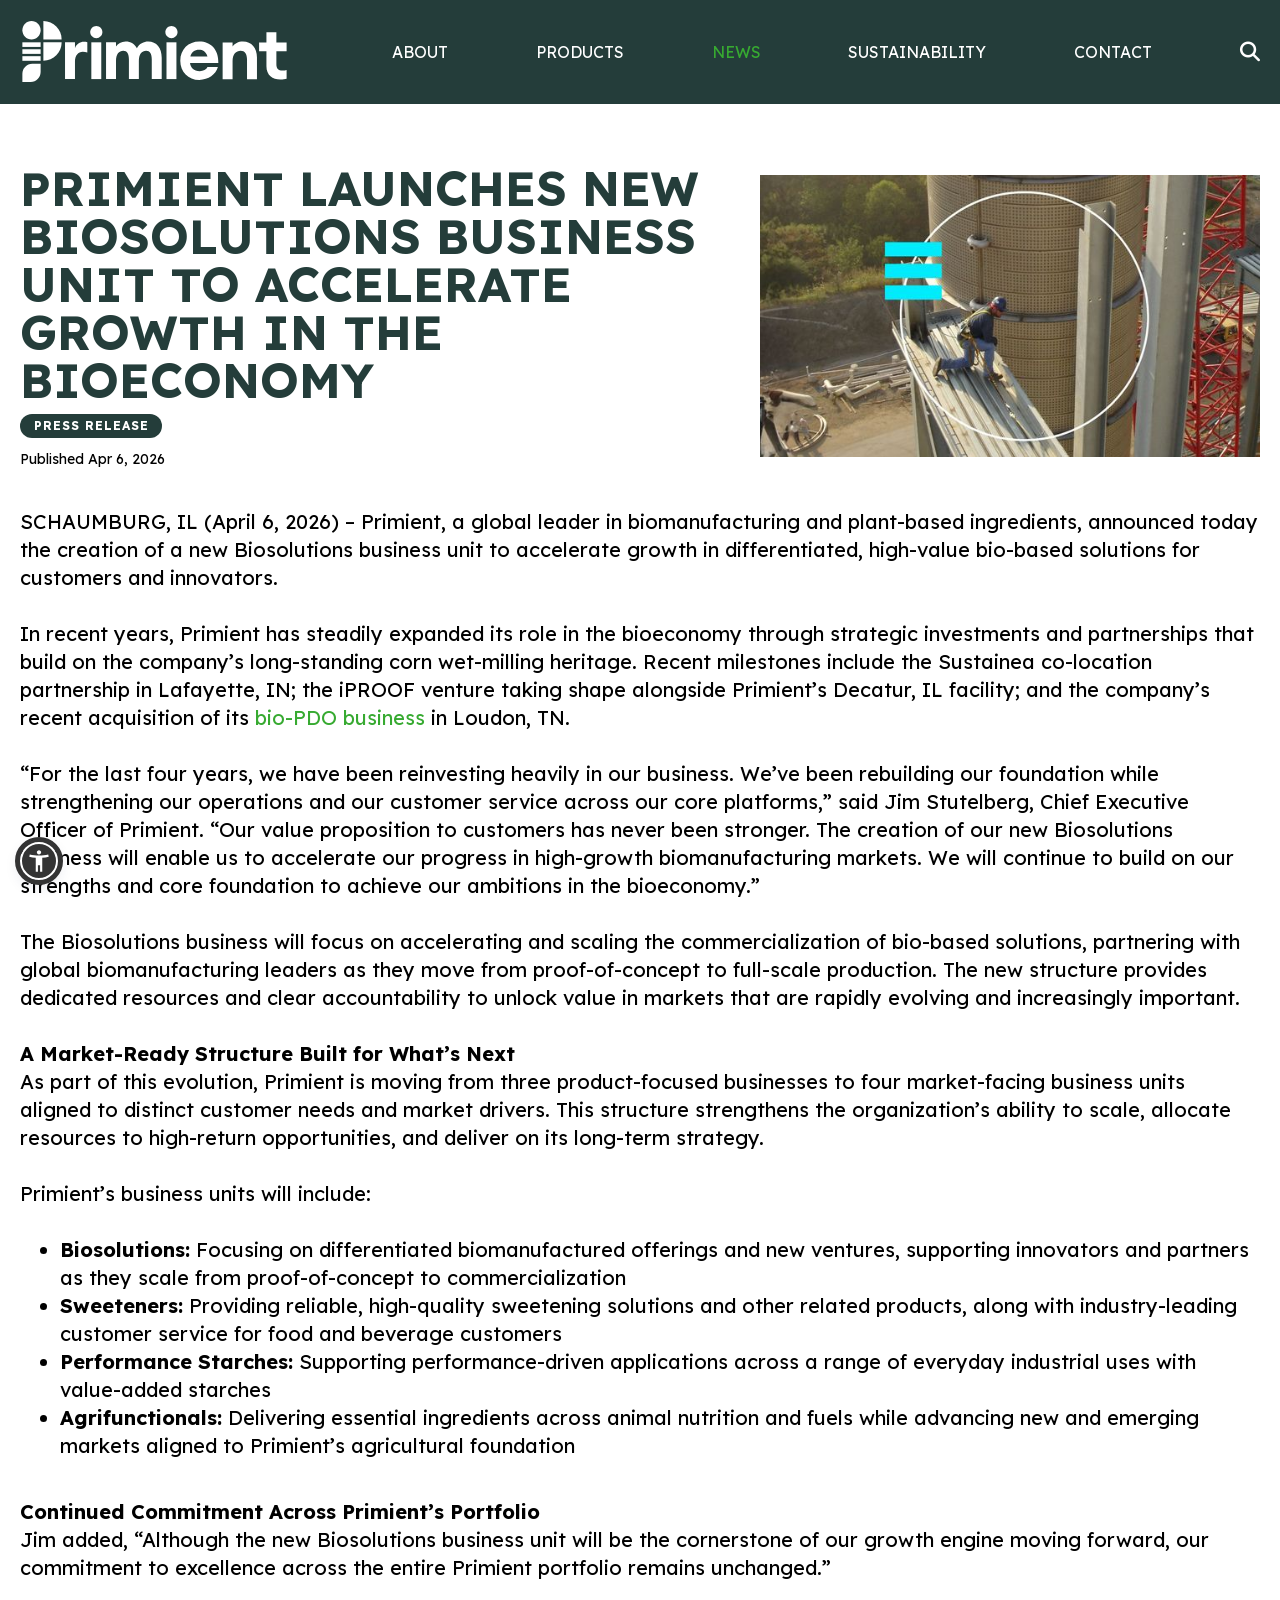
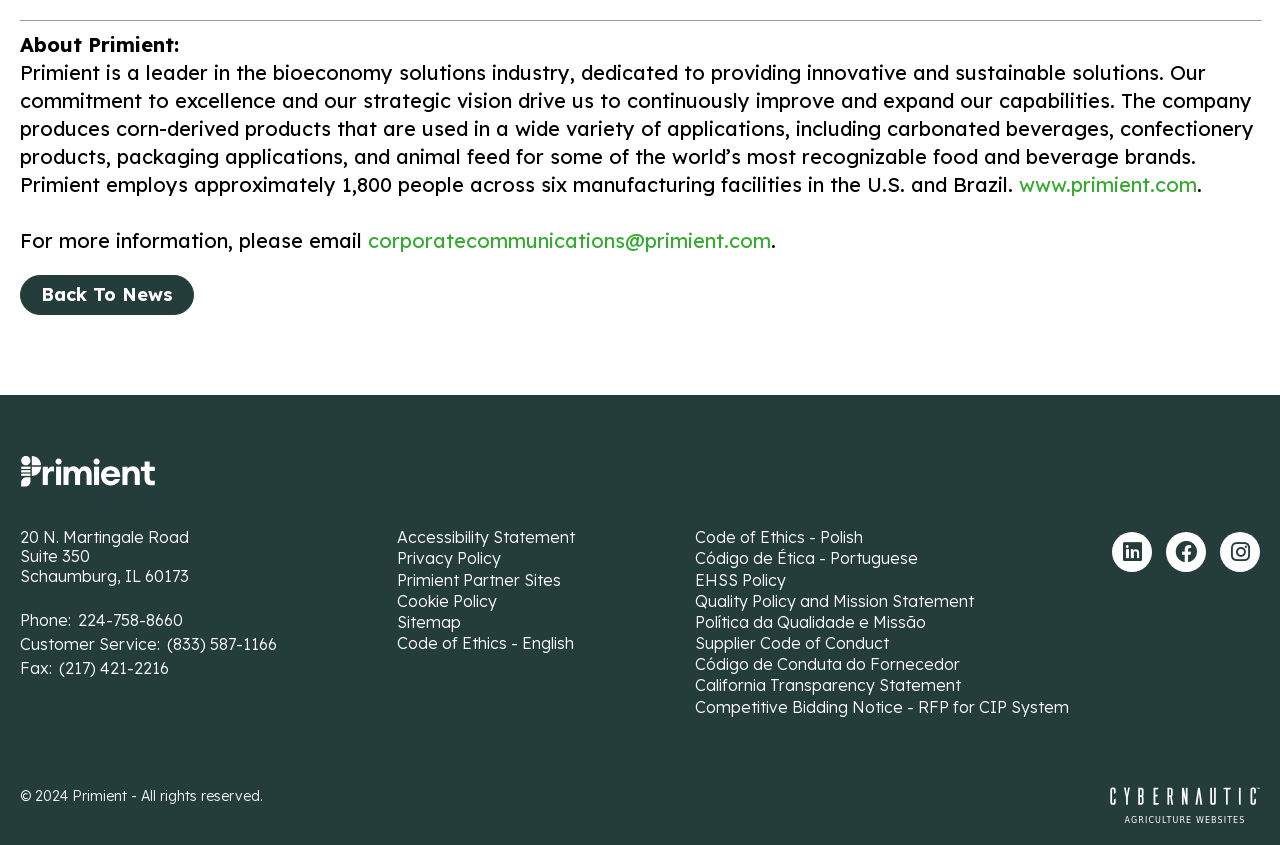
==== article-biosolutions.html @ bc4328c9 "Give every article its own page so the category pill shows on all of them Previously only the Impact" ====
<!DOCTYPE html>

<html data-wf-page="67c6764e920177d3edcb717f" data-wf-site="67c6764e920177d3edcb717b" lang="en-US">

<head>

  <meta charset="utf-8">
  <meta name="robots" content="noindex, nofollow">
  <!-- Prototype copy of primient.com for design review. Not the live site. -->
  <meta name="viewport" content="width=device-width, initial-scale=1">
  <meta name="generator" content="Webflow">

  <title>Primient Launches New Biosolutions Business Unit to Accelerate Growth in the Bioeconomy</title>
	<link href="images/P-LOGO.svg" rel="shortcut icon" type="image/x-icon" />

	<meta name="cybernautic-editor-version" content="1.22.1" />
	<meta name="cybernautic-editor-instance" content="primient.com" />
	<meta name="cybernautic-editor-backend-uri" content="news/amsd/32/article/32" />
	<meta name="cybernautic-editor-page-accessibility-statement" content="https://primient.com/accessibility-statement" />
	<meta name="cybernautic-editor-assets-domain" content="https://assets.cms.cybernautic.com" />

	<meta name="google-site-verification" content="CrBzFvv16nEBbe2onGCvyGppyMtlVYH6W3LaMVaN06A" />
	<meta name="msvalidate.01" content="BC75BF528E6257EF418F0C9FD9EA6A4A" />

	<meta name="title" content="Primient Launches New Biosolutions Business Unit to Accelerate Growth in the Bioeconomy" />
	<meta name="description" content="This new business unit is focused on accelerating growth in differentiated, high-value bio-based solutions for customers and innovators." />
	<meta name="author" content="Primient" />

	<meta property="fb:app_id" content="204200333022866" />
	<meta name="twitter:card" content="summary_large_image" />
	<meta property="og:site_name" content="Primient" />
	<meta property="og:url" content="article-biosolutions.html" />
	<meta property="og:type" content="website" />
	<meta property="og:title" content="Primient Launches New Biosolutions Business Unit to Accelerate Growth in the Bioeconomy" />
	<meta name="twitter:title" content="Primient Launches New Biosolutions Business Unit to Accelerate Growth in the Bioeconomy" />
	<meta property="og:description" content="This new business unit is focused on accelerating growth in differentiated, high-value bio-based solutions for customers and innovators." />
	<meta name="twitter:description" content="This new business unit is focused on accelerating growth in differentiated, high-value bio-based solutions for customers and innovators." />
	<meta property="og:image" content="https://primient.com/image/239/1000/New+Biosolutions+Business+Unit.jpg" />
	<meta property="og:image:url" content="https://primient.com/image/239/1000/New+Biosolutions+Business+Unit.jpg" />
	<meta property="og:image:secure_url" content="https://primient.com/image/239/1000/New+Biosolutions+Business+Unit.jpg" />
	<meta property="og:image:alt" content="This new business unit is focused on accelerating growth in differentiated, high-value bio-based solutions for customers and innovators." />
	<meta property="og:image:width" content="1000" />
	<meta property="og:image:height" content="607" />
	<meta property="og:image:type" content="image/jpeg" /> 
	<meta property="twitter:image" content="https://primient.com/image/239/1000/New+Biosolutions+Business+Unit.jpg" />
	<meta itemprop="name" content="Primient Launches New Biosolutions Business Unit to Accelerate Growth in the Bioeconomy">
	<meta itemprop="description" content="This new business unit is focused on accelerating growth in differentiated, high-value bio-based solutions for customers and innovators.">

	

  <link rel="stylesheet" href="css/cms-frontend-framework.css" type="text/css" />

  <link rel="stylesheet" type="text/css" href="css/frontend.css">

  <script type="text/javascript" src="js/jquery.min.js"></script>

  <script type="text/javascript" src="js/head.min.js"></script>
  <script type="text/javascript" src="js/maskedInput.js"></script>

  <!--[if lte IE 9]><script src="js/placeholders.min.js"></script><![endif]-->

  <script type="text/javascript" src="js/cms-frontend-framework.js"></script>
  <script type="text/javascript" src="js/cms.js"></script>
  <script type="text/javascript" src="js/form-validator.js"></script>

  <script type="text/javascript">!function(o,c){var n=c.documentElement,t=" w-mod-";n.className+=t+"js",("ontouchstart"in o||o.DocumentTouch&&c instanceof DocumentTouch)&&(n.className+=t+"touch")}(window,document);</script>


  <script type="text/javascript" src="js/slick.min.js"></script>
  <link rel="stylesheet" type="text/css" href="css/slick.css">
  <link rel="stylesheet" type="text/css" href="css/slick-theme.css">
  <link rel="stylesheet" type="text/css" href="css/prototype.css">


  <script src="js/js.cookie.min.js"></script>
  <script type="text/javascript">
    function set_alert(wrapper_alert, btn_close, cookie_name){
      $(btn_close, wrapper_alert).on('click', function(e) {
        e.preventDefault();
        var md = $(this).data('md');
        var url = window.location.href;
        var urlParts = url.replace('http://','').replace('https://','').split(/[/?#]/);
        var host = urlParts[0];
        Cookies.set(cookie_name, md, { expires: 7, path: '/', domain: '.' + host });
        wrapper_alert.hide();
      });

      var achk = Cookies.get(cookie_name);
      var md = wrapper_alert.data('md');
      if(achk && achk == md){
        wrapper_alert.hide();
      } else {
        wrapper_alert.show();
      }
    }
  </script>

  <style>
    .loader {
      width: 50px;
      aspect-ratio: 1;
      display: grid;
      border: 4px solid #0000;
      border-radius: 50%;
      border-color: #37aa31 #0000;
      animation: l16 1s infinite linear;
    }
    .loader::before,
    .loader::after {    
      content: "";
      grid-area: 1/1;
      margin: 2px;
      border: inherit;
      border-radius: 50%;
    }
    .loader::before {
      border-color: #fff #0000;
      animation: inherit; 
      animation-duration: .5s;
      animation-direction: reverse;
    }
    .loader::after {
      margin: 8px;
    }
    @keyframes l16 { 
      100%{transform: rotate(1turn)}
    }
  </style>
  
  <script id="pjax-page-json" type="application/json">{"id":"1003","parent":null,"title":"News","slug":"news","type":"3","tags":[],"audienceBuilderConversionID":null,"sitemap":null,"noindex":null,"draft":null,"comments":null,"testlink_only":null,"exclude_from_nav":null,"disable_caching":null,"pos":"4","children":"0","view":"news","secondary_nav":false,"secondary_nav_full":false,"uri":"news","settings":{"Page Title Secondary":"Latest","Page Title Override":"","Page Text":"\nWe have exciting plans ahead. Be the first to know by checking in for our latest updates.","Page Button":"","Hide Profile Page Title & Description":"1"},"wildcards":[],"original_uri":"news","triggerType":"trigger","trigger":"article","triggers":["article"],"triggersFound":["article"],"subcategories":["author"],"subcategories_with_value":[],"wildcardTriggers":[],"profile":{"id":"32","block":"32","focused_img":"{\"id\":\"239\",\"config\":{\"x\":\"0\",\"y\":\"0\",\"w\":1920,\"h\":1080,\"background-position\":\"center center\",\"reticle\":{\"top\":\"50%\",\"left\":\"50%\"},\"0\":null,\"1\":null,\"2\":null,\"3\":null}}","title":"Primient Launches New Biosolutions Business Unit to Accelerate Growth in the Bioeconomy","author":null,"slug":"primient-launches-biosolutions-business-unit","profile_override":null,"preview_text":"This new business unit is focused on accelerating growth in differentiated, high-value bio-based solutions for customers and innovators.","html":"<p>SCHAUMBURG, IL (April 6, 2026)&nbsp;&ndash; Primient, a global leader in biomanufacturing and plant-based ingredients, announced today the creation of a new Biosolutions business unit to accelerate growth in differentiated, high-value bio-based solutions for customers and innovators.<\/p>\n\n<p>&nbsp;<\/p>\n\n<p>In recent years, Primient has steadily expanded its role in the bioeconomy through strategic investments and partnerships that build on the company&rsquo;s long-standing corn wet-milling heritage. Recent milestones include the Sustainea co-location partnership in Lafayette, IN; the iPROOF venture taking shape alongside Primient&rsquo;s Decatur, IL facility; and the company&rsquo;s recent acquisition of its <a href=\"\/news\/article\/2026\/01\/primient-to-acquire-full-ownership-of-primient-covation\">bio-PDO business<\/a>&nbsp;in Loudon, TN.<\/p>\n\n<p>&nbsp;<\/p>\n\n<p>&ldquo;For the last four years, we have been reinvesting heavily in our business. We&rsquo;ve been rebuilding our foundation while strengthening our operations and our customer service across our core platforms,&rdquo; said Jim Stutelberg, Chief Executive Officer of Primient. &ldquo;Our value proposition to customers has never been stronger. The creation of our new Biosolutions business will enable us to accelerate our progress in high-growth biomanufacturing markets. We will continue to build on our strengths and core foundation to achieve our ambitions in the bioeconomy.&rdquo;<\/p>\n\n<p>&nbsp;<\/p>\n\n<p>The Biosolutions business will focus on accelerating and scaling the commercialization of bio-based solutions, partnering with global biomanufacturing leaders as they move from proof-of-concept to full-scale production. The new structure provides dedicated resources and clear accountability to unlock value in markets that are rapidly evolving and increasingly important.<\/p>\n\n<p>&nbsp;<\/p>\n\n<p><strong>A Market-Ready Structure Built for What&rsquo;s Next<\/strong><\/p>\n\n<p>As part of this evolution, Primient is moving from three product-focused businesses to four market-facing business units aligned to distinct customer needs and market drivers. This structure strengthens the organization&rsquo;s ability to scale, allocate resources to high-return opportunities, and deliver on its long-term strategy.<\/p>\n\n<p>&nbsp;<\/p>\n\n<p>Primient&rsquo;s business units will include:<\/p>\n\n<p>&nbsp;<\/p>\n\n<ul>\n\t<li><strong>Biosolutions:<\/strong>&nbsp;Focusing on differentiated biomanufactured offerings and new ventures, supporting innovators and partners as they scale from proof-of-concept to commercialization<\/li>\n\t<li><strong>Sweeteners:&nbsp;<\/strong>Providing reliable, high-quality sweetening solutions and other related products, along with industry-leading customer service for food and beverage customers<\/li>\n\t<li><strong>Performance Starches:<\/strong>&nbsp;Supporting performance-driven applications across a range of everyday industrial uses with value-added starches<\/li>\n\t<li><strong>Agrifunctionals:<\/strong>&nbsp;Delivering essential ingredients across animal nutrition and fuels while advancing new and emerging markets aligned to Primient&rsquo;s agricultural foundation<br>\n\t&nbsp;<\/li>\n<\/ul>\n\n<p><strong>Continued Commitment Across Primient&rsquo;s Portfolio<\/strong><\/p>\n\n<p>Jim added, &ldquo;Although the new Biosolutions business unit will be the cornerstone of our growth engine moving forward, our commitment to excellence across the entire Primient portfolio remains unchanged.&rdquo;<\/p>\n\n<p>&nbsp;<\/p>\n\n<div align=\"center\">\n<hr align=\"center\" size=\"0\" width=\"100%\"><\/div>\n\n<p><strong>About Primient:<\/strong><\/p>\n\n<p>Primient is a leader in the bioeconomy solutions industry, dedicated to providing innovative and sustainable solutions. Our commitment to excellence and our strategic vision drive us to continuously improve and expand our capabilities. The company produces corn-derived products that are used in a wide variety of applications, including carbonated beverages, confectionery products, packaging applications, and animal feed for some of the world&rsquo;s most recognizable food and beverage brands. Primient employs approximately 1,800 people across six manufacturing facilities in the U.S. and Brazil. <a href=\"http:\/\/www.primient.com\/\">www.primient.com<\/a>.<\/p>\n\n<p>&nbsp;<\/p>\n\n<p>For more information, please email <a href=\"mailto:corporatecommunications@primient.com\">corporatecommunications@primient.com<\/a>.<\/p>","publish_date":"2026-04-06 10:00:00","category_title":null},"profile_table":"amsd_news","newsArchive":{"dates":[{"text":"July","month":"07","year":"2026","selected":false},{"text":"June","month":"06","year":"2026","selected":false},{"text":"April","month":"04","year":"2026","selected":true},{"text":"March","month":"03","year":"2026","selected":false},{"text":"February","month":"02","year":"2026","selected":false},{"text":"January","month":"01","year":"2026","selected":false},{"text":"August","month":"08","year":"2025","selected":false},{"text":"March","month":"03","year":"2025","selected":false},{"text":"October","month":"10","year":"2024","selected":false},{"text":"September","month":"09","year":"2024","selected":false},{"text":"August","month":"08","year":"2024","selected":false},{"text":"July","month":"07","year":"2024","selected":false},{"text":"June","month":"06","year":"2024","selected":false},{"text":"May","month":"05","year":"2024","selected":false},{"text":"March","month":"03","year":"2024","selected":false},{"text":"January","month":"01","year":"2024","selected":false},{"text":"December","month":"12","year":"2023","selected":false},{"text":"October","month":"10","year":"2023","selected":false},{"text":"August","month":"08","year":"2023","selected":false},{"text":"July","month":"07","year":"2023","selected":false},{"text":"June","month":"06","year":"2023","selected":false},{"text":"February","month":"02","year":"2023","selected":false},{"text":"January","month":"01","year":"2023","selected":false},{"text":"November","month":"11","year":"2022","selected":false},{"text":"October","month":"10","year":"2022","selected":false},{"text":"July","month":"07","year":"2022","selected":false},{"text":"May","month":"05","year":"2022","selected":false},{"text":"April","month":"04","year":"2022","selected":false}],"authors":[],"keywords":[],"keywordsTotal":false,"categories":[],"selected":"April 2026"},"REQUEST_URI":"\/news\/article\/2026\/04\/primient-launches-biosolutions-business-unit","SEO":{"metaTitle":"Primient Launches New Biosolutions Business Unit to Accelerate Growth in the Bioeconomy","metaDescription":"This new business unit is focused on accelerating growth in differentiated, high-value bio-based solutions for customers and innovators.","metaKeywords":"","metaImage":"239","metaImageWidth":"1920","metaImageHeight":"1080"},"root":{"id":"1003","parent":null,"title":"News","slug":"news","type":"3","tags":null,"audienceBuilderConversionID":null,"sitemap":null,"noindex":null,"draft":null,"comments":null,"testlink_only":null,"exclude_from_nav":null,"disable_caching":null,"pos":"4","children":"0","view":"news","secondary_nav":false,"secondary_nav_full":false}}</script>
</head>

<body class="cms-frontend" data-page-id="1003">
  <div data-w-id="0150b5a0-9489-3db5-6a8f-f0a0acae9eb5" style="display:flex" class="loader-wrapper">
    <!--div class="loader"></div-->
    <div class="showbox">
      <div class="lds-ellipsis"><div></div><div></div><div></div><div></div></div>
    </div>
    <img src="images/logo.svg" alt="logo">
  </div>

<div class="nav-placeholder"></div>

<div id="header-section" class="header-section">
  <div data-collapse="medium" data-animation="default" data-duration="400" data-easing="ease" data-easing2="ease" role="banner" class="navbar w-nav">
    <div class="nav-container w-container">
      <a href="https://primient.com/" class="logo-home-link w-inline-block"><img src="images/logo.svg" loading="lazy" alt="Primient" class="site-logo"></a>
      <div class="menu-button w-nav-button">
        <div class="w-icon-nav-menu"></div>
      </div>
      <nav role="navigation" class="nav-menu w-nav-menu">
        <div class="nav-items-wrapper">
          <div class="w-dropdown dropdown" data-delay="0" data-hover="true" >

        <div class="w-dropdown-toggle nav-link dropdown-nav-link">
          <div class="dropdown-nav-link-text">About</div>
        </div><nav class="w-dropdown-list dropdown-list">

    <div class="dropdown-links-wrapper"><a class="w-dropdown-link dropdown-link" href="https://primient.com/about/about-us">About Us</a><a class="w-dropdown-link dropdown-link" href="https://primient.com/careers">Careers</a><a class="w-dropdown-link dropdown-link" href="https://primient.com/about/our-leadership">Our Leadership</a></div></nav></div><a class="nav-link w-inline-block" href="https://primient.com/products">Products</a><div class="w-dropdown dropdown" data-delay="0" data-hover="true" >

        <div class="w-dropdown-toggle nav-link dropdown-nav-link w--current current">
          <div class="dropdown-nav-link-text">News</div>
        </div><nav class="w-dropdown-list dropdown-list">

    <div class="dropdown-links-wrapper"><a class="w-dropdown-link dropdown-link" href="index.html">All Articles</a><a class="w-dropdown-link dropdown-link" href="index.html?category=press-release">Press Releases</a><a class="w-dropdown-link dropdown-link" href="index.html?category=news">News</a><a class="w-dropdown-link dropdown-link" href="index.html?category=blog">Blog</a></div></nav></div><div class="w-dropdown dropdown" data-delay="0" data-hover="true" >

        <div class="w-dropdown-toggle nav-link dropdown-nav-link">
          <div class="dropdown-nav-link-text">Sustainability</div>
        </div><nav class="w-dropdown-list dropdown-list">

    <div class="dropdown-links-wrapper"><a class="w-dropdown-link dropdown-link" href="https://primient.com/sustainability/sustainable-impact">Sustainable Impact</a><a class="w-dropdown-link dropdown-link" href="https://primient.com/sustainability/sustainability-position-statement">Sustainability Position Statement</a></div></nav></div><div class="w-dropdown dropdown" data-delay="0" data-hover="true" >

        <div class="w-dropdown-toggle nav-link dropdown-nav-link">
          <div class="dropdown-nav-link-text">Contact</div>
        </div><nav class="w-dropdown-list dropdown-list">

    <div class="dropdown-links-wrapper"><a class="w-dropdown-link dropdown-link" href="https://primientproducts.com/?open-general-inquiry=true">Get In Touch</a><a class="w-dropdown-link dropdown-link" href="https://primient.com/contact/locations">Locations</a></div></nav></div>          <a href="https://primient.com/search" class="nav-link-search w-inline-block">
            <div class="w-embed"><i class="fa-solid fa-magnifying-glass"></i></div>
          </a>
        </div>
      </nav>
    </div>
  </div>  
  
  </div><!---->
<div class="main-content-section">
    <div class="content-container">
    
<!--div data-id="32"-->

	<div class="amsd-list with-sidebar">
      <div class="news-profile-wrapper">
      <div class="news-profile-title-photo-wrapper">
        <div>
          <div class="amsd-title-text-link profile full-width">Primient Launches New Biosolutions Business Unit to Accelerate Growth in the Bioeconomy</div>
<div class="article-meta-row profile"><span class="category-pill category-pill--press-release">Press Release</span></div>
          <p class="amsd-meta-text news-author profile"> Published Apr 6, 2026</p>
        </div>
        
        <div class="amsd-image-link profile">
          <div class="amsd-image" style="background-image: url(images/image-239-600.jpg); background-position: center center"></div>
          <img src="images/image-239-800.jpg" alt="Primient Launches New Biosolutions Business Unit to Accelerate Growth in the Bioeconomy">
        </div>      </div>
      <p>SCHAUMBURG, IL (April 6, 2026)&nbsp;&ndash; Primient, a global leader in biomanufacturing and plant-based ingredients, announced today the creation of a new Biosolutions business unit to accelerate growth in differentiated, high-value bio-based solutions for customers and innovators.</p>

<p>&nbsp;</p>

<p>In recent years, Primient has steadily expanded its role in the bioeconomy through strategic investments and partnerships that build on the company&rsquo;s long-standing corn wet-milling heritage. Recent milestones include the Sustainea co-location partnership in Lafayette, IN; the iPROOF venture taking shape alongside Primient&rsquo;s Decatur, IL facility; and the company&rsquo;s recent acquisition of its <a href="https://primient.com/news/article/2026/01/primient-to-acquire-full-ownership-of-primient-covation">bio-PDO business</a>&nbsp;in Loudon, TN.</p>

<p>&nbsp;</p>

<p>&ldquo;For the last four years, we have been reinvesting heavily in our business. We&rsquo;ve been rebuilding our foundation while strengthening our operations and our customer service across our core platforms,&rdquo; said Jim Stutelberg, Chief Executive Officer of Primient. &ldquo;Our value proposition to customers has never been stronger. The creation of our new Biosolutions business will enable us to accelerate our progress in high-growth biomanufacturing markets. We will continue to build on our strengths and core foundation to achieve our ambitions in the bioeconomy.&rdquo;</p>

<p>&nbsp;</p>

<p>The Biosolutions business will focus on accelerating and scaling the commercialization of bio-based solutions, partnering with global biomanufacturing leaders as they move from proof-of-concept to full-scale production. The new structure provides dedicated resources and clear accountability to unlock value in markets that are rapidly evolving and increasingly important.</p>

<p>&nbsp;</p>

<p><strong>A Market-Ready Structure Built for What&rsquo;s Next</strong></p>

<p>As part of this evolution, Primient is moving from three product-focused businesses to four market-facing business units aligned to distinct customer needs and market drivers. This structure strengthens the organization&rsquo;s ability to scale, allocate resources to high-return opportunities, and deliver on its long-term strategy.</p>

<p>&nbsp;</p>

<p>Primient&rsquo;s business units will include:</p>

<p>&nbsp;</p>

<ul>
	<li><strong>Biosolutions:</strong>&nbsp;Focusing on differentiated biomanufactured offerings and new ventures, supporting innovators and partners as they scale from proof-of-concept to commercialization</li>
	<li><strong>Sweeteners:&nbsp;</strong>Providing reliable, high-quality sweetening solutions and other related products, along with industry-leading customer service for food and beverage customers</li>
	<li><strong>Performance Starches:</strong>&nbsp;Supporting performance-driven applications across a range of everyday industrial uses with value-added starches</li>
	<li><strong>Agrifunctionals:</strong>&nbsp;Delivering essential ingredients across animal nutrition and fuels while advancing new and emerging markets aligned to Primient&rsquo;s agricultural foundation<br>
	&nbsp;</li>
</ul>

<p><strong>Continued Commitment Across Primient&rsquo;s Portfolio</strong></p>

<p>Jim added, &ldquo;Although the new Biosolutions business unit will be the cornerstone of our growth engine moving forward, our commitment to excellence across the entire Primient portfolio remains unchanged.&rdquo;</p>

<p>&nbsp;</p>

<div align="center">
<hr align="center" size="0" width="100%"></div>

<p><strong>About Primient:</strong></p>

<p>Primient is a leader in the bioeconomy solutions industry, dedicated to providing innovative and sustainable solutions. Our commitment to excellence and our strategic vision drive us to continuously improve and expand our capabilities. The company produces corn-derived products that are used in a wide variety of applications, including carbonated beverages, confectionery products, packaging applications, and animal feed for some of the world&rsquo;s most recognizable food and beverage brands. Primient employs approximately 1,800 people across six manufacturing facilities in the U.S. and Brazil. <a href="http://www.primient.com/">www.primient.com</a>.</p>

<p>&nbsp;</p>

<p>For more information, please email <a href="mailto:corporatecommunications@primient.com">corporatecommunications@primient.com</a>.</p>      <div class="back-links-wrapper">
        <a href="https://primient.com/news" class="cms-btn">Back To News</a>
      </div>
    </div>
  </div>

<!--/div-->
      </div>
    </div>

<div id="footer-section" data-w-id="_90a29df2-2789-c0a6-4fde-2c60dc4d5e5d" class="footer-section">
  <div class="section-wrapper footer-bottom">
    <div class="content-container"><img src="images/logo.svg" loading="lazy" width="138" alt="" class="footer-logo">
      <div class="footer-columns">
        <div class="footer-column left">
          <div class="quicklinks-wrapper">
            
            <a href="https://www.google.com/maps?daddr=20+N.+Martingale+Road%0ASuite+350%0ASchaumburg%2C+IL+60173" class="footer-link address w-inline-block">
              <span class="site-name">20 N. Martingale Road<br />
Suite 350<br />
Schaumburg, IL 60173</span>
            </a>            
            <a href="tel: 2247588660" class="footer-link w-inline-block">
              <div>Phone:</div>
              <div>224-758-8660</div>
            </a>            
            <a href="tel: 8335871166" class="footer-link w-inline-block">
              <div>Customer Service:</div>
              <div>(833) 587-1166</div>
            </a>            
            <a class="footer-link w-inline-block">
              <div>Fax:</div>
              <div> (217) 421-2216</div>
            </a>          </div>
          <div class="quicklinks-wrapper _2">
            <a href="https://primient.com/accessibility-statement" class="footer-link no-icon">Accessibility Statement</a><a href="https://primient.com/privacy-policy" class="footer-link no-icon">Privacy Policy</a><a href="https://primientgrain.com/" class="footer-link no-icon">Primient Partner Sites</a><a href="https://primient.com/cookie-policy" class="footer-link no-icon">Cookie Policy</a><a href="https://primient.com/sitemap" class="footer-link no-icon">Sitemap</a><a href="https://primient.com/file/44" class="footer-link no-icon">Code of Ethics - English</a></div>
<div class="quicklinks-wrapper _2"><a href="https://primient.com/file/43" class="footer-link no-icon">Code of Ethics - Polish</a><a href="https://primient.com/file/42" class="footer-link no-icon">Código de Ética - Portuguese</a><a href="https://primient.com/file/41" class="footer-link no-icon">EHSS Policy</a><a href="https://primient.com/file/12" class="footer-link no-icon">Quality Policy and Mission Statement</a><a href="https://primient.com/file/13" class="footer-link no-icon">Política da Qualidade e Missão</a><a href="https://primient.com/file/34" class="footer-link no-icon">Supplier Code of Conduct</a><a href="https://primient.com/file/35" class="footer-link no-icon">Código de Conduta do Fornecedor</a><a href="https://primient.com/file/3" class="footer-link no-icon">California Transparency Statement</a><a href="https://primient.com/file/47" class="footer-link no-icon">Competitive Bidding Notice - RFP for CIP System</a>          </div>
        </div>
        <div id="w-node-_1d51a127-3626-6534-a211-92bc98eb287f-dc4d5e5d" class="footer-column">
                    <div class="footer-social-media-items">
            
              <a href="https://www.linkedin.com/company/primient/" class="footer-social-link w-inline-block">
                <div class="w-embed"><i class="fab fa-linkedin"></i></div>
              </a>
              <a href="https://www.facebook.com/Primient.Global/" class="footer-social-link w-inline-block">
                <div class="w-embed"><i class="fab fa-facebook"></i></div>
              </a>
              <a href="https://www.instagram.com/primient.global/" class="footer-social-link w-inline-block">
                <div class="w-embed"><i class="fab fa-instagram"></i></div>
              </a>          </div>
                  </div>
      </div>
    </div>
  </div>
  <div class="section-wrapper cybernautic">
    <div class="content-container">
      <div class="flex-wrapper justify-space-between cybernautic-tag-wrapper">
        <div class="footnote">&copy; 2024 Primient - All rights reserved.</div>
        <div class="cybernautic-tag-wrapper">
          <div class="cybernautic-tag w-embed">
            

	<div id="cms-cybernautic-logo">
        <style type="text/css">#cms-cybernautic-logo { position: relative; text-align: center; } #cms-cybernautic-logo a { text-decoration: none; } #cms-cybernautic-logo-line-1 { position: relative; margin: auto; max-width: 200px; } #cms-cybernautic-logo-line-1 svg { width: 100%; fill: #FFFFFF; } #cms-cybernautic-logo-line-2 { margin-top: 5px; line-height: normal; color: #FFFFFF; font-size: 8px; font-family: -apple-system, system-ui, BlinkMacSystemFont, "Segoe UI", Roboto; letter-spacing: 1.1px; }</style>
		<a href="https://www.cybernauticdesign.com/web-design/custom-web-designers-decatur-il?utm_source=Footer%20Link%20Click&utm_medium=Decatur%20LP&utm_campaign=primient" target="_blank" rel="noopener">
			<div id="cms-cybernautic-logo-line-1">
				<svg version="1.1" id="Layer_1" xmlns="http://www.w3.org/2000/svg" xmlns:xlink="http://www.w3.org/1999/xlink" x="0px" y="0px"
                    viewBox="0 0 375.8 46" style="enable-background:new 0 0 375.8 46;" xml:space="preserve">
                <g>
                    <g>
                        <path d="M368,5.2V1.9h-1.2V1.2h3v0.7h-1.2v3.3H368z"/>
                        <path d="M374,5.2v-3l-1.2,3h-0.3l-1.2-3v3h-0.7v-4h0.9l1.2,2.8l1.2-2.8h0.9v4H374z"/>
                    </g>
                </g>
                <g>
                    <path d="M14.2,39.3c0,2.9-2.3,5.3-5.2,5.4H6.3c-3.1,0-5.5-2.4-5.5-5.4V6.6c0-3,2.4-5.4,5.5-5.4H9c2.9,0.1,5.2,2.5,5.2,5.4v6.5                        c0,1.4-0.6,2.1-1.2,2.3l-3.2,1.5V7.3C9.8,6,8.8,5,7.5,5S5.2,6,5.2,7.3v31.2c0,1.3,1,2.4,2.3,2.4s2.4-1,2.4-2.4v-5.7                        c0-1.4,0.6-2.1,1.2-2.4c0.4-0.2,2.1-0.9,3.2-1.4L14.2,39.3L14.2,39.3z"/>
                    <path d="M44.6,26.5v17.8h-3.1c-0.7,0-1.2-0.5-1.3-1.3V26.5L35,1.5h3.2c0.1,0,1.2,0.1,1.4,1.5l2.8,16.2L45.2,3                        c0.2-1.4,1.3-1.5,1.4-1.5h3.2L44.6,26.5z"/>
                    <path d="M84.1,26.4v12.5c-0.1,3-2.4,5.4-5.4,5.4h-7.9V1.6h7.9c3,0,5.4,2.4,5.4,5.4v12.5c0,0,0.1,2.7-2.5,3.5                        C84.2,23.7,84.1,26.4,84.1,26.4z M79.7,8.2c0-1.6-1.1-2.2-2.2-2.2h-2.4v14.9h2.4c1.2,0,2.3-0.5,2.3-2.5V8.2H79.7z M79.7,27.4                        c0-1.9-1.1-2.4-2.3-2.4H75v15h2.5c1.2,0,2.3-0.6,2.3-2.3V27.4H79.7z"/>
                    <path d="M122.7,40c-0.5,1.1-1.2,2.8-1.4,3.2c-0.3,0.5-1,1.2-2.4,1.2h-9.8V2.8c0.1-0.7,0.6-1.2,1.3-1.2h11.4l-1.5,3.2                        c-0.1,0.5-0.8,1.2-2.2,1.2h-3.5c-0.6,0-1,0.4-1,1v12.7h6.6c-0.5,1.1-1.2,2.9-1.4,3.2c-0.3,0.5-0.9,1.2-2.3,1.2h-1.8                        c-0.5,0-1,0.5-1,1V40H122.7z"/>
                    <path d="M155,44.3c-1,0-1.2-0.6-1.3-0.9l-3-18.2h-2.4v19.2h-4.4V1.6h7.6c3,0,5.6,2.4,5.6,5.4v11c0,2.5-0.7,4.6-2.3,5.9l3.4,20.4                        H155z M150.6,21c1.2,0,2.1-0.9,2.3-2.1V7.7c-0.1-1.2-1.1-2.1-2.3-2.1h-2.3V21H150.6z"/>
                    <path d="M194.3,44.3h-2c-2.4,0-2.7-1.9-2.9-2.7l-4.7-21.1v23.9h-4.4V1.6h2c2.4,0,2.9,1.2,3.1,2.4l4.5,22.2V1.6h4.4L194.3,44.3                        L194.3,44.3z"/>
                    <path d="M231.3,44.3h-4.8l-3.8-29.4l-3.8,29.4h-4.8l6.4-42.7h2.4c1.8,0,2.1,1.2,2.3,2.3L231.3,44.3z"/>
                    <path d="M265.1,39.3c0,2.9-2.4,5.1-5.2,5.2v0.1h-3.4c-3,0-5.4-2.3-5.4-5.2V2.8c0.1-0.7,0.6-1.2,1.3-1.2h3.1v36.9                        c0,1.3,1,2.3,2.3,2.3h0.7c1.3,0,2.3-1,2.3-2.3V1.6h4.4L265.1,39.3L265.1,39.3z"/>
                    <path d="M301.8,4.8c-0.2,0.5-0.9,1.2-2.3,1.2h-3.4c-0.6,0-1,0.5-1.1,1v37.3h-3.1c-1,0-1.2-0.6-1.2-0.9V5.9h-6.2v-3                        c0-0.7,0.6-1.3,1.3-1.3h17.4L301.8,4.8z"/>
                    <path d="M325.6,1.6c1.3,0,1.8,1,1.8,1.7v41h-3.1c-1,0-1.2-0.6-1.3-0.9V1.6H325.6z"/>
                    <path d="M365.5,39.3c0,2.9-2.3,5.3-5.2,5.4h-2.7c-3,0-5.5-2.4-5.5-5.4V6.6c0-3,2.4-5.4,5.5-5.4h2.7c2.9,0.1,5.2,2.5,5.2,5.4v6.5                        c0,1.4-0.6,2.1-1.2,2.3l-3.2,1.5V7.3c0-1.3-1-2.3-2.4-2.3c-1.2,0-2.2,1-2.2,2.3v31.2c0,1.3,1,2.4,2.3,2.4s2.4-1,2.4-2.4v-5.7                        c0-1.4,0.6-2.1,1.2-2.4c0.4-0.2,2.1-0.9,3.2-1.4v10.3H365.5z"/>
                </g>
                </svg>
			</div><div id="cms-cybernautic-logo-line-2">
				<span>AGRICULTURE WEBSITES</span>
			</div></a>
	</div>

	          </div>
        </div>
      </div>
    </div>
  </div>
</div>


<script>
  $(function(){
    $('.footer-link[data-ix="lightbox-window"]').on('click', function(){
      $('.lightbox-content').hide();
      $('.lightbox-content[data-block="' + $(this).data('block') + '"]').show();
    });
  });
</script>

<script type="text/javascript" src="js/webflow.js"></script>
<script type="text/javascript">
  var navPlaceholderAutoheight = function(elem) {
    if(elem) {
      $(".nav-placeholder").show().height($(elem).outerHeight());
    } else {
      $(".nav-placeholder").show().height(0);
    }
  }

  $(document).ready(function() {
    $('.alert-bar-close-button').click(function() {
      $('.alert-bar, .accessibility-icon').addClass('closed');
    });
    $('.holiday-alert-bar-close-button').click(function() {
      $('.holiday-alert-bar').addClass('closed');
    });
  });
  $(document).scroll(function() {
    if ($(document).scrollTop() >= 30) {
      $('.header-section').addClass('scrolled');
      //if($('[data-page-id="1"]')[0]) $('.logo-home-link').removeClass('scrolled');
    } else {
      $('.header-section').removeClass('scrolled');
      //if($('[data-page-id="1"]')[0]) $('.logo-home-link').addClass('scrolled');
    }
  });
  $(document).ready(function() {
    $(document).scroll();
    navPlaceholderAutoheight(".header-section");

	  //handle showing modal popup with click on button
	 $("body").on('click','.landing-cta-btn',function(e){
		  e.preventDefault();
		  $('.modal-form-popup').show();
	  });

	  //handle hiding modal popup with esc key
	  $(document).keyup(function(e) {
		  if(e.key === "Escape") { // escape key maps to keycode `27`
			  e.preventDefault();
			  //hide the popup
			  $('.modal-form-popup').hide();
		  }
	  });

	  //handle hiding modal popup with click on surroundings
	  $("body").on('click','.modal-form-popup',function(e){
		  //e.preventDefault();
		  if(e.target.className === 'modal-form-popup'){
			  $('.modal-form-popup').hide();
		  }
	  });

	  //handle hiding modal popup with click on close
	  $("body").on('click','.modal-form-close',function(e){
		  e.preventDefault();
		  $('.modal-form-popup').hide();
	  });



  });
  $(".input-field").each(function() {
    if ($(this).val().length > 0) {
      $(this).prev('.floating-form-label').addClass('focused');
    }
  });
  function inputFocused() {
    var input = $(this);
    if (input.attr('type') != "date") {
      $(input).get(0).setSelectionRange(0, 0);
      $(input).prev('.floating-form-label').addClass('focused');
    }
  }
  function inputBlurred() {
    var input = $(this);
    if (input.attr('type') != "date") {
      if (input.attr('data-mask') != "") {
        setTimeout(function() {
          if (input.val().length < 1) {
            input.prev('.floating-form-label').removeClass('focused');
          }
          }, 200);
      } else {
        if (input.val().length < 1) {
          input.prev('.floating-form-label').removeClass('focused');
        }
      }
    }
  }
  $(document).ready(function() {
    $('.floating-form-label').click(function() {
      $(this).next('input').focus();
    });
    var $input = $('input.input-field');
    $input.on("focus", inputFocused);
    $input.on("blur", inputBlurred);
    var $textarea = $('textarea.input-field');
    $textarea.on("focus", inputFocused);
    $textarea.on("blur", inputBlurred);
    $(".input-field").each(function() {
      if ($(this).val().length > 0) {
        $(this).prev('.floating-form-label').addClass('focused');
      }
    });
  });
  $(document).ready(function() {
    $("input, textarea").on({
      'touchstart': function() {
        zoomDisable();
      }
    });
    $("input, textarea").on({
      'touchend': function() {
        setTimeout(zoomEnable, 500);
      }
    });
  });
  function zoomDisable() {
    $('head meta[name=viewport]').remove();
    $('head').prepend('<meta name="viewport" content="width=device-width, initial-scale=1.0, user-scalable=0" />');
  }
  function zoomEnable() {
    $('head meta[name=viewport]').remove();
    $('head').prepend('<meta name="viewport" content="width=device-width, initial-scale=1.0, user-scalable=1" />');
  }

  $(function(){

    var hash = location.hash.match(/^#?(.*)$/)[1]; 
    var offSet = function(offsetValue, hash){
      $('html,body').animate({
        scrollTop: $('#' + hash).first().offset().top - offsetValue
        }, 1000);
    };

    if(hash == 'request-demo') {
      offSet(250, hash);
      $('.nav-link').removeClass('current w--current');
    }

  });

</script>
<script>
  //custom additional script
  $(function() {

    var wrapper = $('.amsd-list.amsd-dropdown-list');
    
    $('.amsd-dropdown-toggle', wrapper).on('click', function(){

      var $this =  $(this),
      parent = $this.parent();

      $('.dropdown-item', wrapper).each(function(){
        //if($(this).data('id') !== $this.data('id')) $(this).removeClass('active');
      });;

      parent.parent().toggleClass('active');

      //close all other item
      /*
      $('.amsd-dropdown', wrapper).each(function() {
        if($(this).parent().hasClass('active') === false) {
          $('.amsd-dropdown-content', $(this)).slideUp();
          $('.accordion-preview-text', $(this)).slideDown();
        } else {
          $('.amsd-dropdown-content', parent).slideDown();
          $('.accordion-preview-text', parent).slideUp();
        }
      });
      */
      
      //allow active clicked open unless close
      if(parent.parent().hasClass('active') === false) {
        $('.amsd-dropdown-content', parent).slideUp();
        $('.accordion-preview-text', parent).slideDown();
      } else {
        $('.amsd-dropdown-content', parent).slideDown();
        $('.accordion-preview-text', parent).slideUp();
        
        //$('.amsd-dropdown-content', wrapper).slideDown();
        //$('.accordion-preview-text', wrapper).slideUp();
      } 
      
    });

    /*
    $(window).on('click', function(e){
      if ($(e.target).closest(".amsd-item.accordion").length === 0) {
        var active = $('.amsd-item.active', wrapper);
        $('.amsd-dropdown-content', active).slideUp();
        $('.accordion-preview-text', active).slideDown();
        active.removeClass('active');
      }
    });
    */

    $('.floating-form-label.date-input').addClass('focused');

  })
</script>

<script>
  $(function() {
    var slickActivate = function(elem, config) {
      elem.not('.slick-initialized').slick(config);
    }

    var slickWrapper = $(".class_name"),
    configFeaturedItems = {
      infinite: true,
      dots: true,
      speed: 300,
      slidesToShow: 1,
      slidesToScroll: 1,
      adaptiveHeight: true,
      arrows: true,
      dotsClass: 'slick-dots-custom',
      prevArrow: '<button type="button" class="prev slick-arrow-custom"><i class="fa-solid fa-arrow-left"></i></button>',
      nextArrow: '<button type="button" class="next slick-arrow-custom"><i class="fa-solid fa-arrow-right"></i></button>'
    };

    if(window.matchMedia("only screen and (max-width: 991px)").matches){
      slickActivate(slickWrapper, configFeaturedItems);
    }

    $(window).on('resize', function() {
      if(window.matchMedia("only screen and (max-width: 991px)").matches){
        slickActivate(slickWrapper, configFeaturedItems);
      } else {
        if(slickWrapper.hasClass('slick-initialized'))
          slickWrapper.slick('unslick');
        return;
      }
    }); 


    slickActivate($('.testimonial-items'), {
      slidesToShow: 3,
      //slidesToScroll: 1,
      arrows: true,
      dots: true,
      infinite: true,
      dotsClass: 'slick-dots-custom',
      appendArrows: $('.slick-nav-wrapper.testimonial'),
      appendDots: $('.slick-nav-wrapper.testimonial'),
      prevArrow: '<button type="button" class="prev slick-arrow-custom"><i class="fa-solid fa-arrow-left"></i></button>',
      nextArrow: '<button type="button" class="next slick-arrow-custom"><i class="fa-solid fa-arrow-right"></i></button>',
      responsive: [
        {
          breakpoint: 991,
          settings: {
            slidesToShow: 1
          }
        }
      ]
    });

    slickActivate($('.partners-logo-items'), {
      variableWidth: true,
      autoplay: true,
      autoplaySpeed: 0,
      cssEase: 'linear',
      slidesToShow: 1,
      slidesToScroll: 1,
      dots: false,
      centerMode: true,
      centerPadding: '0px',
      focusOnSelect: false,
      infinite: true,
      draggable: false,
      arrows: false,
      speed: 3500
    });



    if($('[data-page-id="1"]')[0]) {
      if(window.matchMedia("only screen and (min-width: 991px)").matches){
        navPlaceholderAutoheight(".header-section");
      } else {
        navPlaceholderAutoheight(".header-section");
      }
      $(window).on('resize', function() {
        if(window.matchMedia("only screen and (min-width: 991px)").matches){
          navPlaceholderAutoheight(".header-section");
        } else {
          navPlaceholderAutoheight(".header-section");
        }
      });
    } else {
      navPlaceholderAutoheight(".header-section");
      $(window).on('resize', function() {
        navPlaceholderAutoheight(".header-section");
      });
    }

    $('.logo-home-link').removeClass('w--current');

  })
</script>



	<!-- Begin schema.org -->
	<script type="application/ld+json">[{"@context":"https:\/\/schema.org","@type":"LocalBusiness","name":"Primient","address":{"@type":"PostalAddress","addressCountry":"US","addressLocality":"Decatur","addressRegion":"IL","postalCode":"62521","streetAddress":"2200 East Eldorado Street"},"telephone":"(217) 423-4411","description":"We are an invested industry and community stakeholder and gladly take up the role of engaged partner in building a sustainable and vibrant future for all.nnIn 2018, as part of Tate & Lyle, we launched a first-of-its-kind sustainability pilot program with partner Truterra - the sustainable solutions business of Land O'Lakes, one of America's largest farmer-owned cooperatives.nnThat first year, the program enrolled an initial 310,000 acres across the Midwest. A year later, with encouraging pilot results in hand, the program was expanded to 1.5 million acres, representing the equivalent amount of corn the company purchases globally each year.","url":"https:\/\/primient.com","geo":{"@type":"GeoCoordinates","latitude":39.84959060000001,"longitude":-88.92507200000001},"logo":"https:\/\/primient.com\/assets\/images\/schema\/logo.png","photo":"https:\/\/primient.com\/assets\/images\/schema\/photo.jpg","openingHours":["Mo 08:30-15:30","Tu 08:30-15:30","We 08:30-15:30","Th 08:30-15:30","Fr 08:30-15:30"],"image":["https:\/\/primient.com\/assets\/images\/schema\/image1.jpg","https:\/\/primient.com\/assets\/images\/schema\/image2.jpg","https:\/\/primient.com\/assets\/images\/schema\/image3.jpg","https:\/\/primient.com\/assets\/images\/schema\/image4.jpg","https:\/\/primient.com\/assets\/images\/schema\/image5.jpg","https:\/\/primient.com\/assets\/images\/schema\/image6.png","https:\/\/primient.com\/assets\/images\/schema\/image7.jpg","https:\/\/primient.com\/assets\/images\/schema\/image8.jpg"]},{"@context":"https:\/\/schema.org","@type":"FAQPage","mainEntity":[{"@type":"Question","name":"what products do you offer?","acceptedAnswer":{"@type":"Answer","text":"Acidulants, Animal Nutrition, Industrial Starches, Personal Care Additives, Sweeteners"}},{"@type":"Question","name":"What are your hours?","acceptedAnswer":{"@type":"Answer","text":"Mo 08:30-15:30; Tu 08:30-15:30; We 08:30-15:30; Th 08:30-15:30; Fr 08:30-15:30"}},{"@type":"Question","name":"what is your business address?","acceptedAnswer":{"@type":"Answer","text":"2200 East Eldorado Street, Decatur, IL 62521, US"}},{"@type":"Question","name":"What is the phone number to a business?","acceptedAnswer":{"@type":"Answer","text":"(217) 423-4411"}},{"@type":"Question","name":"What do you know about my business?","acceptedAnswer":{"@type":"Answer","text":"We are an invested industry and community stakeholder and gladly take up the role of engaged partner in building a sustainable and vibrant future for all.nnIn 2018, as part of Tate & Lyle, we launched a first-of-its-kind sustainability pilot program with partner Truterra - the sustainable solutions business of Land O'Lakes, one of America's largest farmer-owned cooperatives.nnThat first year, the program enrolled an initial 310,000 acres across the Midwest. A year later, with encouraging pilot results in hand, the program was expanded to 1.5 million acres, representing the equivalent amount of corn the company purchases globally each year."}},{"@type":"Question","name":"What is Unique about your business?","acceptedAnswer":{"@type":"Answer","text":"We deliver value through deep technical, commercial, and operational excellence that is backed by our long-standing corn wet milling heritage. Wherever we are in the process, from field to customer, our priorities are focused on ensuring we produce the safest, highest quality products through practices that uphold both our responsibility and commitments to our people and our planet. "}}]}]</script>
	<!-- End schema.org -->

	<!-- Begin Analytics -->
	

	

	

	

	<script src="js/sienna.min.js" data-asw-position="bottom-left" data-asw-offset="20,20" defer></script>
	<!-- End Analytics -->

</body>
</html>
---- css/cms-frontend-framework.css ----
/*
   ____              __              __  ____                                   __
  / __/______  ___  / /____ ___  ___/ / / __/______ ___ _  ___ _    _____  ____/ /__
 / _// __/ _ \/ _ \/ __/ -_) _ \/ _  / / _// __/ _ `/  ' \/ -_) |/|/ / _ \/ __/  '_/
/_/ /_/  \___/_//_/\__/\__/_//_/\_,_/ /_/ /_/  \_,_/_/_/_/\__/|__,__/\___/_/ /_/\_\

------------------------------------------------------------------------------------

This file contains presets and fallbacks for common elements in a
Cybernautic frontend.  It's here to catch anything that doesn't make it
into the individual site's CSS.

*/

.clr { clear: both; }

.no-select {
	-webkit-touch-callout: none;
	-webkit-user-select: none;
	-khtml-user-select: none;
	-moz-user-select: none;
	-ms-user-select: none;
	user-select: none;
}

.box-sizing {
	-webkit-box-sizing: border-box; /* Safari/Chrome, other WebKit */
	-moz-box-sizing: border-box;    /* Firefox, other Gecko */
	box-sizing: border-box;         /* Opera/IE 8+ */
}

.bold { font-weight: bold; }
.italic { font-style: italic; }
.underline { text-decoration: underline; }

.floatLeft { float: left; }
.floatRight { float: right; }

/*

CKEditor/Texbox - positioned elements
------------------------------------------------------------------------------------

*/

.imgLeft,
figure.image-with-caption.imgLeft {
    position: relative;
    float: left;
    margin-right: 20px;
    margin-bottom: 10px;
}

.imgRight,
figure.image-with-caption.imgRight {
    position: relative;
    float: right;
    margin-left: 20px;
    margin-bottom: 10px;
}

.imgBanner,
figure.image-with-caption.imgBanner {
    position: relative;
}

.imgLeft img, 
img.imgLeft,
.imgRight img, 
img.imgRight,
.imgBanner img, 
img.imgBanner {
    height: auto;
}

.image2-align-left {
    text-align: left;
}

.image2-align-center {
    text-align: center;
}

.image2-align-right {
    text-align: right;
}

@media (max-width: 640px) {

    .imgLeft,
    .imgRight,
    figure.image-with-caption.imgLeft,
    figure.image-with-caption.imgRight {
        width: 100% !important;
        float: none;
        margin-left: auto;
        margin-right: auto;
        margin-bottom: 10px;
    }

}

/** -------------------------------------------------------------- //

Textbox Images with Caption
--

*/

figure.image-with-caption {

    text-align: center;
    outline: solid 1px #ccc;
    background: rgba(0,0,0,0.05);
    padding: 10px;
    margin: auto;
    display: inline-block;

}

figure.image-with-caption figcaption {

    text-align: center;
    display: block;
    padding-top: 5px;
    font-size: .8em;

}

figure.image-with-caption img {

    max-width: 100%;
    height: auto;

}

/*

Focused Images
------------------------------------------------------------------------------------

*/

.focuspoint {
	position: relative;
	overflow: hidden;
}
.focuspoint img {
	position: absolute;
	left: 0;
	top: 0;
	margin: 0;
	display: block;
	/* fill and maintain aspect ratio */
	width: auto; height: auto;
	min-width: 100%; min-height: 100%;
	max-height: none; max-width: none;
}

/*

Superscript/Subscript
------------------------------------------------------------------------------------

*/

sup, sub {
  vertical-align: baseline;
  position: relative;
  top: -0.4em;
}

sub {
  top: 0.4em;
}

/*

Sitemap lists
------------------------------------------------------------------------------------

*/

.block ul, .block ol { margin-left: 25px; }

.block ul, .block ul ul ul ul, .block ul ul ul ul ul ul ul { list-style-type: disc; }
.block ul ul, .block ul ul ul ul ul, .block ul ul ul ul ul ul ul ul { list-style-type: circle; }
.block ul ul ul, .block ul ul ul ul ul ul, .block ul ul ul ul ul ul ul ul ul { list-style-type: square; }

.block ol, .block ol ol ol ol, .block ol ol ol ol ol ol ol { list-style-type: decimal; }
.block ol ol, .block ol ol ol ol ol, .block ol ol ol ol ol ol ol ol { list-style-type: lower-alpha; }
.block ol ol ol, .block ol ol ol ol ol ol, .block ol ol ol ol ol ol ol ol ol { list-style-type: lower-roman; }


.block ul li, .block ol li {
	list-style-position: outside;
}

.block ul li > ul, .block ol li > ol { margin-top: 5px; }

.block ul li .subMenu {
	margin-left: 20px;
}

li h1, li h2, li h3, li h4, li h5, li h6 { display: inline; }
.ie9 li h1, .ie9 li h2, .ie9 li h3, .ie9 li h4, .ie9 li h5, .ie9 li h6 { display: inline; position: relative; top: 2px; }

.elipsis {
	display: inline-block;
}

/** -------------------------------------------------------------- //

Paragraph Styles
--

*/

.paragraph-extra-small {

    font-size: 65%;

}

.paragraph-small {

    font-size: 80%;

}

.paragraph-large {

    font-size: 120%;

}

.paragraph-extra-large {

    font-size: 135%;

}



/*

Accordion
------------------------------------------------------------------------------------

*/

.cms-accordion {
    margin-top: var(--cms-accordion-margin-y, 0);
    margin-bottom: var(--cms-accordion-margin-y, 0);
    margin-left: var(--cms-accordion-margin-x, 0);
    margin-right: var(--cms-accordion-margin-x, 0);
    padding: 0;
    background: transparent;
    line-height: inherit;
    overflow: hidden;
    border-radius: var(--cms-accordion-border-radius, none);
    border-width: var(--cms-accordion-border-width, 1px);
    border-style: var(--cms-accordion-border-style, solid);
    border-color: var(--cms-accordion-border-color, #ddd);
}

.cms-accordion-summary {
    position: relative;
    margin: 0;
    background: transparent;
    font-size: var(--cms-accordion-base-font-size, 1rem);
    font-weight: normal;
    line-height: var(--cms-accordion-summary-line-height, 1);
    background-color: var(--cms-accordion-summary-background-color, #eee);
    color: var(--cms-accordion-summary-font-color, inherit);
    text-align: var(--cms-accordion-summary-text-align, left);
    padding-top: var(--cms-accordion-summary-padding-y, .75em);
    padding-bottom: var(--cms-accordion-summary-padding-y, .75em);
    cursor: pointer;
    list-style: none;
}

    .cms-accordion-summary::-webkit-details-marker {
        display: none;
    }

    .cms-backend .cms-accordion-summary {
        cursor: default;
    }

    [data-accordion-size="small"] .cms-accordion-summary {
        font-size: calc(var(--cms-accordion-base-font-size, 1rem) * (1 - var(--cms-accordion-summary-font-size-small-multiplier, .2)));
    }

    [data-accordion-size="large"] .cms-accordion-summary {
        font-size: calc(var(--cms-accordion-base-font-size, 1rem) * (1 + var(--cms-accordion-summary-font-size-large-multiplier, .2)));
    }

    .cms-accordion-summary:before {
        all: unset;
        position: absolute;
        top: var(--cms-accordion-summary-padding-y, .75em);
        margin: 0;
        font-size: 1em;
        font-family: var(--cms-accordion-marker-font-family, 'Times New Roman');
        font-weight: var(--cms-accordion-marker-font-weight, normal);
        color: var(--cms-accordion-marker-font-color, var(--cms-accordion-summary-font-color, inherit));
    }

    [data-accordion-position="left"] .cms-accordion-summary,
    .cms-accordion:not([data-accordion-position]) .cms-accordion-summary {
        padding-right: var(--cms-accordion-summary-padding-x, 1em);
        padding-left: calc(var(--cms-accordion-summary-padding-x, 1em) * 3); 
    }

        [data-accordion-position="left"] .cms-accordion-summary:before,
        .cms-accordion:not([data-accordion-position]) .cms-accordion-summary:before {
            left: var(--cms-accordion-summary-padding-x, 1em);
        }

    [data-accordion-position="right"] .cms-accordion-summary {
        padding-left: var(--cms-accordion-summary-padding-x, 1em);
        padding-right: calc(var(--cms-accordion-summary-padding-x, 1em) * 3);
    }

        [data-accordion-position="right"] .cms-accordion-summary:before {
            right: var(--cms-accordion-summary-padding-x, 1em);
        }

.cms-accordion-content {
    margin: 0;
    background: transparent;
    background-color: var(--cms-accordion-content-background-color, transparent);
    padding-top: var(--cms-accordion-content-padding-y, 1em);
    padding-bottom: var(--cms-accordion-content-padding-y, 1em);
    padding-left: var(--cms-accordion-content-padding-x, 1em);
    padding-right: var(--cms-accordion-content-padding-x, 1em);
}

.cms-accordion-content {
    overflow: hidden !important;
}

[open] .cms-accordion-summary {
    border-bottom-width: var(--cms-accordion-border-width, 1px);
    border-bottom-style: var(--cms-accordion-border-style, solid);
    border-bottom-color: var(--cms-accordion-border-color, #ddd);
}

    [data-accordion-style="default"] .cms-accordion-summary:before,
    .cms-accordion:not([data-accordion-style]) .cms-accordion-summary:before {
        content: var(--cms-accordion-marker-default-left-closed, '\25BA');
    }

    [data-accordion-position="right"][data-accordion-style="default"] .cms-accordion-summary:before,
    [data-accordion-position="right"]:not([data-accordion-style]) .cms-accordion-summary:before {
        content: var(--cms-accordion-marker-default-right-closed, '\25C4')
    }

        [data-accordion-style="default"][open] .cms-accordion-summary:before,
        [open]:not([data-accordion-style]) .cms-accordion-summary:before {
            content: var(--cms-accordion-marker-default-left-open, '\25BC');
        }

        [data-accordion-position="right"][data-accordion-style="default"][open] .cms-accordion-summary:before,
        [data-accordion-position="right"][open]:not([data-accordion-style]) .cms-accordion-summary:before {
            content: var(--cms-accordion-marker-default-right-open, '\25BC');
        }

    [data-accordion-style="caret"] .cms-accordion-summary:before {
        content: var(--cms-accordion-marker-caret-left-closed, '\02C3')
    }

    [data-accordion-position="right"][data-accordion-style="caret"] .cms-accordion-summary:before {
        content: var(--cms-accordion-marker-caret-right-closed, '\02C2');
    }

        [data-accordion-style="caret"][open] .cms-accordion-summary:before {
            content: var(--cms-accordion-marker-caret-left-open, '\02C5');
        }

        [data-accordion-position="right"][data-accordion-style="caret"][open] .cms-accordion-summary:before {
            content: var(--cms-accordion-marker-caret-right-open, '\02C5');
        }

    [data-accordion-style="plus"] .cms-accordion-summary:before {
        content: var(--cms-accordion-marker-plus-left-closed, '\2b')
    }

    [data-accordion-position="right"][data-accordion-style="plus"] .cms-accordion-summary:before {
        content: var(--cms-accordion-marker-plus-right-closed, '\2b');
    }

        [data-accordion-style="plus"][open] .cms-accordion-summary:before {
            content: var(--cms-accordion-marker-plus-left-open, '\2212');
        }

        [data-accordion-position="right"][data-accordion-style="plus"][open] .cms-accordion-summary:before {
            content: var(--cms-accordion-marker-plus-right-open, '\2212');
        }


/*

Code Embed
------------------------------------------------------------------------------------

*/

[data-editor-code-embed] {
    position: relative;
}

iframe[data-editor-code-embed-pjax] {
    width: 100%;
    height: 100%;
    border: 0;
}


/** -------------------------------------------------------------- //

Textbox Columns
--

*/

.textbox-columns {
    width: 100% !important;
}

.textbox-columns td img {
    height: auto !important;
}

/** Desktop ------------------ */

@media (min-width: 993px) {

    .textbox-columns {
        height: fit-content !important;
    }

        .textbox-columns tr {
            height: 100% !important;
        }

    /** Default Cell Padding ------------------ */

    .textbox-columns-wrapper {
        margin-left: -20px;
        margin-right: -20px;
    }

    .textbox-columns td {
        vertical-align: top;
        padding-left: 20px;
        padding-right: 20px;
    }

        /** No Cell Padding ------------------ */

        [data-textbox-columns-padding="none"] {
            margin-left: 0;
            margin-right: 0;
        }

        [data-textbox-columns-padding="none"] td {
            padding-left: 0;
            padding-right: 0;
        }

        /** Small Cell Padding ------------------ */

        [data-textbox-columns-padding="small"] {
            margin-left: -15px;
            margin-right: -15px;
        }

        [data-textbox-columns-padding="small"] td {
            padding-left: 15px;
            padding-right: 15px;
        }

        /** Medium Cell Padding ------------------ */

        [data-textbox-columns-padding="medium"] {
            margin-left: -30px;
            margin-right: -30px;
        }

        [data-textbox-columns-padding="medium"] td {
            padding-left: 30px;
            padding-right: 30px;
        }

        /** Large Cell Padding ------------------ */

        [data-textbox-columns-padding="large"] {
            margin-left: -50px;
            margin-right: -50px;
        }

        [data-textbox-columns-padding="large"] td {
            padding-left: 50px;
            padding-right: 50px;
        }

        /** Extra Large Cell Padding ------------------ */

        [data-textbox-columns-padding="extra-large"] {
            margin-left: -65px;
            margin-right: -65px;
        }

        [data-textbox-columns-padding="extra-large"] td {
            padding-left: 65px;
            padding-right: 65px;
        }

    /** Fixed Width Columns ------------------ */

    .textbox-columns-fixed-width[data-textbox-columns="2"] td {

        width: 50% !important;

    }

    .textbox-columns-fixed-width[data-textbox-columns="3"] td {

        width: 33.3333333333333% !important;

    }

    .textbox-columns-fixed-width[data-textbox-columns="4"] td {

        width: 25% !important;

    }

}

/** -------------------------------------------------------------- //

Textbox Columns (Mobile)
--

*/

@media (max-width: 992px) {

    .textbox-columns-wrapper {
        width: 100%;
    }

    .textbox-columns-wrapper td.textbox-columns-empty-column {
        display: none;
    }

    /** Direction: Column ------------------ */

    .textbox-columns-wrapper[data-textbox-columns-mobile-direction="column"] tr,
    .textbox-columns-wrapper:not([data-textbox-columns-mobile-direction]) tr {
        display: flex;
        flex-direction: column;
    }

    .textbox-columns-wrapper[data-textbox-columns-mobile-direction="column"] td,
    .textbox-columns-wrapper:not([data-textbox-columns-mobile-direction]) td {
        flex: 1;
        padding: 0;
        width: 100% !important;
    }

    .textbox-columns-wrapper[data-textbox-columns-mobile-direction="column"] td + td,
    .textbox-columns-wrapper:not([data-textbox-columns-mobile-direction]) td + td {
        padding-top: 23px;
    }

    /** Direction: Column (Reverse) ------------------ */

    .textbox-columns-wrapper[data-textbox-columns-mobile-direction="column-reverse"] tr {
        display: flex;
        flex-direction: column-reverse;
    }

    .textbox-columns-wrapper[data-textbox-columns-mobile-direction="column-reverse"] td {
        flex: 1;
        padding: 0;
        width: 100% !important;
    }

    .textbox-columns-wrapper[data-textbox-columns-mobile-direction="column-reverse"] td + td {
        padding-bottom: 23px;
    }

    /** Direction: Row / Row (Reverse) ------------------ */

    .textbox-columns-wrapper[data-textbox-columns-mobile-direction*="row"] {
        margin-left: -20px;
        margin-right: -20px;
    }

    .textbox-columns-wrapper[data-textbox-columns-mobile-direction*="row"] tr {
        display: flex;
    }

    .textbox-columns-wrapper[data-textbox-columns-mobile-direction="row"] tr {
        flex-direction: row;
    }

    .textbox-columns-wrapper[data-textbox-columns-mobile-direction="row-reverse"] tr {
        flex-direction: row-reverse;
    }

    .textbox-columns-wrapper[data-textbox-columns-mobile-direction*="row"] .textbox-columns td {
        vertical-align: top;
        padding-left: 20px;
        padding-right: 20px;
        flex: 0 0 auto;
    }

        /** No Cell Padding ------------------ */

        .textbox-columns-wrapper[data-textbox-columns-mobile-direction*="row"][data-textbox-columns-padding="none"] {
            margin-left: 0;
            margin-right: 0;
        }

        .textbox-columns-wrapper[data-textbox-columns-mobile-direction*="row"][data-textbox-columns-padding="none"] td {
            padding-left: 0;
            padding-right: 0;
        }

        /** Small Cell Padding ------------------ */

        .textbox-columns-wrapper[data-textbox-columns-mobile-direction*="row"][data-textbox-columns-padding="small"] {
            margin-left: -7.5px;
            margin-right: -7.5px;
        }

        .textbox-columns-wrapper[data-textbox-columns-mobile-direction*="row"][data-textbox-columns-padding="small"] td {
            padding-left: 7.5px;
            padding-right: 7.5px;
        }

        /** Medium Cell Padding ------------------ */

        .textbox-columns-wrapper[data-textbox-columns-mobile-direction*="row"][data-textbox-columns-padding="medium"] {
            margin-left: -15px;
            margin-right: -15px;
        }

        .textbox-columns-wrapper[data-textbox-columns-mobile-direction*="row"][data-textbox-columns-padding="medium"] td {
            padding-left: 15px;
            padding-right: 15px;
        }

        /** Large Cell Padding ------------------ */

        .textbox-columns-wrapper[data-textbox-columns-mobile-direction*="row"][data-textbox-columns-padding="large"] {
            margin-left: -25px;
            margin-right: -25px;
        }

        .textbox-columns-wrapper[data-textbox-columns-mobile-direction*="row"][data-textbox-columns-padding="large"] td {
            padding-left: 25px;
            padding-right: 25px;
        }

        /** Extra Large Cell Padding ------------------ */

        .textbox-columns-wrapper[data-textbox-columns-mobile-direction*="row"][data-textbox-columns-padding="extra-large"] {
            margin-left: -32.5px;
            margin-right: -32.5px;
        }

        .textbox-columns-wrapper[data-textbox-columns-mobile-direction*="row"][data-textbox-columns-padding="extra-large"] td {
            padding-left: 32.5px;
            padding-right: 32.5px;
        }

    /** Fixed Width Columns ------------------ */

    .textbox-columns-wrapper[data-textbox-columns-mobile-direction*="row"] .textbox-columns-fixed-width[data-textbox-columns="2"] td {

        flex-basis: 50% !important;

    }

    .textbox-columns-wrapper[data-textbox-columns-mobile-direction*="row"] .textbox-columns-fixed-width[data-textbox-columns="3"] td {

        flex-basis: 33.3333333333333% !important;

    }

    .textbox-columns-wrapper[data-textbox-columns-mobile-direction*="row"] .textbox-columns-fixed-width[data-textbox-columns="4"] td {

        flex-basis: 25% !important;

    }

}


/*

Testimonial
------------------------------------------------------------------------------------

*/

.cms-testimonial {
    position: relative;
    font-size: var(--cms-testimonial-base-font-size, 1rem);
}

    .cms-testimonial-wrapper {
        position: relative;
        margin: auto;
        max-width: var(--cms-testmionial-wrapper-max-width, 100%);
        padding-top: var(--cms-testimonial-wrapper-padding-y, 1em);
        padding-bottom: var(--cms-testimonial-wrapper-padding-y, 1em);
        padding-left: var(--cms-testimonial-wrapper-padding-x, 1em);
        padding-right: var(--cms-testimonial-wrapper-padding-x, 1em);
        background-color: var(--cms-testimonial-wrapper-background-color, #eee);
        border-radius: var(--cms-testimonial-wrapper-border-radius, none);
    }

    .cms-testimonial-flex {
        position: relative;
        display: flex;
        gap: var(--cms-testimonial-flex-gap, 1em);
    }

        body:not(.cms-backend) .cms-testimonial-flex:has([data-widget-bg-image='']) .cms-testimonial-image {
            display: none !important;
        }

        .cms-testimonial-image,
        .cms-testimonial-content {
            position: relative;
            width: 100%;
        }

        .cms-testimonial-image-wrapper {
            position: relative;
            margin: auto;
        }

        .cms-testimonial-image-element {
            position: relative;
            width: 100%;
            height: auto;
            aspect-ratio: var(--cms-testimonial-image-aspect-ratio, 1);
            background-color: var(--cms-testimonial-image-background-color, #aaa);
            background-size: var(--cms-testimonial-image-cover, cover);
            background-position: center center;
        }

            [data-testimonial-image-shape="round"] .cms-testimonial-image-element {         
                border-radius: var(--cms-testimonial-image-border-radius, 50%);
            }

        .cms-testimonial-content > *:not(:last-child) {
            margin-bottom: var(--cms-testimonial-content-spacing, 0.5em);
        }

        .cms-testimonial-text {
            position: relative;
            word-break: break-word;
            color: var(--cms-testimonial-text-color, inherit);
            text-align: var(--cms-testimonial-text-text-align, center);
            font-size: var(--cms-testimonial-text-font-size, 1em);
            font-weight: var(--cms-testimonial-text-font-weight, inherit);
            font-style: var(--cms-testimonial-text-font-style, inherit);
            line-height: var(--cms-testimonial-text-line-height, inherit);
            letter-spacing: var(--cms-testimonial-text-letter-spacing, inherit);
            text-transform: var(--cms-testimonial-text-text-transform, none);
        }

            .cms-testimonial-text p,
            .cms-testimonial-text li,
            .cms-testimonial-text td,
            .cms-testimonial-text .content-class {
                color: inherit;
                text-align: inherit;
                font-size: inherit;
                font-weight: inherit;
                font-style: inherit;
                line-height: inherit;
                letter-spacing: inherit;
                text-transform: inherit;
            }

        .cms-testimonial-author {
            position: relative;
            word-break: break-word;
            color: var(--cms-testimonial-author-color, inherit);
            text-align: var(--cms-testimonial-author-text-align, center);
            font-size: var(--cms-testimonial-author-font-size, 0.8em);
            font-weight: var(--cms-testimonial-author-font-weight, inherit);
            font-style: var(--cms-testimonial-author-font-style, inherit);
            line-height: var(--cms-testimonial-author-line-height, inherit);
            letter-spacing: var(--cms-testimonial-author-letter-spacing, inherit);
            text-transform: var(--cms-testimonial-author-text-transform, none);
        }

@media (min-width: 769px) {

    [data-testimonial-layout="horizontal"] .cms-testimonial-flex {
        flex-direction: row;
        align-items: var(--cms-testimonial-flex-horizontal-align-items, center);
    }

    [data-testimonial-layout="vertical"] .cms-testimonial-flex {
        flex-direction: column;
        justify-content: var(--cms-testimonial-flex-vertical-justify-content, center);
    }

    [data-testimonial-layout="horizontal"] .cms-testimonial-image {
        flex-shrink: 0;
        flex-grow: 0;
        flex-basis: clamp(
            var(--cms-testimonial-image-horizontal-min-width, 15%), 
            var(--cms-testimonial-image-horizontal-ideal-width, 200px), 
            var(--cms-testimonial-image-horizontal-max-width, 30%)
        )
    }

    [data-testimonial-layout="horizontal"] .cms-testimonial-image-wrapper {
        width: 100%;
    }

    [data-testimonial-layout="vertical"] .cms-testimonial-image {
        flex: 1;
    }

    [data-testimonial-layout="vertical"] .cms-testimonial-image-wrapper {
        width: clamp(
            var(--cms-testimonial-image-vertical-min-width, 15%), 
            var(--cms-testimonial-image-vertical-ideal-width, 200px), 
            var(--cms-testimonial-image-vertical-max-width, 30%)
        );
    }

    .cms-testimonial-content {
        flex: 1;
    }

    td [data-cke-widget-name="testimonial"],
    td .cms-testimonial,
    td .cms-testimonial-wrapper,
    td .cms-testimonial-flex {
        height: 100%;
    }

}

@media (max-width: 768px) {

    .cms-testimonial-flex {
        flex-direction: column;
        justify-content: var(--cms-testimonial-flex-vertical-justify-content, center);
    }

    .cms-testimonial-image {
        flex: 1;
    }

        .cms-testimonial-image-wrapper {
            width: clamp(
                var(--cms-testimonial-image-vertical-min-width, 15%), 
                var(--cms-testimonial-image-vertical-ideal-width, 200px), 
                var(--cms-testimonial-image-vertical-max-width, 30%)
            );
        }

    .cms-testimonial-content {
        flex: 1;
    }

}


/*

Video Embeds
------------------------------------------------------------------------------------

*/

[data-editor-video-embed] > .cms-video {
    position: relative !important;
}

@media (min-width: 993px) {

    [data-editor-video-embed-width="1"] {
        width: 1%;
    }

    [data-editor-video-embed-width="2"] {
        width: 2%;
    }

    [data-editor-video-embed-width="3"] {
        width: 3%;
    }

    [data-editor-video-embed-width="4"] {
        width: 4%;
    }

    [data-editor-video-embed-width="5"] {
        width: 5%;
    }

    [data-editor-video-embed-width="6"] {
        width: 6%;
    }

    [data-editor-video-embed-width="7"] {
        width: 7%;
    }

    [data-editor-video-embed-width="8"] {
        width: 8%;
    }

    [data-editor-video-embed-width="9"] {
        width: 9%;
    }

    [data-editor-video-embed-width="10"] {
        width: 10%;
    }

    [data-editor-video-embed-width="11"] {
        width: 11%;
    }

    [data-editor-video-embed-width="12"] {
        width: 12%;
    }

    [data-editor-video-embed-width="13"] {
        width: 13%;
    }

    [data-editor-video-embed-width="14"] {
        width: 14%;
    }

    [data-editor-video-embed-width="15"] {
        width: 15%;
    }

    [data-editor-video-embed-width="16"] {
        width: 16%;
    }

    [data-editor-video-embed-width="17"] {
        width: 17%;
    }

    [data-editor-video-embed-width="18"] {
        width: 18%;
    }

    [data-editor-video-embed-width="19"] {
        width: 19%;
    }

    [data-editor-video-embed-width="20"] {
        width: 20%;
    }

    [data-editor-video-embed-width="21"] {
        width: 21%;
    }

    [data-editor-video-embed-width="22"] {
        width: 22%;
    }

    [data-editor-video-embed-width="23"] {
        width: 23%;
    }

    [data-editor-video-embed-width="24"] {
        width: 24%;
    }

    [data-editor-video-embed-width="25"] {
        width: 25%;
    }

    [data-editor-video-embed-width="26"] {
        width: 26%;
    }

    [data-editor-video-embed-width="27"] {
        width: 27%;
    }

    [data-editor-video-embed-width="28"] {
        width: 28%;
    }

    [data-editor-video-embed-width="29"] {
        width: 29%;
    }

    [data-editor-video-embed-width="30"] {
        width: 30%;
    }

    [data-editor-video-embed-width="31"] {
        width: 31%;
    }

    [data-editor-video-embed-width="32"] {
        width: 32%;
    }

    [data-editor-video-embed-width="33"] {
        width: 33%;
    }

    [data-editor-video-embed-width="34"] {
        width: 34%;
    }

    [data-editor-video-embed-width="35"] {
        width: 35%;
    }

    [data-editor-video-embed-width="36"] {
        width: 36%;
    }

    [data-editor-video-embed-width="37"] {
        width: 37%;
    }

    [data-editor-video-embed-width="38"] {
        width: 38%;
    }

    [data-editor-video-embed-width="39"] {
        width: 39%;
    }

    [data-editor-video-embed-width="40"] {
        width: 40%;
    }

    [data-editor-video-embed-width="41"] {
        width: 41%;
    }

    [data-editor-video-embed-width="42"] {
        width: 42%;
    }

    [data-editor-video-embed-width="43"] {
        width: 43%;
    }

    [data-editor-video-embed-width="44"] {
        width: 44%;
    }

    [data-editor-video-embed-width="45"] {
        width: 45%;
    }

    [data-editor-video-embed-width="46"] {
        width: 46%;
    }

    [data-editor-video-embed-width="47"] {
        width: 47%;
    }

    [data-editor-video-embed-width="48"] {
        width: 48%;
    }

    [data-editor-video-embed-width="49"] {
        width: 49%;
    }

    [data-editor-video-embed-width="50"] {
        width: 50%;
    }

    [data-editor-video-embed-width="51"] {
        width: 51%;
    }

    [data-editor-video-embed-width="52"] {
        width: 52%;
    }

    [data-editor-video-embed-width="53"] {
        width: 53%;
    }

    [data-editor-video-embed-width="54"] {
        width: 54%;
    }

    [data-editor-video-embed-width="55"] {
        width: 55%;
    }

    [data-editor-video-embed-width="56"] {
        width: 56%;
    }

    [data-editor-video-embed-width="57"] {
        width: 57%;
    }

    [data-editor-video-embed-width="58"] {
        width: 58%;
    }

    [data-editor-video-embed-width="59"] {
        width: 59%;
    }

    [data-editor-video-embed-width="60"] {
        width: 60%;
    }

    [data-editor-video-embed-width="61"] {
        width: 61%;
    }

    [data-editor-video-embed-width="62"] {
        width: 62%;
    }

    [data-editor-video-embed-width="63"] {
        width: 63%;
    }

    [data-editor-video-embed-width="64"] {
        width: 64%;
    }

    [data-editor-video-embed-width="65"] {
        width: 65%;
    }

    [data-editor-video-embed-width="66"] {
        width: 66%;
    }

    [data-editor-video-embed-width="67"] {
        width: 67%;
    }

    [data-editor-video-embed-width="68"] {
        width: 68%;
    }

    [data-editor-video-embed-width="69"] {
        width: 69%;
    }

    [data-editor-video-embed-width="70"] {
        width: 70%;
    }

    [data-editor-video-embed-width="71"] {
        width: 71%;
    }

    [data-editor-video-embed-width="72"] {
        width: 72%;
    }

    [data-editor-video-embed-width="73"] {
        width: 73%;
    }

    [data-editor-video-embed-width="74"] {
        width: 74%;
    }

    [data-editor-video-embed-width="75"] {
        width: 75%;
    }

    [data-editor-video-embed-width="76"] {
        width: 76%;
    }

    [data-editor-video-embed-width="77"] {
        width: 77%;
    }

    [data-editor-video-embed-width="78"] {
        width: 78%;
    }

    [data-editor-video-embed-width="79"] {
        width: 79%;
    }

    [data-editor-video-embed-width="80"] {
        width: 80%;
    }

    [data-editor-video-embed-width="81"] {
        width: 81%;
    }

    [data-editor-video-embed-width="82"] {
        width: 82%;
    }

    [data-editor-video-embed-width="83"] {
        width: 83%;
    }

    [data-editor-video-embed-width="84"] {
        width: 84%;
    }

    [data-editor-video-embed-width="85"] {
        width: 85%;
    }

    [data-editor-video-embed-width="86"] {
        width: 86%;
    }

    [data-editor-video-embed-width="87"] {
        width: 87%;
    }

    [data-editor-video-embed-width="88"] {
        width: 88%;
    }

    [data-editor-video-embed-width="89"] {
        width: 89%;
    }

    [data-editor-video-embed-width="90"] {
        width: 90%;
    }

    [data-editor-video-embed-width="91"] {
        width: 91%;
    }

    [data-editor-video-embed-width="92"] {
        width: 92%;
    }

    [data-editor-video-embed-width="93"] {
        width: 93%;
    }

    [data-editor-video-embed-width="94"] {
        width: 94%;
    }

    [data-editor-video-embed-width="95"] {
        width: 95%;
    }

    [data-editor-video-embed-width="96"] {
        width: 96%;
    }

    [data-editor-video-embed-width="97"] {
        width: 97%;
    }

    [data-editor-video-embed-width="98"] {
        width: 98%;
    }

    [data-editor-video-embed-width="99"] {
        width: 99%;
    }

    [data-editor-video-embed-width="100"] {
        width: 100%;
    }

    [data-editor-video-embed-align="center"] {
        margin-left: auto;
        margin-right: auto;
    }

    [data-editor-video-embed-align="right"] {
        margin-left: auto;
    }

}

.cms-video {
	position: relative;
	width: 100%;
	height: 0;
	overflow: hidden;
	-webkit-box-sizing: border-box;
	-moz-box-sizing: border-box;
	box-sizing: border-box;
}

.cms-video *,  .cms-video *:before, .cms-video *:after {
	-webkit-box-sizing: inherit;
	-moz-box-sizing: inherit;
	box-sizing: inherit;
}

.cms-video[data-background-video="true"] iframe {
    pointer-events: none;
}

.cms-video-16x10 {
	padding-bottom: 62.25%;
}

.cms-video-16x9 {
	padding-bottom: 56.25%;
}

.cms-video-5x4 {
	padding-bottom: 80%;
}

.cms-video-4x3 {
	padding-bottom: 75%;
}

.cms-video-1x1 {
	padding-bottom: 100%;
} 

.cms-video iframe,
.cms-video .cms-video-placeholder {
	position: absolute;
	top: 0;
	left: 0;
	width: 100%;
	height: 100%;
	border: 0;
	margin: 0;
	padding: 0;
	cursor: pointer;
	z-index: 5;
}

.cms-video .cms-video-placeholder {
	background-repeat: no-repeat;
	background-position: center center;
	-webkit-background-size: cover;
	-moz-background-size: cover;
	-o-background-size: cover;
	background-size: cover;
	z-index: 10;
}

.cms-video-youtube .cms-video-placeholder-title {
	font-size: 110%;
    overflow: hidden;
    white-space: nowrap;
	word-wrap: normal;
	padding: 13px 15px;
	text-shadow: 0 0 2px rgba(0,0,0,.5);
	font-family: Roboto,Arial,Helvetica,sans-serif;
}

.cms-video-vimeo .cms-video-placeholder-top {

	color: #fff;
	font-family: "Helvetica Neue",Helvetica,Arial!important;
	padding: 15px 10px;

}

.cms-video-vimeo .cms-video-placeholder-top a {

	color: rgb(0, 173, 239);
	text-decoration: none;

}

.cms-video-vimeo .cms-video-placeholder-top .cms-video-placeholder-title {

	background: rgba(23,35,34,.75);
	padding: 5px 8px;
	font-size: 20px;
	display: inline-block;
	max-width: calc(100% - 62px);
	overflow: hidden;
	white-space: nowrap;
	text-overflow: ellipsis;

}

.cms-video-vimeo .cms-video-placeholder-top .cms-video-placeholder-user-name {

	background: rgba(23,35,34,.75);
	padding: 4px 8px;
	margin-top: 2px;
	font-size: 12px;
	display: inline-block;

}

.cms-video-vimeo .cms-video-placeholder-top a {

	font-weight: 700;

}

.cms-video-vimeo .cms-video-placeholder-user-icon {

    background: rgba(23,35,34,.75);
    width: 60px;
    height: 60px;
    margin-right: 1px;
	float: left;

}

.cms-video-vimeo .cms-video-placeholder-user-icon img {

    border: 0;
    width: 60px;
    height: 60px;
    border-radius: 50%;
    padding: .5em;

}

.cms-video-vimeo .cms-video-placeholder button {

    z-index: 6;

	margin: -20px 0 0 -33px;
    position: absolute;
    top: 50%;
    left: 50%;

	width: 66px;
    height: 40px;
    color: #fff;
    -webkit-transition: opacity 250ms ease-out,background-color 40ms,color 40ms;
    transition: opacity 250ms ease-out,background-color 40ms,color 40ms;

	outline: 0!important;

	background: rgba(23,35,34,.75);
    border-radius: 5px;

	padding: 0;

	border: 0 !important;

	font-family: "Helvetica Neue",Helvetica,Arial;

	cursor: pointer;
    font-size: 1em;

	box-sizing: border-box;
    -webkit-tap-highlight-color: transparent;

}

	.cms-video-vimeo:hover .cms-video-placeholder button {

		background: #1ab7ea;

	}

	.cms-video-vimeo .cms-video-placeholder button .tiny-bars {

		display: block;
		position: absolute;
		top: 0;
		left: 0;
		width: 100%;
		height: 100%;
		display: none;
		border-radius: .5em;

		color: #fff;

	}

	.cms-video-vimeo .cms-video-placeholder button .play-icon {

		display: block;
		margin: 0 auto;
		padding: 8px 0 0 5px;

	}

		.cms-video-vimeo .cms-video-placeholder button .play-icon svg {

			width: 20px;
			height: 20px;
			outline: 0!important;

		}

		.cms-video-vimeo .cms-video-placeholder button .play-icon svg .fill {

			-webkit-transition: fill 40ms;
			transition: fill 40ms;
			fill: #fff;

		}


	.cms-video-vimeo .cms-video-placeholder button .pause-icon {

		display: none;
		margin: 0 auto;
		padding: 8px 0 0 5px;

	}

.cms-video-youtube .cms-video-placeholder button {

	cursor: pointer;

    position: absolute;
    left: 50%;
    top: 50%;
    width: 68px;
    height: 48px;
    margin-left: -34px;
    margin-top: -24px;
    -moz-transition: opacity .25s cubic-bezier(0.0,0.0,0.2,1);
    -webkit-transition: opacity .25s cubic-bezier(0.0,0.0,0.2,1);
    transition: opacity .25s cubic-bezier(0.0,0.0,0.2,1);

	outline: 0;

    border: none;
    background-color: transparent;
    padding: 0;
    color: inherit;
    text-align: inherit;
    font-size: 100%;
    font-family: inherit;
    cursor: default;
    line-height: inherit;

}

.cms-video-youtube .cms-video-placeholder button svg {
	pointer-events: none;
}

.cms-video-youtube .cms-video-placeholder button svg .play-button-bg {
    -moz-transition: fill .1s cubic-bezier(0.4,0.0,1,1),fill-opacity .1s cubic-bezier(0.4,0.0,1,1);
    -webkit-transition: fill .1s cubic-bezier(0.4,0.0,1,1),fill-opacity .1s cubic-bezier(0.4,0.0,1,1);
    transition: fill .1s cubic-bezier(0.4,0.0,1,1),fill-opacity .1s cubic-bezier(0.4,0.0,1,1);
    fill: #1f1f1f;
    fill-opacity: .81;
}

.cms-video-youtube:hover .cms-video-placeholder button svg .play-button-bg {
    fill: #e52d27;
    fill-opacity: 1;
}

@media screen and (max-width: 415px) {

	.cms-video .cms-video-placeholder-top {
		display: none;
	}

}

/* -------------------------------------------------------------- //

Video Embeds (Textbox)

*/

p iframe[src*="youtube"],
p iframe[src*="youtu.be"],
p iframe[src*="vimeo"] {

    max-width: 100%;

}

@supports (aspect-ratio: 1 / 1) {

    p iframe[src*="youtube"],
    p iframe[src*="youtu.be"],
    p iframe[src*="vimeo"] {

        height: 100% !important;
        aspect-ratio: 16 / 9;

    }
    
}


/*

Widget BG Image
------------------------------------------------------------------------------------

*/

[data-widget-bg-image] {
    position: relative;
    overflow: hidden;
}



/*

Benchmarking
------------------------------------------------------------------------------------

*/

.cms-benchmarking {
	position: fixed;
	top: 10px;
	left: 10px;
	padding: 10px;
	background: rgba(0,0,0,0.5);
	color: #fff;
    font-family: -apple-system, BlinkMacSystemFont, "Segoe UI", Roboto, Helvetica, Arial, sans-serif, "Apple Color Emoji", "Segoe UI Emoji", "Segoe UI Symbol";
    font-size: 12px;
	z-index: 9999999;
}

    .cms-benchmarking.cms-benchmarking--pjax {
        transform: translateX(102%);
        background: rgba(0,0,0,0.35);
    }

    .cms-benchmarking .benchmark-memory {
        font-weight: bold;
    }




/*

Customsearch
------------------------------------------------------------------------------------

*/

[data-module="cms-custom-search"] {
	position: relative;
	padding: 30px;
	-webkit-box-sizing: border-box;
	-moz-box-sizing: border-box;
	box-sizing: border-box;
}

	[data-module="cms-custom-search"] * {
		-webkit-box-sizing: border-box;
		-moz-box-sizing: border-box;
		box-sizing: border-box;
	}

[data-module="cms-custom-search"] .cms-custom-search-meta {
	font-size: 12px;
	font-style: italic;
	margin-bottom: 20px;
	text-align: right;
}

[data-module="cms-custom-search"] mark {
    background-color: transparent;
    border-bottom: 1px dotted #000;
    padding: 0;
    margin: 0;
}

    [data-module="cms-custom-search"] mark mark {
        background-color: transparent;
        border-bottom: 0;
    }

[data-module="cms-custom-search"] .cms-custom-search-result {
	position: relative;
	border-bottom: 1px solid #ddd;
	padding-bottom: 30px;
	margin-bottom: 30px;
}

[data-module="cms-custom-search"] .cms-custom-search-result-image {
	margin-bottom: 20px;
}

@media screen and (min-width: 640px) {

	[data-module="cms-custom-search"] .cms-custom-search-result-image {
		width: 200px;
		float: left;
		margin-right: 30px;
		margin-bottom: 0;
	}

	[data-module="cms-custom-search"] .cms-custom-search-result-image img {
		width: 100%;
	}

	[data-module="cms-custom-search"] .cms-custom-search-result-text {
		width: calc(100% - 230px);
		float: left;
	}

}

[data-module="cms-custom-search"] .cms-custom-search-result:last-child {
	border-bottom: 0;
	padding-bottom: 0;
	margin-bottom: 0;
}

[data-module="cms-custom-search"] .cms-custom-search-result .cms-custom-search-result-title {
	display: block;
	margin-bottom: 10px;
}

[data-module="cms-custom-search"] .cms-custom-search-result .cms-custom-search-result-sub-title {
	display: block;
	margin-bottom: 20px;
	font-size: 11px;
}

[data-module="cms-custom-search"] .cms-custom-search-result .cms-custom-search-result-debug {
	display: block;
	font-size: 10px;
    display: flex;
}

    [data-module="cms-custom-search"] .cms-custom-search-result .cms-custom-search-result-debug > div {
        flex: 0 0 auto;
    }

    [data-module="cms-custom-search"] .cms-custom-search-result .cms-custom-search-result-debug-phrases > div {
        margin-right: 10px;
    }

[data-module="cms-custom-search"] .cms-custom-search-result p {
	font-size: 13px;
	font-style: italic;
}

[data-module="cms-custom-search"] .form-wrapper {
	position: relative;
	width: 100%;
	margin-bottom: 20px;
	padding-bottom: 20px;
	border-bottom: 1px solid #eee;
	text-align: center;
}

[data-module="cms-custom-search"] .form-wrapper form {
	position: relative;
	width: 100%;
	max-width: 500px;
	margin: auto;
}

[data-module="cms-custom-search"] .form-wrapper form input[type='text'] {
	background: #eee;
	width: 100%;
	padding-right: 40px;
}

[data-module="cms-custom-search"] .form-wrapper form button {
	cursor: pointer;
	margin-top: 20px;
}

[data-module="cms-custom-search"] .cms-custom-search-form-advanced-options .cms-custom-search-form-advanced-options-match {
    position: relative;
    display: flex;
    align-items: center;
    justify-content: center;
    gap: 10px;
}

[data-module="cms-custom-search"] .cms-custom-search-form-advanced-options .cms-custom-search-form-advanced-options-match > div {
    position: relative;
    display: flex;
    align-items: center;
    gap: 10px;
}

[data-module="cms-custom-search"] .cms-custom-search-form-advanced-options .cms-custom-search-form-advanced-options-match label {
    margin: 0;
}


/*

Cybernautic Tag / SEO
------------------------------------------------------------------------------------

*/

ul#cms-seo-footer-links {
	list-style: none;
}

	ul#cms-seo-footer-links li {
		display: inline-block;
	}

	ul#cms-seo-footer-links li.cms-seo-footer-links-pipe {
		padding: 0 5px;
	}



/*

GDPR Banner
------------------------------------------------------------------------------------

*/

html.cms-gdpr-banner-visible--banner body {
    padding-bottom: var(--cms-gdpr-banner-height, 0);
}

html.cms-gdpr-banner-visible--banner body .uwy .userway_buttons_wrapper,
html.cms-gdpr-banner-visible--banner body .asw-menu-btn-wrapper,
html.cms-gdpr-banner-visible--banner body .js-gfs-widget {
    transform: translateY(calc(-1 * var(--cms-gdpr-banner-height, 0))) !important;
}

html.cms-gdpr-banner-force-selection,
html.cms-gdpr-banner-force-selection body {
    overflow: hidden;
}

#cms-gdpr-banner[data-gdpr-style="modal"] {

    --cms-gdpr-banner-top: 50%;
    --cms-gdpr-banner-bottom: auto;
    --cms-gdpr-banner-left: 50%;
    --cms-gdpr-banner-right: auto;
    --cms-gdpr-banner-transform: translate(-50%, -50%);
    --cms-gdpr-banner-max-width: 95vw;

    --cms-gdpr-banner-flex-flex-direction: column;
    --cms-gdpr-banner-flex-display: flex;

    --cms-gdpr-banner-content-text-align: center;

    --cms-gdpr-banner-buttons-justify-content: flex-start;
    --cms-gdpr-banner-buttons-flex-direction: column;
    --cms-gdpr-banner-buttons-align-items: stretch;

}

@media (min-width: 641px) {

    #cms-gdpr-banner[data-gdpr-style="modal"] {

        --cms-gdpr-banner-min-width: 500px;
        --cms-gdpr-banner-max-width: 500px;

    }

}

@media (max-width: 640px) {

    #cms-gdpr-banner[data-gdpr-style="banner"] {

        --cms-gdpr-banner-flex-display: flex;
        --cms-gdpr-banner-flex-flex-direction: column;
        --cms-gdpr-banner-flex-justify-content: center;
        --cms-gdpr-banner-flex-text-align: center;

    }

}

#cms-gdpr-force-selection {
    position: fixed;
    top: 0;
    left: 0;
    width: 100%;
    height: 100%;
    z-index: var(--cms-gdpr-force-selection-z-index, 2147483645);
    background: var(--cms-gdpr-force-selection-background, rgba(255,255,255,0.5));
}

#cms-gdpr-banner {
    
    position: fixed;
    z-index: var(--cms-gdpr-banner-z-index, 2147483646);

    top: var(--cms-gdpr-banner-top, auto);
    bottom: var(--cms-gdpr-banner-bottom, 0);
    left: var(--cms-gdpr-banner-left, 0);
    right: var(--cms-gdpr-banner-right, auto);

    transform: var(--cms-gdpr-banner-transform, none);

    border-radius: var(--cms-gdpr-banner-border-radius, none);

    background-color: var(--cms-gdpr-banner-background-color, #000000);
    color: var(--cms-gdpr-banner-font-color, #FFFFFF);

    font-size: var(--cms-gdpr-banner-base-font-size, .9rem);
    line-height: var(--cms-gdpr-banner-line-height, 1);

    width: var(--cms-gdpr-banner-width, 100%);
    min-width: var(--cms-gdpr-banner-min-width, 280px);
    max-width: var(--cms-gdpr-banner-max-width, none);

}

    #cms-gdpr-banner-wrapper {

        position: relative;
        margin: auto;
        max-width: var(--cms-gdpr-banner-wrapper-max-width, 1200px);
        padding-top: var(--cms-gdpr-banner-wrapper-padding-y, 1.5em);
        padding-bottom: var(--cms-gdpr-banner-wrapper-padding-y, 1.5em);
        padding-left: var(--cms-gdpr-banner-wrapper-padding-x, 1em);
        padding-right: var(--cms-gdpr-banner-wrapper-padding-x, 1em);

    }

    #cms-gdpr-banner-form {

        text-align: var(--cms-gdpr-banner-form-text-align, center);

    }

    #cms-gdpr-banner-flex {

        position: relative;
        display: var(--cms-gdpr-banner-flex-display, inline-flex);
        flex-direction: var(--cms-gdpr-banner-flex-flex-direction, row);
        align-items: var(--cms-gdpr-banner-flex-align-items, center);
        justify-content: var(--cms-gdpr-banner-flex-justify-content, center);
        gap: var(--cms-gdpr-banner-flex-gap, 2em);
        text-align: var(--cms-gdpr-banner-flex-text-align, center);

    }

        #cms-gdpr-banner-content {

            position: relative;
            flex: var(--cms-gdpr-banner-content-flex, 1);
            text-align: var(--cms-gdpr-banner-content-text-align, left);

        }

            #cms-gdpr-banner-heading {
                margin-top: var(--cms-gdpr-banner-heading-margin-top, 0);
                margin-bottom: var(--cms-gdpr-banner-heading-margin-bottom, 0.5em);
                margin-left: var(--cms-gdpr-banner-heading-margin-left, 0);
                margin-right: var(--cms-gdpr-banner-heading-margin-right, 0);
                color: var(--cms-gdpr-banner-heading-font-color, inherit);
                font-size: var(--cms-gdpr-banner-heading-font-size, 1rem);
                font-weight: var(--cms-gdpr-banner-heading-font-weight, bold);
                line-height: var(--cms-gdpr-banner-heading-line-height, inherit);
            }

            #cms-gdpr-banner-content p {
                all: inherit;
                word-break: break-word;
            }

        #cms-gdpr-banner-buttons {

            position: relative;
            flex: var(--cms-gdpr-banner-buttons-flex, 0 0 auto);
            display: var(--cms-gdpr-banner-buttons-display, flex);
            gap: var(--cms-gdpr-banner-buttons-gap, 1em);
            align-items: var(--cms-gdpr-banner-buttons-align-items, center);
            justify-content: var(--cms-gdpr-banner-buttons-justify-content, center);
            flex-direction: var(--cms-gdpr-banner-buttons-flex-direction, row);

        }

            #cms-gdpr-banner-buttons [data-gdpr-button-wrapper] {
                position: relative;
                display: flex;
                flex-direction: column;
                gap: 0.5em;
            }

            #cms-gdpr-banner-buttons a {
                all: inherit;
                text-decoration: none;
                cursor: pointer;
                font-weight: var(--cms-gdpr-banner-button-font-weight, bold);
                text-transform: var(--cms-gdpr-banner-button-text-transform, none);
            }

            #cms-gdpr-banner-buttons p {
                font-size: var(--cms-gdpr-banner-button-helper-font-size, .7rem);
                line-height: var(--cms-gdpr-banner-button-helper-line-height, 1);
            }

#cms-gdpr-banner[data-gdpr-style="modal"] #cms-gdpr-banner-wrapper {

    max-height: calc(100vh - (var(--cms-gdpr-banner-wrapper-padding-y, 1.5em) * 2));
    overflow: auto;

}


/*

CMS Tabs
------------------------------------------------------------------------------------

*/

[data-module="cms-tabs"] {
    position: relative;
}

[data-module="cms-tabs"] .cms-tabs-menu {
    position: relative;
}

[data-module="cms-tabs"] .cms-tabs-menu .cms-tabs-menu-select {
    display: none;
}

[data-module="cms-tabs"] .cms-tabs-menu .cms-tab-link {
    display: inline-block;
    padding: 1em;
    background-color: #eee;
    cursor: pointer;
    color: inherit;
    font: inherit;
    text-align: center;
}

    [data-module="cms-tabs"] .cms-tabs-menu .cms-tab-link:hover {
        background-color: #ddd;
    }   

    [data-module="cms-tabs"] .cms-tabs-menu .cms-tab-link--active {
        background-color: #ddd;
    }

[data-module="cms-tabs"] .cms-tabs-content .cms-tab-pane {

    display: none;

}

[data-module="cms-tabs"] .cms-tabs-content .cms-tab-pane--active {

    display: block;

}

@media (max-width: 992px) {

    [data-module="cms-tabs"] .cms-tabs-menu .cms-tabs-menu-select {
        display: block;
        margin-bottom: 20px;
    }

    [data-module="cms-tabs"] .cms-tabs-menu .cms-tab-link {
        display: none !important;
    }

}


/*

Userway
------------------------------------------------------------------------------------

*/

.uwy, body .uwy {
    bottom: 0;
}

body div.uwy div.uai { 
    transform: none !important;
}
---- css/frontend.css ----
/* 


 ██████╗██╗   ██╗██████╗ ███████╗██████╗ ███╗   ██╗ █████╗ ██╗   ██╗████████╗██╗ ██████╗
██╔════╝╚██╗ ██╔╝██╔══██╗██╔════╝██╔══██╗████╗  ██║██╔══██╗██║   ██║╚══██╔══╝██║██╔════╝
██║      ╚████╔╝ ██████╔╝█████╗  ██████╔╝██╔██╗ ██║███████║██║   ██║   ██║   ██║██║     
██║       ╚██╔╝  ██╔══██╗██╔══╝  ██╔══██╗██║╚██╗██║██╔══██║██║   ██║   ██║   ██║██║     
╚██████╗   ██║   ██████╔╝███████╗██║  ██║██║ ╚████║██║  ██║╚██████╔╝   ██║   ██║╚██████╗
 ╚═════╝   ╚═╝   ╚═════╝ ╚══════╝╚═╝  ╚═╝╚═╝  ╚═══╝╚═╝  ╚═╝ ╚═════╝    ╚═╝   ╚═╝ ╚═════╝ 

compiled by scssphp v1.0.0 on Thu, 30 Jul 2026 10:24:48 -0500 (0.1571s)

*/

@import url('css.css');@import url("all.css");@import "normalize.css";@import "webflow.css";@import "primient-redesign.webflow.css";.cta-form-wrapper{position:relative;width:100%}.cta-form-wrapper input:not([type='checkbox']):not([type='radio']),.cta-form-wrapper select,.cta-form-wrapper textarea{position:relative;display:block;-webkit-appearance:none;-moz-appearance:none;appearance:none;-webkit-transition:background-color, font-color 0ms, 0ms ease, ease 0ms;-moz-transition:background-color, font-color 0ms, 0ms ease, ease 0ms;-ms-transition:background-color, font-color 0ms, 0ms ease, ease 0ms;-o-transition:background-color, font-color 0ms, 0ms ease, ease 0ms;transition:background-color, font-color 0ms, 0ms ease, ease 0ms;-webkit-border-radius:0px;-moz-border-radius:0px;-ms-border-radius:0px;-o-border-radius:0px;border-radius:0px;width:100%;background-color:#eee;border-top:1px solid #233c39;border-right:1px solid #233c39;border-bottom:1px solid #233c39;border-left:1px solid #233c39;font-family:'Lexend Deca', sans-serif;font-size:16px;font-weight:300;color:#393939;text-transform:none;padding:8px}.cta-form-wrapper input:not([type='checkbox']):not([type='radio'])::-webkit-input-placeholder,.cta-form-wrapper select::-webkit-input-placeholder,.cta-form-wrapper textarea::-webkit-input-placeholder{color:#393939;font-weight:300}.cta-form-wrapper input:not([type='checkbox']):not([type='radio']):-moz-placeholder,.cta-form-wrapper select:-moz-placeholder,.cta-form-wrapper textarea:-moz-placeholder{color:#393939;font-weight:300}.cta-form-wrapper input:not([type='checkbox']):not([type='radio'])::-moz-placeholder,.cta-form-wrapper select::-moz-placeholder,.cta-form-wrapper textarea::-moz-placeholder{color:#393939;font-weight:300}.cta-form-wrapper input:not([type='checkbox']):not([type='radio']):-ms-input-placeholder,.cta-form-wrapper select:-ms-input-placeholder,.cta-form-wrapper textarea:-ms-input-placeholder{color:#393939;font-weight:300}.cta-form-wrapper input:not([type='checkbox']):not([type='radio']):hover,.cta-form-wrapper select:hover,.cta-form-wrapper textarea:hover{background-color:#e9e9e9;color:#393939;border-color:#233c39}.cta-form-wrapper input:not([type='checkbox']):not([type='radio']):focus,.cta-form-wrapper select:focus,.cta-form-wrapper textarea:focus{background-color:#e4e4e4;color:#393939;border-color:#233c39}.cta-form-wrapper select{background-color:#eee;background-repeat:no-repeat;background-position:right 0.5em top 60%;background-size:1.5em auto;font-family:'Lexend Deca', sans-serif;font-size:16px;font-weight:300;padding:9px 8px;background-image:url("data:image/svg+xml,%0A%3Csvg xmlns='http://www.w3.org/2000/svg' width='20' height='14' viewBox='0 0 20 14'%3E%3Cpath fill='%23243d3a' fill-rule='nonzero' d='M10.375.219L6 3.719 1.625.219a1 1 0 1 0-1.25 1.562l5 4a1 1 0 0 0 1.25 0l5-4a1 1 0 1 0-1.25-1.562z' transform='translate(4 2)'/%3E%3C/svg%3E%0A")}.cta-form-wrapper select:focus,.cta-form-wrapper select:hover,.cta-form-wrapper select:active{background-color:transparent;color:#393939}.cta-form-wrapper form .form-item{position:relative;padding:10px}.cta-form-wrapper form .form-item label{position:relative;display:block;font-family:'Lexend Deca', sans-serif;font-size:16px;font-weight:300;color:#233c39;text-transform:none;margin:0 0 7px 3px;line-height:16px}.modal-form-popup{position:fixed;top:0;left:0;width:100%;height:100vh;z-index:9999;background-color:rgba(0, 0, 0, 0.7);display:none}.modal-form-popup.open{display:block}.modal-form-popup .modal-form-wrapper{position:absolute;width:95%;max-width:950px;max-height:90vh;top:50%;left:50%;border-radius:12px;transform:translate(-50%, -50%);overflow:auto;background-color:#fff;padding:30px;scrollbar-color:#000 #ccc;scrollbar-width:7px}.modal-form-popup .modal-form-wrapper::-webkit-scrollbar{width:7px}.modal-form-popup .modal-form-wrapper::-webkit-scrollbar-track{background-color:#ccc}.modal-form-popup .modal-form-wrapper::-webkit-scrollbar-thumb{background-color:#000;outline:1px solid slategrey}.modal-form-popup .modal-form-wrapper .modal-form-close{position:absolute;top:10px;right:15px;font-size:24px;color:#000;cursor:pointer;text-align:center}.modal-form-popup .modal-form-wrapper .modal-form-close:hover{color:#000}@media (max-width:767px){.modal-form-popup .modal-form-wrapper{padding:40px 15px}}.hidden-input{display:none}.contact-form-wrapper{position:relative;width:100%;margin-bottom:60px}.contact-form-wrapper .contact-form-block{position:relative}.contact-form-wrapper .contact-form-block .bit-wider{flex:0 0 34% !important}@media (max-width:991px){.contact-form-wrapper .contact-form-block .bit-wider{flex:0 0 auto !important}}.contact-form-wrapper .contact-form-block .no-pad{padding:10px 0}@media (max-width:991px){.contact-form-wrapper .contact-form-block .no-pad{padding:10px}.contact-form-wrapper .contact-form-block .no-pad.header{padding:10px 0}}.contact-form-wrapper .contact-form-block .no-pad-l{padding:10px 10px 10px 0}@media (max-width:991px){.contact-form-wrapper .contact-form-block .no-pad-l{padding:10px}}.contact-form-wrapper .contact-form-block .no-pad-r{padding:10px 0 10px 10px}@media (max-width:991px){.contact-form-wrapper .contact-form-block .no-pad-r{padding:10px}}.contact-form-wrapper .contact-form-block .contact-title{color:#000;margin-bottom:15px}.flexbox-row{position:relative;display:flex}.flexbox-row.flexbox-center-x{justify-content:center}.flexbox-row.flexbox-center-y{align-items:center}.flexbox-row .flexbox-col-padding{position:relative}.flexbox-row .flexbox-col{position:relative;flex:1}.flexbox-row .flexbox-col.half{flex:0 0 50%}@media (max-width:991px){.flexbox-row .flexbox-col.half{flex:0 0 auto}}.flexbox-row .flexbox-col.third{flex:0 0 33.3333%}@media (max-width:991px){.flexbox-row .flexbox-col.third{flex:0 0 auto}}.flexbox-row .flexbox-col.state{flex:0 0 240px}@media (max-width:991px){.flexbox-row .flexbox-col.state{flex:0 0 auto}}.flexbox-row .flexbox-col.zip{flex:0 0 150px}@media (max-width:991px){.flexbox-row .flexbox-col.zip{flex:0 0 auto}}.flexbox-row.flexbox-auto .flexbox-col{flex:0 0 auto}@media (max-width:991px){.flexbox-row{flex-flow:column nowrap}.flexbox-row .flexbox-spacer{display:none}}h1,h2,h3,h4,h5,h6{font-size:inherit;line-height:inherit;font-weight:inherit;display:inline-block;margin-top:0px;margin:0px}.text-block .heading:first-child{margin-top:0px}.text-block table.textbox-columns-fixed-width{max-width:100%}.amsd-dropdown-toggle{white-space:normal}.amsd-dropdown-toggle.w--open .amsd-dropdown-arrow-icon .fa-plus:before{content:"\f068"}.dropdown-nav-link.w--open .dropdown-nav-link-arrow{transform:rotate(-180deg)}.secondary-nav-link.w--open .secondary-dropdown-nav-link-arrow{transform:rotate(-180deg)}.fas{font-style:inherit;font-weight:900}.fa{font-weight:400}.footer-link a{color:inherit}[data-icon]{-moz-osx-font-smoothing:grayscale;-webkit-font-smoothing:antialiased}.w-lightbox-noscroll{overflow:visible}.w-nav-overlay{height:100vh !important}input[type="date"]{moz-appearance:none;webkit-appearance:none;appearance:none}.form-input.date-input-wrapper:after,input[type="date"]:after{font-family:"Font Awesome 6 Free";content:"\f073";font-size:16px;font-weight:normal;font-style:inherit;color:#000;padding:0 5px;position:absolute;top:15px;right:12px;-moz-osx-font-smoothing:grayscale;-webkit-font-smoothing:antialiased;display:inline-block;font-variant:normal;text-rendering:auto;line-height:1}input[type="date"]::-webkit-calendar-picker-indicator{position:absolute;top:0;left:0;right:0;bottom:0;width:auto;height:auto;color:transparent;background:transparent;cursor:text}input[type="date"]::-webkit-inner-spin-button{z-index:1}input[type="date"]::-webkit-clear-button{z-index:1}.input-field.select-input{moz-appearance:none;webkit-appearance:none;appearance:none;position:relative}.form-input.select-input-wrapper:after{font-family:"Font Awesome 6 Free";content:"\f078";font-size:14px;font-weight:900;font-style:inherit;color:#666;padding:0 5px;position:absolute;top:16px;right:8px;-moz-osx-font-smoothing:grayscale;-webkit-font-smoothing:antialiased;display:inline-block;font-variant:normal;text-rendering:auto;line-height:1}.map iframe{width:100%;height:100%}.text-block .heading:first-child{margin-top:0px}.cms-btn:focus{outline:0}img.userUpload{height:auto !important}.contact-form-success-message{display:block !important}.content-block ul{overflow:hidden}.responsive-video-embed iframe{position:absolute;top:0;left:0;width:100%;height:100%}.cms-btn a{color:inherit}.w-webflow-badge{display:none !important}[data-module="cms-custom-search"]{padding:0px;margin-top:20px}[data-module="cms-custom-search"] .form-wrapper form{display:-webkit-box;display:-webkit-flex;display:-ms-flexbox;display:flex;-webkit-box-pack:justify;-webkit-justify-content:space-between;-ms-flex-pack:justify;justify-content:space-between;-webkit-flex-wrap:wrap;-ms-flex-wrap:wrap;flex-wrap:wrap;-webkit-box-align:stretch;-webkit-align-items:stretch;-ms-flex-align:stretch;align-items:stretch;max-width:280px;border-bottom:none !important}[data-module="cms-custom-search"] .form-wrapper form button{min-width:150px}[data-module="cms-custom-search"] .form-wrapper .form-item{position:relative;display:block;width:100%;margin-bottom:10px;-webkit-flex-basis:100%;-ms-flex-preferred-size:100%;flex-basis:100%}[data-module="cms-custom-search"] .form-wrapper form input[type='text']{display:block;width:100%;height:48px;max-width:100%;margin-bottom:0px;padding:8px 12px 8px 14px;border:1px solid #e0e0e0;background-color:#fff;color:#333;font-size:14px;line-height:20px;vertical-align:middle}[data-module="cms-custom-search"] .form-wrapper{border-bottom:none;margin-bottom:0px;padding-bottom:0px}.cms-custom-search-result{margin-bottom:0px !important;padding-top:30px;border-bottom:none !important;border-top:1px solid #ddd}.cms-custom-search,.cms-custom-search-result p,.cms-custom-search-result-sub-title{font-size:14px !important;font-style:inherit !important;color:#858484;word-break:break-word}.cms-custom-search-result-title{font-size:16px !important;margin-bottom:5px !important}.cms-backend.block ul,.cms-backend.block ol{margin-left:0px !important}.cms-frontend{overflow-x:hidden;word-wrap:break-word}.wf-design-mode .cms-frontend{overflow-x:unset}html{overflow:unset}.w-slider-dot{width:14px;height:14px;border-radius:25px;background-color:rgba(255, 255, 255, 0.3);margin-bottom:6px}.w-slider-dot.w-active{background-color:var(--yellow)}.our-network-list li{margin-bottom:4px}.dropdown-nav-link-text{white-space:normal}.w-lightbox-backdrop{z-index:99999}@media (min-width:992px){html.w-mod-js:not(.w-mod-ix) [data-w-id="a3f7a132-46a7-6977-f704-dcc029bd723b"]{opacity:0}html.w-mod-js:not(.w-mod-ix) [data-w-id="1b45df35-1a09-4506-c976-6a0001196ed6"]{opacity:0}}@media (max-width:991px){.w-lightbox-left,.w-lightbox-right{background-size:15px}.w-slider-dot{width:16px;height:16px}}body.cms-frontend{padding-top:unset}iframe,img{max-width:100%}a[href="javascript:void(0);"],a[href=""],a:not([href]){cursor:default;text-decoration:unset}a[href="javascript:void(0);"].gallery-image,a[href=""].gallery-image,a:not([href]).gallery-image{cursor:pointer}a[href="javascript:void(0);"]:hover,a[href=""]:hover,a:not([href]):hover{text-decoration:unset;color:inherit}a[href="javascript:void(0);"].amsd-title-text-link.grid:hover,a[href=""].amsd-title-text-link.grid:hover,a:not([href]).amsd-title-text-link.grid:hover{color:var(--brand-blue)}.form.error .floating-form-label{color:#313131}.floating-form-label.focused{margin-top:4px;font-size:10px}.form-invalid{border:1px solid red !important}.contact-form-message{display:block}.contact-form-message.white{color:white}.contact-form-submit{cursor:pointer}.slider{min-height:unset;height:unset}.slider .slide{background-color:var(--brand-blue);max-height:calc(100vh - 104px)}.slider .slide .img-slide{visibility:hidden}.slider .slide .home-banner-content-outer-wrapper{min-height:unset;position:absolute;top:0;bottom:0;left:0;right:0;z-index:9}@media (max-width:767px){.slider .slide{min-height:60vh}}.slider-navigation .w-slider-dot{width:180px;height:133px;padding:10px;margin:unset;margin-left:5px;margin-right:5px;background-repeat:no-repeat;background-size:cover}.slider-navigation .w-slider-dot.w-active,.slider-navigation .w-slider-dot:hover{opacity:0.5}.slider-navigation.default-no-perspective{opacity:unset}.amsd-item.dropdown-item{padding-bottom:22px}.amsd-item.dropdown-item.faq.active{background-color:white}.amsd-item.dropdown-item:not(.bg-active-color-unset).accordion.active{background-color:var(--light-blue);color:white}.amsd-item.dropdown-item:not(.bg-active-color-unset).accordion.active .dropdown-title,.amsd-item.dropdown-item:not(.bg-active-color-unset).accordion.active .accordion-subtitle,.amsd-item.dropdown-item:not(.bg-active-color-unset).accordion.active .amsd-dropdown-arrow-icon,.amsd-item.dropdown-item:not(.bg-active-color-unset).accordion.active .heading{color:white}.amsd-item.dropdown-item:not(.bg-active-color-unset).accordion.active .amsd-dropdown-arrow-icon{border-color:white}.amsd-item.dropdown-item:not(.bg-active-color-unset).accordion .amsd-description-text a:not(.cms-btn){color:var(--yellow)}.amsd-item.dropdown-item.active .fa-plus:before{content:"\f068"}.amsd-dropdown-content{padding-top:20px;padding-bottom:20px}.slick-slider .slick-prev{left:unset;margin-top:-2px}.slick-slider .slick-next{right:unset;margin-top:-2px}.slick-slider .slick-prev:before,.slick-slider .slick-next:before{color:var(--black)}.slick-arrow-custom{background-color:unset;color:var(--dark-gray);border-radius:8px;justify-content:center;align-items:center;width:40px;height:40px;line-height:1;transition:all 0.2s;display:flex}.slick-arrow-custom.next{order:3}.slick-dots-custom{list-style:none;margin:unset;padding:unset;text-align:center;display:flex;align-items:center;justify-content:center;grid-column-gap:7px}.slick-dots-custom li{position:relative;width:16px;height:16px;padding:0;cursor:pointer}.slick-dots-custom li button{font-size:0;line-height:0;display:block;width:100%;height:100%;background-color:rgba(0, 0, 0, 0.1);border-radius:50%}.slick-dots-custom li.slick-active button{background-color:var(--red)}.slick-nav-wrapper{display:flex;justify-content:center;align-items:center;grid-column-gap:20px}.lightbox-content{display:none;max-height:70vh;overflow-x:auto}.text-wrapper a{text-decoration:underline}.hover-effect-3d:hover{transform:scale(0.98) !important}.slick-initialized .slick-track{display:flex !important}.slick-initialized .slick-slide{display:flex !important;height:unset !important}.w-dropdown-link.w--current{color:var(--brand-orange)}.photo-slider-wrapper{margin-top:80px;margin-bottom:200px}@media (min-width:991px){.photo-slider-wrapper{padding-left:50px;padding-right:50px}}.photo-slider-wrapper .slider-2{height:500px}.photo-slider-wrapper .slider-2.no-perspective{margin-bottom:140px;transform:none}.photo-slider-wrapper .slider-2 .slide-photo-wrapper{width:100%;height:100%}.photo-slider-wrapper .slider-navigation.default-no-perspective{z-index:5;opacity:unset;background-color:rgba(255, 255, 255, 0);height:133px;grid-row-gap:10px;white-space:nowrap;background-color:rgba(255, 255, 255, 0.27);justify-content:center;margin:0;padding-top:0;position:absolute;top:auto;bottom:-29%;left:0%;right:0%;overflow-x:auto;overflow-y:hidden}.photo-slider-wrapper .slider-navigation.default-no-perspective .w-slider-dot{border-radius:unset}.photo-slider-wrapper .slider-arrow-2{font-size:30px;color:var(--brand-blue)}@media (min-width:991px){.photo-slider-wrapper .slider-arrow-2.left{left:-76px}.photo-slider-wrapper .slider-arrow-2.right{right:-76px}}.cms-video .cms-video-placeholder-title{font-family:Lexend Deca, sans-serif;font-size:48px;font-weight:bold;color:white;white-space:normal;line-height:1}@media (max-width:478px){.cms-video .cms-video-placeholder-title{font-size:24px}}.timeline-wrapper .timeline-items .slick-arrow{opacity:0;z-index:-1}.timeline-wrapper .timeline-years-wrapper .timeline-years .slick-list:after{content:'';z-index:1;background-color:var(--black);height:1px;position:absolute;top:50%;left:80px;right:80px}.timeline-wrapper .timeline-years-wrapper .timeline-years .slick-track{z-index:2}.timeline-wrapper .timeline-years-wrapper .timeline-year{justify-content:center;cursor:pointer;background-color:unset}.timeline-wrapper .timeline-years-wrapper .timeline-year.slick-current{color:#d6981d}.timeline-wrapper .timeline-years-wrapper .timeline-year span{padding:0px 20px;background-color:white}.timeline-wrapper .timeline-years-wrapper button{position:absolute;top:8px;font-size:16px;height:20px;z-index:9;color:var(--main-text-color)}.timeline-wrapper .timeline-years-wrapper button.prev{left:-10px}.timeline-wrapper .timeline-years-wrapper button.next{right:-10px}.timeline-wrapper .timeline-years-wrapper button.disabled{color:var(--grey-text);cursor:default}.award-items-wrapper .award-items,.latest-news-wrapper .award-items{margin-bottom:unset !important}.award-items-wrapper .slick-nav-wrapper,.latest-news-wrapper .slick-nav-wrapper{position:relative}.award-items-wrapper .slick-nav-wrapper button,.latest-news-wrapper .slick-nav-wrapper button{font-size:15px;height:20px;position:absolute;top:0;z-index:9}.award-items-wrapper .slick-nav-wrapper button.prev,.latest-news-wrapper .slick-nav-wrapper button.prev{left:0px}.award-items-wrapper .slick-nav-wrapper button.next,.latest-news-wrapper .slick-nav-wrapper button.next{right:0px}.award-items-wrapper .slick-nav-wrapper .slick-dots li button:before,.latest-news-wrapper .slick-nav-wrapper .slick-dots li button:before{opacity:unset;color:#37aa31}.award-items-wrapper .slick-nav-wrapper .slick-dots li.slick-active button:before,.latest-news-wrapper .slick-nav-wrapper .slick-dots li.slick-active button:before{color:black}.latest-news-wrapper .amsd-item.grid.slick-slide{padding-left:15px;padding-right:15px;width:33%;min-width:0px}.locations-items{top:70px}.locations-items::-webkit-scrollbar{width:10px}.locations-items::-webkit-scrollbar-track{background:#f2e711}.locations-items::-webkit-scrollbar-thumb{background:#233c39}.email-phone-wrapper a[href]>p{color:#d6981d}.location-item-title:hover{color:#d6981d}#custom-map-listing .map-pin{display:none}.map-overlay .location-info{margin:unset;display:block;position:unset;min-width:250px;text-align:left;background-color:#fff;padding:16px;box-shadow:0 2px 3px rgba(0, 0, 0, 0.03)}.map-overlay .location-info a{margin-bottom:5px}#google-map{width:100%;height:100%}.amsd-list-filter nav{max-height:300px;overflow-x:auto}.alert-bar a{color:#233c39;text-decoration:underline}.showbox{position:absolute;top:calc(50% - 62px);left:50%;transform:translate(-50%, -50%);z-index:102}.showbox .lds-ellipsis{display:inline-block;position:relative;width:170px;height:65px}.showbox .lds-ellipsis div{position:absolute;top:33px;width:30px;height:30px;border-radius:50%;background:#fff;transition:all 200ms ease;animation-timing-function:cubic-bezier(0, 1, 1, 0)}.showbox .lds-ellipsis div:nth-child(1){border-radius:50%;left:8px;background-color:#f2e711;animation:lds-ellipsis1 2.5s infinite}.showbox .lds-ellipsis div:nth-child(2){border-top-right-radius:0%;border-top-left-radius:55%;border-bottom-right-radius:55%;border-bottom-left-radius:0%;left:50px;background-color:#06f270;animation:lds-ellipsis1 2.5s infinite;animation-delay:0.15s}.showbox .lds-ellipsis div:nth-child(3){border-top-right-radius:0%;border-top-left-radius:0%;border-bottom-right-radius:0%;border-bottom-left-radius:109%;left:92px;background-color:#00ecfd;animation:lds-ellipsis1 2.5s infinite;animation-delay:0.3s}.showbox .lds-ellipsis div:nth-child(4){border-top:7px solid #f2e711;border-bottom:7px solid #f2e711;border-radius:unset;background-color:transparent;left:134px;animation:lds-ellipsis1 2.5s infinite;animation-delay:0.45s}.showbox .lds-ellipsis div:nth-child(4):after{content:"";width:100%;height:7px;background-color:#f2e711;top:50%;left:0;position:absolute;transform:translateY(-50%)}@keyframes lds-ellipsis1{0%{transform:translate(0, 0)}50%{transform:translate(0, -15px)}100%{transform:translate(0, 0)}}.featured-items.our-products{gap:60px}.shape.pie.news-profile{display:none}.amsd-item.first{align-items:center}.amsd-item .amsd-image-link{height:auto}.amsd-item .amsd-image-link .amsd-image{aspect-ratio:1.7777777778}.amsd-item .amsd-image-link img{width:100%;height:auto;display:none}.amsd-image-link.profile{height:auto}.amsd-image-link.profile .amsd-image{aspect-ratio:1.7777777778}.amsd-image-link.profile img{width:100%;height:auto;display:none}@media (max-width:991px){.desktop{display:block}}
---- css/prototype.css ----
/* ==========================================================================
   PROTOTYPE ADDITIONS — Primient news consolidation
   --------------------------------------------------------------------------
   Everything new lives in this one file so it is easy to see what changed.
   Nothing in the original site stylesheets has been edited.

   Covers:
     1. Category pills
     2. Author byline
     3. Category filter list (replaces the old "By Date" dropdown)
     4. Filtered-grid tidy-up
   ========================================================================== */


/* 1. CATEGORY PILLS =======================================================
   Colours are taken from the existing brand palette and each pairing meets
   WCAG AA contrast. To add a category, copy one block and pick a background.
   -------------------------------------------------------------------------- */

.category-pill {
  display: inline-flex;
  align-items: center;
  border-radius: 999px;
  padding: 5px 14px;
  font-size: 12px;
  font-weight: 700;
  line-height: 1.2;
  letter-spacing: .08em;
  text-transform: uppercase;
  white-space: nowrap;
}

.category-pill--press-release {          /* 12.6:1 */
  background-color: var(--brand-blue);
  color: var(--white);
}

.category-pill--news {                   /* 5.2:1 */
  background-color: var(--green);
  color: #0c2a0a;
}

.category-pill--blog {                   /* 12.0:1 */
  background-color: var(--yellow);
  color: var(--brand-blue);
}


/* 2. AUTHOR BYLINE ========================================================
   Optional. Cards and articles without an author simply omit the markup.
   -------------------------------------------------------------------------- */

.article-meta-row {
  display: flex;
  flex-wrap: wrap;
  align-items: center;
  gap: 8px 12px;
  width: 100%;
  margin-bottom: 10px;
}

.article-author {
  color: var(--brand-blue);
  font-size: 14px;
  font-weight: 700;
  line-height: 1.2;
}

.article-author-title {
  color: var(--dark-gray);
  font-weight: 400;
}

/* slightly roomier on the article page itself */
.article-meta-row.profile {
  margin-top: 6px;
  margin-bottom: 14px;
}

.article-meta-row.profile .article-author {
  font-size: 16px;
}


/* 3. CATEGORY FILTER ======================================================
   Replaces the "By Date" month/year dropdown in the overview sidebar.
   -------------------------------------------------------------------------- */

.category-filter {
  display: flex;
  flex-direction: column;
  align-items: stretch;
  gap: 8px;
  width: 100%;
  /* the old "By Date" dropdown carried this min-width and it was what kept
     the sidebar column from collapsing, so it has to live here now */
  min-width: 240px;
}

.category-filter-link {
  display: flex;
  align-items: center;
  justify-content: space-between;
  gap: 12px;
  width: 100%;
  border: 1px solid var(--borders-color);
  border-radius: 25px;
  padding: 10px 20px;
  color: var(--brand-blue);
  font-size: 16px;
  font-weight: 500;
  line-height: 1.2;
  text-decoration: none;
  transition: background-color .2s, border-color .2s, color .2s;
}

.category-filter-link:hover {
  border-color: var(--brand-blue);
  background-color: #f2f5f4;
  text-decoration: none;
}

.category-filter-link.is-active {
  border-color: var(--brand-blue);
  background-color: var(--brand-blue);
  color: var(--white);
  font-weight: 700;
}

.category-filter-link:focus-visible {
  outline: 2px solid var(--green);
  outline-offset: 2px;
}

.category-filter-count {
  font-size: 14px;
  font-weight: 400;
  opacity: .75;
}

/* hides a card that does not match the active category */
.amsd-item.is-hidden {
  display: none !important;
}

.category-filter-empty {
  width: 100%;
  padding: 40px 0;
  color: var(--dark-gray);
  font-size: 18px;
}


/* 4. FILTERED-GRID TIDY-UP ================================================
   The newest article normally runs full width. Inside a filtered view that
   lone wide card looks out of place, so every card drops to the half-width
   grid treatment instead.
   -------------------------------------------------------------------------- */

.amsd-list-items-wrapper.is-filtered .amsd-item.first {
  flex-flow: column;
  align-items: flex-start;
  width: 47.5%;
}

.amsd-list-items-wrapper.is-filtered .amsd-item.first .amsd-image-link.first,
.amsd-list-items-wrapper.is-filtered .amsd-item.first .amsd-text-wrapper.first {
  width: 100%;
}

.amsd-list-items-wrapper.is-filtered .amsd-item.first .amsd-image-link.first img {
  display: none;
}

@media screen and (max-width: 767px) {
  .amsd-list-items-wrapper.is-filtered .amsd-item.first {
    width: 100%;
  }
}


/* mobile: the sidebar sits above the list, so let the filters breathe */
@media screen and (max-width: 991px) {
  .category-filter {
    flex-direction: row;
    flex-wrap: wrap;
    min-width: 0;
  }

  .category-filter-link {
    flex: 0 1 auto;
    width: auto;
  }
}
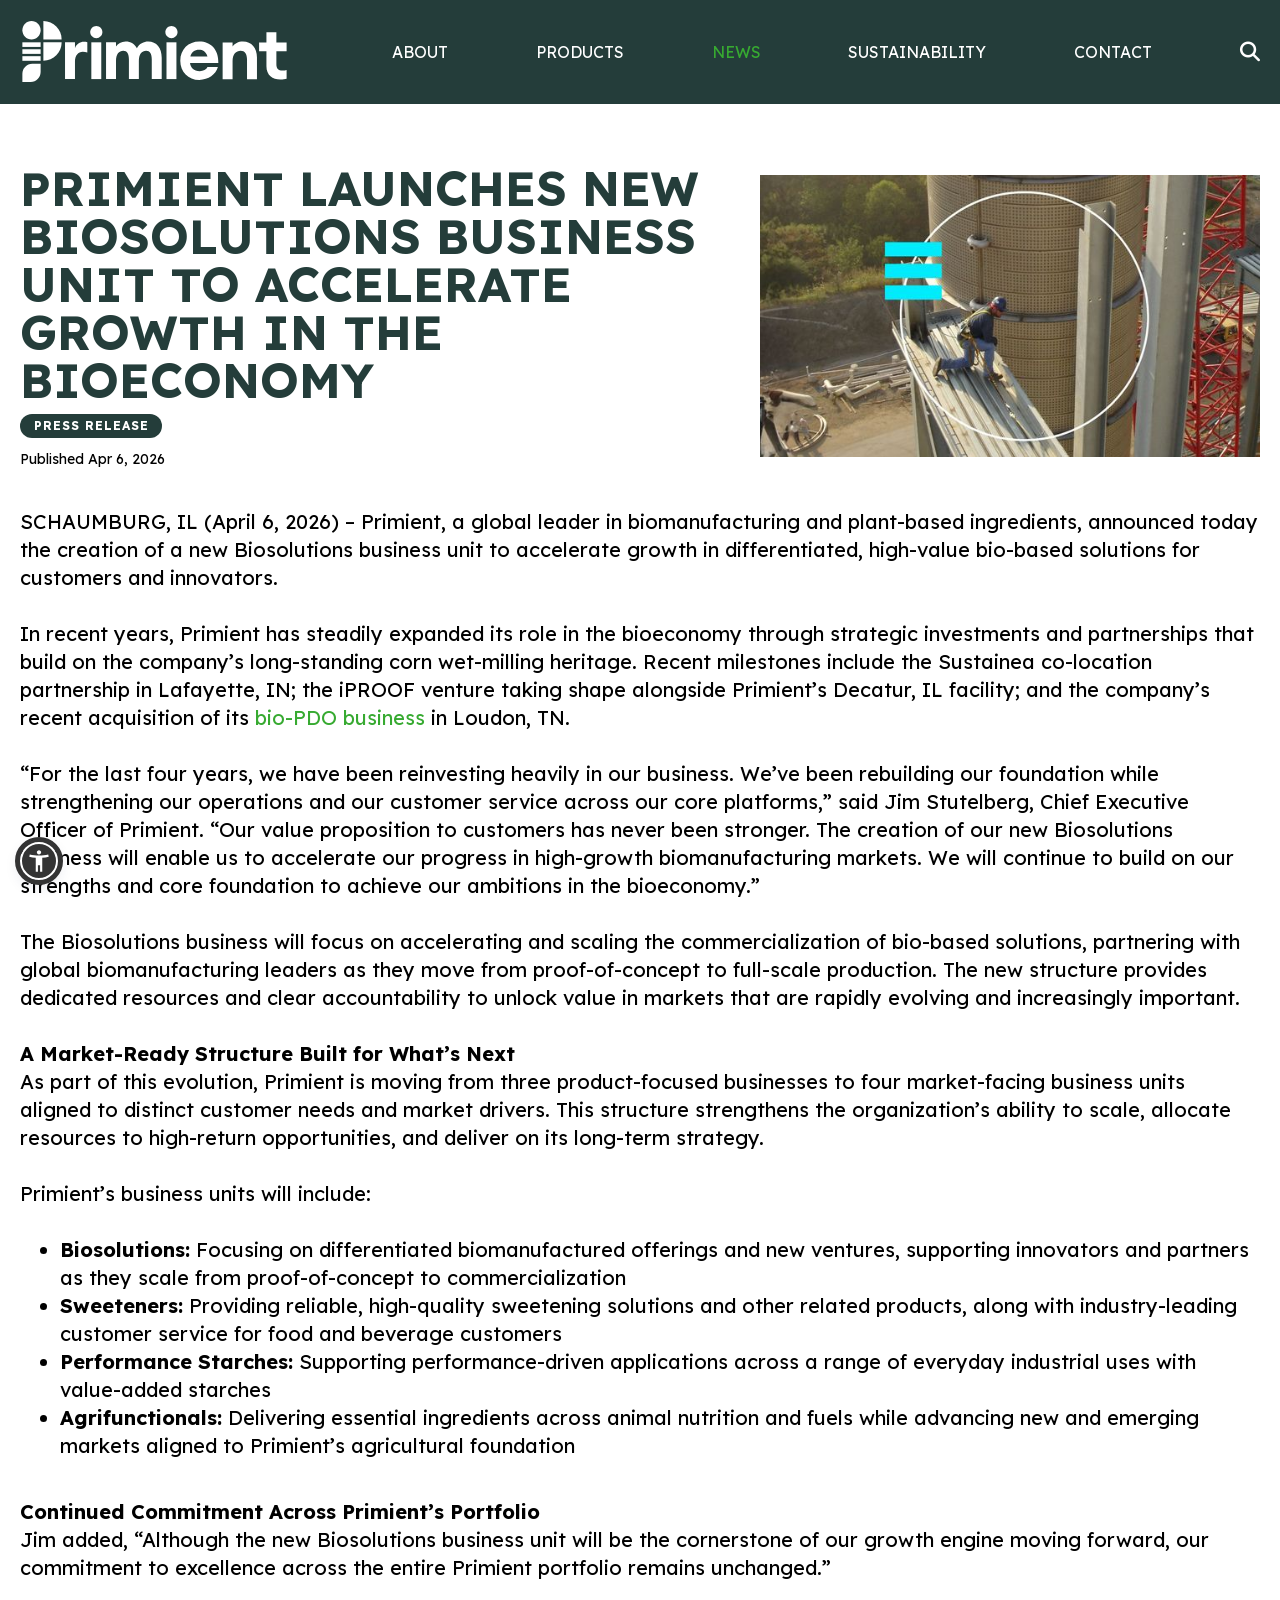
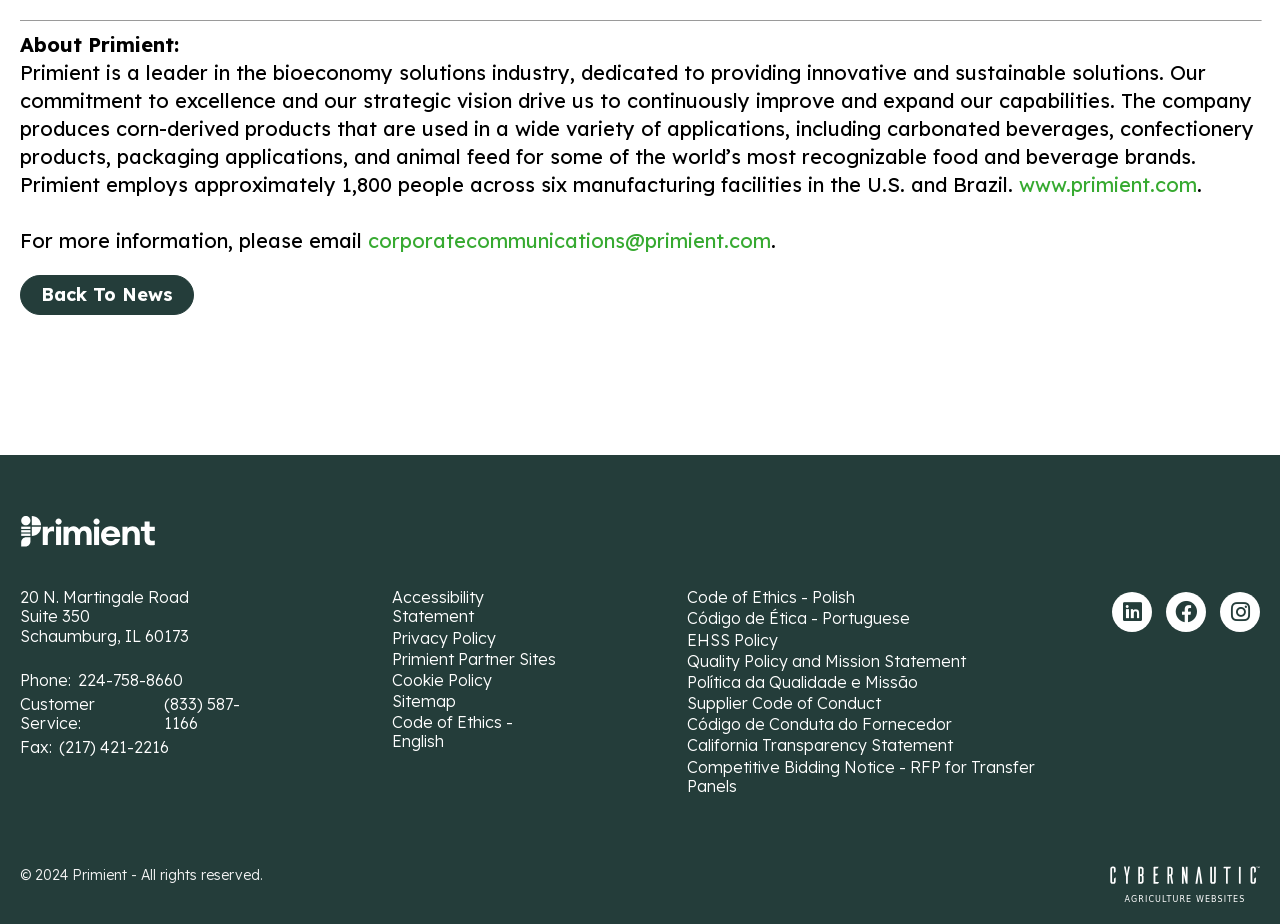
==== commit 97e3854f: "Add author block to the foot of news and blog articles Adds headshot, name, title, short bio and soc" ====
--- a/article-biosolutions.html
+++ b/article-biosolutions.html
@@ -70,6 +70,9 @@
   <link rel="stylesheet" type="text/css" href="css/slick.css">
   <link rel="stylesheet" type="text/css" href="css/slick-theme.css">
   <link rel="stylesheet" type="text/css" href="css/prototype.css">
+  
+  <script src="js/jquery.simplePagination.min.js"></script> 
+  <link rel="stylesheet" href="css/simplePagination.min.css"> 
 
 
   <script src="js/js.cookie.min.js"></script>
@@ -127,7 +130,7 @@
     }
   </style>
   
-  <script id="pjax-page-json" type="application/json">{"id":"1003","parent":null,"title":"News","slug":"news","type":"3","tags":[],"audienceBuilderConversionID":null,"sitemap":null,"noindex":null,"draft":null,"comments":null,"testlink_only":null,"exclude_from_nav":null,"disable_caching":null,"pos":"4","children":"0","view":"news","secondary_nav":false,"secondary_nav_full":false,"uri":"news","settings":{"Page Title Secondary":"Latest","Page Title Override":"","Page Text":"\nWe have exciting plans ahead. Be the first to know by checking in for our latest updates.","Page Button":"","Hide Profile Page Title & Description":"1"},"wildcards":[],"original_uri":"news","triggerType":"trigger","trigger":"article","triggers":["article"],"triggersFound":["article"],"subcategories":["author"],"subcategories_with_value":[],"wildcardTriggers":[],"profile":{"id":"32","block":"32","focused_img":"{\"id\":\"239\",\"config\":{\"x\":\"0\",\"y\":\"0\",\"w\":1920,\"h\":1080,\"background-position\":\"center center\",\"reticle\":{\"top\":\"50%\",\"left\":\"50%\"},\"0\":null,\"1\":null,\"2\":null,\"3\":null}}","title":"Primient Launches New Biosolutions Business Unit to Accelerate Growth in the Bioeconomy","author":null,"slug":"primient-launches-biosolutions-business-unit","profile_override":null,"preview_text":"This new business unit is focused on accelerating growth in differentiated, high-value bio-based solutions for customers and innovators.","html":"<p>SCHAUMBURG, IL (April 6, 2026)&nbsp;&ndash; Primient, a global leader in biomanufacturing and plant-based ingredients, announced today the creation of a new Biosolutions business unit to accelerate growth in differentiated, high-value bio-based solutions for customers and innovators.<\/p>\n\n<p>&nbsp;<\/p>\n\n<p>In recent years, Primient has steadily expanded its role in the bioeconomy through strategic investments and partnerships that build on the company&rsquo;s long-standing corn wet-milling heritage. Recent milestones include the Sustainea co-location partnership in Lafayette, IN; the iPROOF venture taking shape alongside Primient&rsquo;s Decatur, IL facility; and the company&rsquo;s recent acquisition of its <a href=\"\/news\/article\/2026\/01\/primient-to-acquire-full-ownership-of-primient-covation\">bio-PDO business<\/a>&nbsp;in Loudon, TN.<\/p>\n\n<p>&nbsp;<\/p>\n\n<p>&ldquo;For the last four years, we have been reinvesting heavily in our business. We&rsquo;ve been rebuilding our foundation while strengthening our operations and our customer service across our core platforms,&rdquo; said Jim Stutelberg, Chief Executive Officer of Primient. &ldquo;Our value proposition to customers has never been stronger. The creation of our new Biosolutions business will enable us to accelerate our progress in high-growth biomanufacturing markets. We will continue to build on our strengths and core foundation to achieve our ambitions in the bioeconomy.&rdquo;<\/p>\n\n<p>&nbsp;<\/p>\n\n<p>The Biosolutions business will focus on accelerating and scaling the commercialization of bio-based solutions, partnering with global biomanufacturing leaders as they move from proof-of-concept to full-scale production. The new structure provides dedicated resources and clear accountability to unlock value in markets that are rapidly evolving and increasingly important.<\/p>\n\n<p>&nbsp;<\/p>\n\n<p><strong>A Market-Ready Structure Built for What&rsquo;s Next<\/strong><\/p>\n\n<p>As part of this evolution, Primient is moving from three product-focused businesses to four market-facing business units aligned to distinct customer needs and market drivers. This structure strengthens the organization&rsquo;s ability to scale, allocate resources to high-return opportunities, and deliver on its long-term strategy.<\/p>\n\n<p>&nbsp;<\/p>\n\n<p>Primient&rsquo;s business units will include:<\/p>\n\n<p>&nbsp;<\/p>\n\n<ul>\n\t<li><strong>Biosolutions:<\/strong>&nbsp;Focusing on differentiated biomanufactured offerings and new ventures, supporting innovators and partners as they scale from proof-of-concept to commercialization<\/li>\n\t<li><strong>Sweeteners:&nbsp;<\/strong>Providing reliable, high-quality sweetening solutions and other related products, along with industry-leading customer service for food and beverage customers<\/li>\n\t<li><strong>Performance Starches:<\/strong>&nbsp;Supporting performance-driven applications across a range of everyday industrial uses with value-added starches<\/li>\n\t<li><strong>Agrifunctionals:<\/strong>&nbsp;Delivering essential ingredients across animal nutrition and fuels while advancing new and emerging markets aligned to Primient&rsquo;s agricultural foundation<br>\n\t&nbsp;<\/li>\n<\/ul>\n\n<p><strong>Continued Commitment Across Primient&rsquo;s Portfolio<\/strong><\/p>\n\n<p>Jim added, &ldquo;Although the new Biosolutions business unit will be the cornerstone of our growth engine moving forward, our commitment to excellence across the entire Primient portfolio remains unchanged.&rdquo;<\/p>\n\n<p>&nbsp;<\/p>\n\n<div align=\"center\">\n<hr align=\"center\" size=\"0\" width=\"100%\"><\/div>\n\n<p><strong>About Primient:<\/strong><\/p>\n\n<p>Primient is a leader in the bioeconomy solutions industry, dedicated to providing innovative and sustainable solutions. Our commitment to excellence and our strategic vision drive us to continuously improve and expand our capabilities. The company produces corn-derived products that are used in a wide variety of applications, including carbonated beverages, confectionery products, packaging applications, and animal feed for some of the world&rsquo;s most recognizable food and beverage brands. Primient employs approximately 1,800 people across six manufacturing facilities in the U.S. and Brazil. <a href=\"http:\/\/www.primient.com\/\">www.primient.com<\/a>.<\/p>\n\n<p>&nbsp;<\/p>\n\n<p>For more information, please email <a href=\"mailto:corporatecommunications@primient.com\">corporatecommunications@primient.com<\/a>.<\/p>","publish_date":"2026-04-06 10:00:00","category_title":null},"profile_table":"amsd_news","newsArchive":{"dates":[{"text":"July","month":"07","year":"2026","selected":false},{"text":"June","month":"06","year":"2026","selected":false},{"text":"April","month":"04","year":"2026","selected":true},{"text":"March","month":"03","year":"2026","selected":false},{"text":"February","month":"02","year":"2026","selected":false},{"text":"January","month":"01","year":"2026","selected":false},{"text":"August","month":"08","year":"2025","selected":false},{"text":"March","month":"03","year":"2025","selected":false},{"text":"October","month":"10","year":"2024","selected":false},{"text":"September","month":"09","year":"2024","selected":false},{"text":"August","month":"08","year":"2024","selected":false},{"text":"July","month":"07","year":"2024","selected":false},{"text":"June","month":"06","year":"2024","selected":false},{"text":"May","month":"05","year":"2024","selected":false},{"text":"March","month":"03","year":"2024","selected":false},{"text":"January","month":"01","year":"2024","selected":false},{"text":"December","month":"12","year":"2023","selected":false},{"text":"October","month":"10","year":"2023","selected":false},{"text":"August","month":"08","year":"2023","selected":false},{"text":"July","month":"07","year":"2023","selected":false},{"text":"June","month":"06","year":"2023","selected":false},{"text":"February","month":"02","year":"2023","selected":false},{"text":"January","month":"01","year":"2023","selected":false},{"text":"November","month":"11","year":"2022","selected":false},{"text":"October","month":"10","year":"2022","selected":false},{"text":"July","month":"07","year":"2022","selected":false},{"text":"May","month":"05","year":"2022","selected":false},{"text":"April","month":"04","year":"2022","selected":false}],"authors":[],"keywords":[],"keywordsTotal":false,"categories":[],"selected":"April 2026"},"REQUEST_URI":"\/news\/article\/2026\/04\/primient-launches-biosolutions-business-unit","SEO":{"metaTitle":"Primient Launches New Biosolutions Business Unit to Accelerate Growth in the Bioeconomy","metaDescription":"This new business unit is focused on accelerating growth in differentiated, high-value bio-based solutions for customers and innovators.","metaKeywords":"","metaImage":"239","metaImageWidth":"1920","metaImageHeight":"1080"},"root":{"id":"1003","parent":null,"title":"News","slug":"news","type":"3","tags":null,"audienceBuilderConversionID":null,"sitemap":null,"noindex":null,"draft":null,"comments":null,"testlink_only":null,"exclude_from_nav":null,"disable_caching":null,"pos":"4","children":"0","view":"news","secondary_nav":false,"secondary_nav_full":false}}</script>
+  <script id="pjax-page-json" type="application/json">{"id":"1003","parent":null,"title":"News","slug":"news","type":"3","tags":[],"audienceBuilderConversionID":null,"sitemap":null,"noindex":null,"draft":null,"comments":null,"testlink_only":null,"exclude_from_nav":null,"disable_caching":null,"pos":"4","children":"0","view":"news","secondary_nav":false,"secondary_nav_full":false,"uri":"news","settings":{"Page Title Secondary":"Latest","Page Title Override":"","Page Text":"\nWe have exciting plans ahead. Be the first to know by checking in for our latest updates.","Page Button":"","Hide Profile Page Title & Description":"1"},"wildcards":[],"original_uri":"news","triggerType":"trigger","trigger":"article","triggers":["article"],"triggersFound":["article"],"subcategories":["author"],"subcategories_with_value":[],"wildcardTriggers":[],"profile":{"id":"32","block":"32","focused_img":"{\"id\":\"239\",\"config\":{\"x\":\"0\",\"y\":\"0\",\"w\":1920,\"h\":1080,\"background-position\":\"center center\",\"reticle\":{\"top\":\"50%\",\"left\":\"50%\"},\"0\":null,\"1\":null,\"2\":null,\"3\":null}}","title":"Primient Launches New Biosolutions Business Unit to Accelerate Growth in the Bioeconomy","author":null,"slug":"primient-launches-biosolutions-business-unit","profile_override":null,"preview_text":"This new business unit is focused on accelerating growth in differentiated, high-value bio-based solutions for customers and innovators.","html":"<p>SCHAUMBURG, IL (April 6, 2026)&nbsp;&ndash; Primient, a global leader in biomanufacturing and plant-based ingredients, announced today the creation of a new Biosolutions business unit to accelerate growth in differentiated, high-value bio-based solutions for customers and innovators.<\/p>\n\n<p>&nbsp;<\/p>\n\n<p>In recent years, Primient has steadily expanded its role in the bioeconomy through strategic investments and partnerships that build on the company&rsquo;s long-standing corn wet-milling heritage. Recent milestones include the Sustainea co-location partnership in Lafayette, IN; the iPROOF venture taking shape alongside Primient&rsquo;s Decatur, IL facility; and the company&rsquo;s recent acquisition of its <a href=\"\/news\/article\/2026\/01\/primient-to-acquire-full-ownership-of-primient-covation\">bio-PDO business<\/a>&nbsp;in Loudon, TN.<\/p>\n\n<p>&nbsp;<\/p>\n\n<p>&ldquo;For the last four years, we have been reinvesting heavily in our business. We&rsquo;ve been rebuilding our foundation while strengthening our operations and our customer service across our core platforms,&rdquo; said Jim Stutelberg, Chief Executive Officer of Primient. &ldquo;Our value proposition to customers has never been stronger. The creation of our new Biosolutions business will enable us to accelerate our progress in high-growth biomanufacturing markets. We will continue to build on our strengths and core foundation to achieve our ambitions in the bioeconomy.&rdquo;<\/p>\n\n<p>&nbsp;<\/p>\n\n<p>The Biosolutions business will focus on accelerating and scaling the commercialization of bio-based solutions, partnering with global biomanufacturing leaders as they move from proof-of-concept to full-scale production. The new structure provides dedicated resources and clear accountability to unlock value in markets that are rapidly evolving and increasingly important.<\/p>\n\n<p>&nbsp;<\/p>\n\n<p><strong>A Market-Ready Structure Built for What&rsquo;s Next<\/strong><\/p>\n\n<p>As part of this evolution, Primient is moving from three product-focused businesses to four market-facing business units aligned to distinct customer needs and market drivers. This structure strengthens the organization&rsquo;s ability to scale, allocate resources to high-return opportunities, and deliver on its long-term strategy.<\/p>\n\n<p>&nbsp;<\/p>\n\n<p>Primient&rsquo;s business units will include:<\/p>\n\n<p>&nbsp;<\/p>\n\n<ul>\n\t<li><strong>Biosolutions:<\/strong>&nbsp;Focusing on differentiated biomanufactured offerings and new ventures, supporting innovators and partners as they scale from proof-of-concept to commercialization<\/li>\n\t<li><strong>Sweeteners:&nbsp;<\/strong>Providing reliable, high-quality sweetening solutions and other related products, along with industry-leading customer service for food and beverage customers<\/li>\n\t<li><strong>Performance Starches:<\/strong>&nbsp;Supporting performance-driven applications across a range of everyday industrial uses with value-added starches<\/li>\n\t<li><strong>Agrifunctionals:<\/strong>&nbsp;Delivering essential ingredients across animal nutrition and fuels while advancing new and emerging markets aligned to Primient&rsquo;s agricultural foundation<br>\n\t&nbsp;<\/li>\n<\/ul>\n\n<p><strong>Continued Commitment Across Primient&rsquo;s Portfolio<\/strong><\/p>\n\n<p>Jim added, &ldquo;Although the new Biosolutions business unit will be the cornerstone of our growth engine moving forward, our commitment to excellence across the entire Primient portfolio remains unchanged.&rdquo;<\/p>\n\n<p>&nbsp;<\/p>\n\n<div align=\"center\">\n<hr align=\"center\" size=\"0\" width=\"100%\"><\/div>\n\n<p><strong>About Primient:<\/strong><\/p>\n\n<p>Primient is a leader in the bioeconomy solutions industry, dedicated to providing innovative and sustainable solutions. Our commitment to excellence and our strategic vision drive us to continuously improve and expand our capabilities. The company produces corn-derived products that are used in a wide variety of applications, including carbonated beverages, confectionery products, packaging applications, and animal feed for some of the world&rsquo;s most recognizable food and beverage brands. Primient employs approximately 1,800 people across six manufacturing facilities in the U.S. and Brazil. <a href=\"http:\/\/www.primient.com\/\">www.primient.com<\/a>.<\/p>\n\n<p>&nbsp;<\/p>\n\n<p>For more information, please email <a href=\"mailto:corporatecommunications@primient.com\">corporatecommunications@primient.com<\/a>.<\/p>","publish_date":"2026-04-06 10:00:00","category_title":null},"profile_table":"amsd_news","newsArchive":{"dates":[{"text":"September","month":"09","year":"2026","selected":false},{"text":"July","month":"07","year":"2026","selected":false},{"text":"June","month":"06","year":"2026","selected":false},{"text":"April","month":"04","year":"2026","selected":true},{"text":"March","month":"03","year":"2026","selected":false},{"text":"February","month":"02","year":"2026","selected":false},{"text":"January","month":"01","year":"2026","selected":false},{"text":"August","month":"08","year":"2025","selected":false},{"text":"March","month":"03","year":"2025","selected":false},{"text":"October","month":"10","year":"2024","selected":false},{"text":"September","month":"09","year":"2024","selected":false},{"text":"August","month":"08","year":"2024","selected":false},{"text":"July","month":"07","year":"2024","selected":false},{"text":"June","month":"06","year":"2024","selected":false},{"text":"May","month":"05","year":"2024","selected":false},{"text":"March","month":"03","year":"2024","selected":false},{"text":"January","month":"01","year":"2024","selected":false},{"text":"December","month":"12","year":"2023","selected":false},{"text":"October","month":"10","year":"2023","selected":false},{"text":"August","month":"08","year":"2023","selected":false},{"text":"July","month":"07","year":"2023","selected":false},{"text":"June","month":"06","year":"2023","selected":false},{"text":"February","month":"02","year":"2023","selected":false},{"text":"January","month":"01","year":"2023","selected":false},{"text":"November","month":"11","year":"2022","selected":false},{"text":"October","month":"10","year":"2022","selected":false},{"text":"July","month":"07","year":"2022","selected":false},{"text":"May","month":"05","year":"2022","selected":false},{"text":"April","month":"04","year":"2022","selected":false}],"authors":[],"keywords":[],"keywordsTotal":false,"categories":[],"selected":"April 2026"},"REQUEST_URI":"\/news\/article\/2026\/04\/primient-launches-biosolutions-business-unit","SEO":{"metaTitle":"Primient Launches New Biosolutions Business Unit to Accelerate Growth in the Bioeconomy","metaDescription":"This new business unit is focused on accelerating growth in differentiated, high-value bio-based solutions for customers and innovators.","metaKeywords":"","metaImage":"239","metaImageWidth":"1920","metaImageHeight":"1080"},"root":{"id":"1003","parent":null,"title":"News","slug":"news","type":"3","tags":null,"audienceBuilderConversionID":null,"sitemap":null,"noindex":null,"draft":null,"comments":null,"testlink_only":null,"exclude_from_nav":null,"disable_caching":null,"pos":"4","children":"0","view":"news","secondary_nav":false,"secondary_nav_full":false}}</script>
 </head>
 
 <body class="cms-frontend" data-page-id="1003">
@@ -251,7 +254,7 @@
 <p>&nbsp;</p>
 
 <p>For more information, please email <a href="mailto:corporatecommunications@primient.com">corporatecommunications@primient.com</a>.</p>      <div class="back-links-wrapper">
-        <a href="https://primient.com/news" class="cms-btn">Back To News</a>
+        <a href="index.html" class="cms-btn">Back To News</a>
       </div>
     </div>
   </div>
@@ -286,7 +289,7 @@
             </a>          </div>
           <div class="quicklinks-wrapper _2">
             <a href="https://primient.com/accessibility-statement" class="footer-link no-icon">Accessibility Statement</a><a href="https://primient.com/privacy-policy" class="footer-link no-icon">Privacy Policy</a><a href="https://primientgrain.com/" class="footer-link no-icon">Primient Partner Sites</a><a href="https://primient.com/cookie-policy" class="footer-link no-icon">Cookie Policy</a><a href="https://primient.com/sitemap" class="footer-link no-icon">Sitemap</a><a href="https://primient.com/file/44" class="footer-link no-icon">Code of Ethics - English</a></div>
-<div class="quicklinks-wrapper _2"><a href="https://primient.com/file/43" class="footer-link no-icon">Code of Ethics - Polish</a><a href="https://primient.com/file/42" class="footer-link no-icon">Código de Ética - Portuguese</a><a href="https://primient.com/file/41" class="footer-link no-icon">EHSS Policy</a><a href="https://primient.com/file/12" class="footer-link no-icon">Quality Policy and Mission Statement</a><a href="https://primient.com/file/13" class="footer-link no-icon">Política da Qualidade e Missão</a><a href="https://primient.com/file/34" class="footer-link no-icon">Supplier Code of Conduct</a><a href="https://primient.com/file/35" class="footer-link no-icon">Código de Conduta do Fornecedor</a><a href="https://primient.com/file/3" class="footer-link no-icon">California Transparency Statement</a><a href="https://primient.com/file/47" class="footer-link no-icon">Competitive Bidding Notice - RFP for CIP System</a>          </div>
+<div class="quicklinks-wrapper _2"><a href="https://primient.com/file/43" class="footer-link no-icon">Code of Ethics - Polish</a><a href="https://primient.com/file/42" class="footer-link no-icon">Código de Ética - Portuguese</a><a href="https://primient.com/file/41" class="footer-link no-icon">EHSS Policy</a><a href="https://primient.com/file/12" class="footer-link no-icon">Quality Policy and Mission Statement</a><a href="https://primient.com/file/13" class="footer-link no-icon">Política da Qualidade e Missão</a><a href="https://primient.com/file/34" class="footer-link no-icon">Supplier Code of Conduct</a><a href="https://primient.com/file/35" class="footer-link no-icon">Código de Conduta do Fornecedor</a><a href="https://primient.com/file/3" class="footer-link no-icon">California Transparency Statement</a><a href="https://primient.com/file/49" class="footer-link no-icon">Competitive Bidding Notice - RFP for Transfer Panels</a>          </div>
         </div>
         <div id="w-node-_1d51a127-3626-6534-a211-92bc98eb287f-dc4d5e5d" class="footer-column">
                     <div class="footer-social-media-items">
--- a/css/frontend.css
+++ b/css/frontend.css
@@ -8,8 +8,8 @@
 ╚██████╗   ██║   ██████╔╝███████╗██║  ██║██║ ╚████║██║  ██║╚██████╔╝   ██║   ██║╚██████╗
  ╚═════╝   ╚═╝   ╚═════╝ ╚══════╝╚═╝  ╚═╝╚═╝  ╚═══╝╚═╝  ╚═╝ ╚═════╝    ╚═╝   ╚═╝ ╚═════╝ 
 
-compiled by scssphp v1.0.0 on Thu, 30 Jul 2026 10:24:48 -0500 (0.1571s)
+compiled by scssphp v1.0.0 on Tue, 15 Sep 2026 15:17:06 -0500 (0.081s)
 
 */
 
-@import url('css.css');@import url("all.css");@import "normalize.css";@import "webflow.css";@import "primient-redesign.webflow.css";.cta-form-wrapper{position:relative;width:100%}.cta-form-wrapper input:not([type='checkbox']):not([type='radio']),.cta-form-wrapper select,.cta-form-wrapper textarea{position:relative;display:block;-webkit-appearance:none;-moz-appearance:none;appearance:none;-webkit-transition:background-color, font-color 0ms, 0ms ease, ease 0ms;-moz-transition:background-color, font-color 0ms, 0ms ease, ease 0ms;-ms-transition:background-color, font-color 0ms, 0ms ease, ease 0ms;-o-transition:background-color, font-color 0ms, 0ms ease, ease 0ms;transition:background-color, font-color 0ms, 0ms ease, ease 0ms;-webkit-border-radius:0px;-moz-border-radius:0px;-ms-border-radius:0px;-o-border-radius:0px;border-radius:0px;width:100%;background-color:#eee;border-top:1px solid #233c39;border-right:1px solid #233c39;border-bottom:1px solid #233c39;border-left:1px solid #233c39;font-family:'Lexend Deca', sans-serif;font-size:16px;font-weight:300;color:#393939;text-transform:none;padding:8px}.cta-form-wrapper input:not([type='checkbox']):not([type='radio'])::-webkit-input-placeholder,.cta-form-wrapper select::-webkit-input-placeholder,.cta-form-wrapper textarea::-webkit-input-placeholder{color:#393939;font-weight:300}.cta-form-wrapper input:not([type='checkbox']):not([type='radio']):-moz-placeholder,.cta-form-wrapper select:-moz-placeholder,.cta-form-wrapper textarea:-moz-placeholder{color:#393939;font-weight:300}.cta-form-wrapper input:not([type='checkbox']):not([type='radio'])::-moz-placeholder,.cta-form-wrapper select::-moz-placeholder,.cta-form-wrapper textarea::-moz-placeholder{color:#393939;font-weight:300}.cta-form-wrapper input:not([type='checkbox']):not([type='radio']):-ms-input-placeholder,.cta-form-wrapper select:-ms-input-placeholder,.cta-form-wrapper textarea:-ms-input-placeholder{color:#393939;font-weight:300}.cta-form-wrapper input:not([type='checkbox']):not([type='radio']):hover,.cta-form-wrapper select:hover,.cta-form-wrapper textarea:hover{background-color:#e9e9e9;color:#393939;border-color:#233c39}.cta-form-wrapper input:not([type='checkbox']):not([type='radio']):focus,.cta-form-wrapper select:focus,.cta-form-wrapper textarea:focus{background-color:#e4e4e4;color:#393939;border-color:#233c39}.cta-form-wrapper select{background-color:#eee;background-repeat:no-repeat;background-position:right 0.5em top 60%;background-size:1.5em auto;font-family:'Lexend Deca', sans-serif;font-size:16px;font-weight:300;padding:9px 8px;background-image:url("data:image/svg+xml,%0A%3Csvg xmlns='http://www.w3.org/2000/svg' width='20' height='14' viewBox='0 0 20 14'%3E%3Cpath fill='%23243d3a' fill-rule='nonzero' d='M10.375.219L6 3.719 1.625.219a1 1 0 1 0-1.25 1.562l5 4a1 1 0 0 0 1.25 0l5-4a1 1 0 1 0-1.25-1.562z' transform='translate(4 2)'/%3E%3C/svg%3E%0A")}.cta-form-wrapper select:focus,.cta-form-wrapper select:hover,.cta-form-wrapper select:active{background-color:transparent;color:#393939}.cta-form-wrapper form .form-item{position:relative;padding:10px}.cta-form-wrapper form .form-item label{position:relative;display:block;font-family:'Lexend Deca', sans-serif;font-size:16px;font-weight:300;color:#233c39;text-transform:none;margin:0 0 7px 3px;line-height:16px}.modal-form-popup{position:fixed;top:0;left:0;width:100%;height:100vh;z-index:9999;background-color:rgba(0, 0, 0, 0.7);display:none}.modal-form-popup.open{display:block}.modal-form-popup .modal-form-wrapper{position:absolute;width:95%;max-width:950px;max-height:90vh;top:50%;left:50%;border-radius:12px;transform:translate(-50%, -50%);overflow:auto;background-color:#fff;padding:30px;scrollbar-color:#000 #ccc;scrollbar-width:7px}.modal-form-popup .modal-form-wrapper::-webkit-scrollbar{width:7px}.modal-form-popup .modal-form-wrapper::-webkit-scrollbar-track{background-color:#ccc}.modal-form-popup .modal-form-wrapper::-webkit-scrollbar-thumb{background-color:#000;outline:1px solid slategrey}.modal-form-popup .modal-form-wrapper .modal-form-close{position:absolute;top:10px;right:15px;font-size:24px;color:#000;cursor:pointer;text-align:center}.modal-form-popup .modal-form-wrapper .modal-form-close:hover{color:#000}@media (max-width:767px){.modal-form-popup .modal-form-wrapper{padding:40px 15px}}.hidden-input{display:none}.contact-form-wrapper{position:relative;width:100%;margin-bottom:60px}.contact-form-wrapper .contact-form-block{position:relative}.contact-form-wrapper .contact-form-block .bit-wider{flex:0 0 34% !important}@media (max-width:991px){.contact-form-wrapper .contact-form-block .bit-wider{flex:0 0 auto !important}}.contact-form-wrapper .contact-form-block .no-pad{padding:10px 0}@media (max-width:991px){.contact-form-wrapper .contact-form-block .no-pad{padding:10px}.contact-form-wrapper .contact-form-block .no-pad.header{padding:10px 0}}.contact-form-wrapper .contact-form-block .no-pad-l{padding:10px 10px 10px 0}@media (max-width:991px){.contact-form-wrapper .contact-form-block .no-pad-l{padding:10px}}.contact-form-wrapper .contact-form-block .no-pad-r{padding:10px 0 10px 10px}@media (max-width:991px){.contact-form-wrapper .contact-form-block .no-pad-r{padding:10px}}.contact-form-wrapper .contact-form-block .contact-title{color:#000;margin-bottom:15px}.flexbox-row{position:relative;display:flex}.flexbox-row.flexbox-center-x{justify-content:center}.flexbox-row.flexbox-center-y{align-items:center}.flexbox-row .flexbox-col-padding{position:relative}.flexbox-row .flexbox-col{position:relative;flex:1}.flexbox-row .flexbox-col.half{flex:0 0 50%}@media (max-width:991px){.flexbox-row .flexbox-col.half{flex:0 0 auto}}.flexbox-row .flexbox-col.third{flex:0 0 33.3333%}@media (max-width:991px){.flexbox-row .flexbox-col.third{flex:0 0 auto}}.flexbox-row .flexbox-col.state{flex:0 0 240px}@media (max-width:991px){.flexbox-row .flexbox-col.state{flex:0 0 auto}}.flexbox-row .flexbox-col.zip{flex:0 0 150px}@media (max-width:991px){.flexbox-row .flexbox-col.zip{flex:0 0 auto}}.flexbox-row.flexbox-auto .flexbox-col{flex:0 0 auto}@media (max-width:991px){.flexbox-row{flex-flow:column nowrap}.flexbox-row .flexbox-spacer{display:none}}h1,h2,h3,h4,h5,h6{font-size:inherit;line-height:inherit;font-weight:inherit;display:inline-block;margin-top:0px;margin:0px}.text-block .heading:first-child{margin-top:0px}.text-block table.textbox-columns-fixed-width{max-width:100%}.amsd-dropdown-toggle{white-space:normal}.amsd-dropdown-toggle.w--open .amsd-dropdown-arrow-icon .fa-plus:before{content:"\f068"}.dropdown-nav-link.w--open .dropdown-nav-link-arrow{transform:rotate(-180deg)}.secondary-nav-link.w--open .secondary-dropdown-nav-link-arrow{transform:rotate(-180deg)}.fas{font-style:inherit;font-weight:900}.fa{font-weight:400}.footer-link a{color:inherit}[data-icon]{-moz-osx-font-smoothing:grayscale;-webkit-font-smoothing:antialiased}.w-lightbox-noscroll{overflow:visible}.w-nav-overlay{height:100vh !important}input[type="date"]{moz-appearance:none;webkit-appearance:none;appearance:none}.form-input.date-input-wrapper:after,input[type="date"]:after{font-family:"Font Awesome 6 Free";content:"\f073";font-size:16px;font-weight:normal;font-style:inherit;color:#000;padding:0 5px;position:absolute;top:15px;right:12px;-moz-osx-font-smoothing:grayscale;-webkit-font-smoothing:antialiased;display:inline-block;font-variant:normal;text-rendering:auto;line-height:1}input[type="date"]::-webkit-calendar-picker-indicator{position:absolute;top:0;left:0;right:0;bottom:0;width:auto;height:auto;color:transparent;background:transparent;cursor:text}input[type="date"]::-webkit-inner-spin-button{z-index:1}input[type="date"]::-webkit-clear-button{z-index:1}.input-field.select-input{moz-appearance:none;webkit-appearance:none;appearance:none;position:relative}.form-input.select-input-wrapper:after{font-family:"Font Awesome 6 Free";content:"\f078";font-size:14px;font-weight:900;font-style:inherit;color:#666;padding:0 5px;position:absolute;top:16px;right:8px;-moz-osx-font-smoothing:grayscale;-webkit-font-smoothing:antialiased;display:inline-block;font-variant:normal;text-rendering:auto;line-height:1}.map iframe{width:100%;height:100%}.text-block .heading:first-child{margin-top:0px}.cms-btn:focus{outline:0}img.userUpload{height:auto !important}.contact-form-success-message{display:block !important}.content-block ul{overflow:hidden}.responsive-video-embed iframe{position:absolute;top:0;left:0;width:100%;height:100%}.cms-btn a{color:inherit}.w-webflow-badge{display:none !important}[data-module="cms-custom-search"]{padding:0px;margin-top:20px}[data-module="cms-custom-search"] .form-wrapper form{display:-webkit-box;display:-webkit-flex;display:-ms-flexbox;display:flex;-webkit-box-pack:justify;-webkit-justify-content:space-between;-ms-flex-pack:justify;justify-content:space-between;-webkit-flex-wrap:wrap;-ms-flex-wrap:wrap;flex-wrap:wrap;-webkit-box-align:stretch;-webkit-align-items:stretch;-ms-flex-align:stretch;align-items:stretch;max-width:280px;border-bottom:none !important}[data-module="cms-custom-search"] .form-wrapper form button{min-width:150px}[data-module="cms-custom-search"] .form-wrapper .form-item{position:relative;display:block;width:100%;margin-bottom:10px;-webkit-flex-basis:100%;-ms-flex-preferred-size:100%;flex-basis:100%}[data-module="cms-custom-search"] .form-wrapper form input[type='text']{display:block;width:100%;height:48px;max-width:100%;margin-bottom:0px;padding:8px 12px 8px 14px;border:1px solid #e0e0e0;background-color:#fff;color:#333;font-size:14px;line-height:20px;vertical-align:middle}[data-module="cms-custom-search"] .form-wrapper{border-bottom:none;margin-bottom:0px;padding-bottom:0px}.cms-custom-search-result{margin-bottom:0px !important;padding-top:30px;border-bottom:none !important;border-top:1px solid #ddd}.cms-custom-search,.cms-custom-search-result p,.cms-custom-search-result-sub-title{font-size:14px !important;font-style:inherit !important;color:#858484;word-break:break-word}.cms-custom-search-result-title{font-size:16px !important;margin-bottom:5px !important}.cms-backend.block ul,.cms-backend.block ol{margin-left:0px !important}.cms-frontend{overflow-x:hidden;word-wrap:break-word}.wf-design-mode .cms-frontend{overflow-x:unset}html{overflow:unset}.w-slider-dot{width:14px;height:14px;border-radius:25px;background-color:rgba(255, 255, 255, 0.3);margin-bottom:6px}.w-slider-dot.w-active{background-color:var(--yellow)}.our-network-list li{margin-bottom:4px}.dropdown-nav-link-text{white-space:normal}.w-lightbox-backdrop{z-index:99999}@media (min-width:992px){html.w-mod-js:not(.w-mod-ix) [data-w-id="a3f7a132-46a7-6977-f704-dcc029bd723b"]{opacity:0}html.w-mod-js:not(.w-mod-ix) [data-w-id="1b45df35-1a09-4506-c976-6a0001196ed6"]{opacity:0}}@media (max-width:991px){.w-lightbox-left,.w-lightbox-right{background-size:15px}.w-slider-dot{width:16px;height:16px}}body.cms-frontend{padding-top:unset}iframe,img{max-width:100%}a[href="javascript:void(0);"],a[href=""],a:not([href]){cursor:default;text-decoration:unset}a[href="javascript:void(0);"].gallery-image,a[href=""].gallery-image,a:not([href]).gallery-image{cursor:pointer}a[href="javascript:void(0);"]:hover,a[href=""]:hover,a:not([href]):hover{text-decoration:unset;color:inherit}a[href="javascript:void(0);"].amsd-title-text-link.grid:hover,a[href=""].amsd-title-text-link.grid:hover,a:not([href]).amsd-title-text-link.grid:hover{color:var(--brand-blue)}.form.error .floating-form-label{color:#313131}.floating-form-label.focused{margin-top:4px;font-size:10px}.form-invalid{border:1px solid red !important}.contact-form-message{display:block}.contact-form-message.white{color:white}.contact-form-submit{cursor:pointer}.slider{min-height:unset;height:unset}.slider .slide{background-color:var(--brand-blue);max-height:calc(100vh - 104px)}.slider .slide .img-slide{visibility:hidden}.slider .slide .home-banner-content-outer-wrapper{min-height:unset;position:absolute;top:0;bottom:0;left:0;right:0;z-index:9}@media (max-width:767px){.slider .slide{min-height:60vh}}.slider-navigation .w-slider-dot{width:180px;height:133px;padding:10px;margin:unset;margin-left:5px;margin-right:5px;background-repeat:no-repeat;background-size:cover}.slider-navigation .w-slider-dot.w-active,.slider-navigation .w-slider-dot:hover{opacity:0.5}.slider-navigation.default-no-perspective{opacity:unset}.amsd-item.dropdown-item{padding-bottom:22px}.amsd-item.dropdown-item.faq.active{background-color:white}.amsd-item.dropdown-item:not(.bg-active-color-unset).accordion.active{background-color:var(--light-blue);color:white}.amsd-item.dropdown-item:not(.bg-active-color-unset).accordion.active .dropdown-title,.amsd-item.dropdown-item:not(.bg-active-color-unset).accordion.active .accordion-subtitle,.amsd-item.dropdown-item:not(.bg-active-color-unset).accordion.active .amsd-dropdown-arrow-icon,.amsd-item.dropdown-item:not(.bg-active-color-unset).accordion.active .heading{color:white}.amsd-item.dropdown-item:not(.bg-active-color-unset).accordion.active .amsd-dropdown-arrow-icon{border-color:white}.amsd-item.dropdown-item:not(.bg-active-color-unset).accordion .amsd-description-text a:not(.cms-btn){color:var(--yellow)}.amsd-item.dropdown-item.active .fa-plus:before{content:"\f068"}.amsd-dropdown-content{padding-top:20px;padding-bottom:20px}.slick-slider .slick-prev{left:unset;margin-top:-2px}.slick-slider .slick-next{right:unset;margin-top:-2px}.slick-slider .slick-prev:before,.slick-slider .slick-next:before{color:var(--black)}.slick-arrow-custom{background-color:unset;color:var(--dark-gray);border-radius:8px;justify-content:center;align-items:center;width:40px;height:40px;line-height:1;transition:all 0.2s;display:flex}.slick-arrow-custom.next{order:3}.slick-dots-custom{list-style:none;margin:unset;padding:unset;text-align:center;display:flex;align-items:center;justify-content:center;grid-column-gap:7px}.slick-dots-custom li{position:relative;width:16px;height:16px;padding:0;cursor:pointer}.slick-dots-custom li button{font-size:0;line-height:0;display:block;width:100%;height:100%;background-color:rgba(0, 0, 0, 0.1);border-radius:50%}.slick-dots-custom li.slick-active button{background-color:var(--red)}.slick-nav-wrapper{display:flex;justify-content:center;align-items:center;grid-column-gap:20px}.lightbox-content{display:none;max-height:70vh;overflow-x:auto}.text-wrapper a{text-decoration:underline}.hover-effect-3d:hover{transform:scale(0.98) !important}.slick-initialized .slick-track{display:flex !important}.slick-initialized .slick-slide{display:flex !important;height:unset !important}.w-dropdown-link.w--current{color:var(--brand-orange)}.photo-slider-wrapper{margin-top:80px;margin-bottom:200px}@media (min-width:991px){.photo-slider-wrapper{padding-left:50px;padding-right:50px}}.photo-slider-wrapper .slider-2{height:500px}.photo-slider-wrapper .slider-2.no-perspective{margin-bottom:140px;transform:none}.photo-slider-wrapper .slider-2 .slide-photo-wrapper{width:100%;height:100%}.photo-slider-wrapper .slider-navigation.default-no-perspective{z-index:5;opacity:unset;background-color:rgba(255, 255, 255, 0);height:133px;grid-row-gap:10px;white-space:nowrap;background-color:rgba(255, 255, 255, 0.27);justify-content:center;margin:0;padding-top:0;position:absolute;top:auto;bottom:-29%;left:0%;right:0%;overflow-x:auto;overflow-y:hidden}.photo-slider-wrapper .slider-navigation.default-no-perspective .w-slider-dot{border-radius:unset}.photo-slider-wrapper .slider-arrow-2{font-size:30px;color:var(--brand-blue)}@media (min-width:991px){.photo-slider-wrapper .slider-arrow-2.left{left:-76px}.photo-slider-wrapper .slider-arrow-2.right{right:-76px}}.cms-video .cms-video-placeholder-title{font-family:Lexend Deca, sans-serif;font-size:48px;font-weight:bold;color:white;white-space:normal;line-height:1}@media (max-width:478px){.cms-video .cms-video-placeholder-title{font-size:24px}}.timeline-wrapper .timeline-items .slick-arrow{opacity:0;z-index:-1}.timeline-wrapper .timeline-years-wrapper .timeline-years .slick-list:after{content:'';z-index:1;background-color:var(--black);height:1px;position:absolute;top:50%;left:80px;right:80px}.timeline-wrapper .timeline-years-wrapper .timeline-years .slick-track{z-index:2}.timeline-wrapper .timeline-years-wrapper .timeline-year{justify-content:center;cursor:pointer;background-color:unset}.timeline-wrapper .timeline-years-wrapper .timeline-year.slick-current{color:#d6981d}.timeline-wrapper .timeline-years-wrapper .timeline-year span{padding:0px 20px;background-color:white}.timeline-wrapper .timeline-years-wrapper button{position:absolute;top:8px;font-size:16px;height:20px;z-index:9;color:var(--main-text-color)}.timeline-wrapper .timeline-years-wrapper button.prev{left:-10px}.timeline-wrapper .timeline-years-wrapper button.next{right:-10px}.timeline-wrapper .timeline-years-wrapper button.disabled{color:var(--grey-text);cursor:default}.award-items-wrapper .award-items,.latest-news-wrapper .award-items{margin-bottom:unset !important}.award-items-wrapper .slick-nav-wrapper,.latest-news-wrapper .slick-nav-wrapper{position:relative}.award-items-wrapper .slick-nav-wrapper button,.latest-news-wrapper .slick-nav-wrapper button{font-size:15px;height:20px;position:absolute;top:0;z-index:9}.award-items-wrapper .slick-nav-wrapper button.prev,.latest-news-wrapper .slick-nav-wrapper button.prev{left:0px}.award-items-wrapper .slick-nav-wrapper button.next,.latest-news-wrapper .slick-nav-wrapper button.next{right:0px}.award-items-wrapper .slick-nav-wrapper .slick-dots li button:before,.latest-news-wrapper .slick-nav-wrapper .slick-dots li button:before{opacity:unset;color:#37aa31}.award-items-wrapper .slick-nav-wrapper .slick-dots li.slick-active button:before,.latest-news-wrapper .slick-nav-wrapper .slick-dots li.slick-active button:before{color:black}.latest-news-wrapper .amsd-item.grid.slick-slide{padding-left:15px;padding-right:15px;width:33%;min-width:0px}.locations-items{top:70px}.locations-items::-webkit-scrollbar{width:10px}.locations-items::-webkit-scrollbar-track{background:#f2e711}.locations-items::-webkit-scrollbar-thumb{background:#233c39}.email-phone-wrapper a[href]>p{color:#d6981d}.location-item-title:hover{color:#d6981d}#custom-map-listing .map-pin{display:none}.map-overlay .location-info{margin:unset;display:block;position:unset;min-width:250px;text-align:left;background-color:#fff;padding:16px;box-shadow:0 2px 3px rgba(0, 0, 0, 0.03)}.map-overlay .location-info a{margin-bottom:5px}#google-map{width:100%;height:100%}.amsd-list-filter nav{max-height:300px;overflow-x:auto}.alert-bar a{color:#233c39;text-decoration:underline}.showbox{position:absolute;top:calc(50% - 62px);left:50%;transform:translate(-50%, -50%);z-index:102}.showbox .lds-ellipsis{display:inline-block;position:relative;width:170px;height:65px}.showbox .lds-ellipsis div{position:absolute;top:33px;width:30px;height:30px;border-radius:50%;background:#fff;transition:all 200ms ease;animation-timing-function:cubic-bezier(0, 1, 1, 0)}.showbox .lds-ellipsis div:nth-child(1){border-radius:50%;left:8px;background-color:#f2e711;animation:lds-ellipsis1 2.5s infinite}.showbox .lds-ellipsis div:nth-child(2){border-top-right-radius:0%;border-top-left-radius:55%;border-bottom-right-radius:55%;border-bottom-left-radius:0%;left:50px;background-color:#06f270;animation:lds-ellipsis1 2.5s infinite;animation-delay:0.15s}.showbox .lds-ellipsis div:nth-child(3){border-top-right-radius:0%;border-top-left-radius:0%;border-bottom-right-radius:0%;border-bottom-left-radius:109%;left:92px;background-color:#00ecfd;animation:lds-ellipsis1 2.5s infinite;animation-delay:0.3s}.showbox .lds-ellipsis div:nth-child(4){border-top:7px solid #f2e711;border-bottom:7px solid #f2e711;border-radius:unset;background-color:transparent;left:134px;animation:lds-ellipsis1 2.5s infinite;animation-delay:0.45s}.showbox .lds-ellipsis div:nth-child(4):after{content:"";width:100%;height:7px;background-color:#f2e711;top:50%;left:0;position:absolute;transform:translateY(-50%)}@keyframes lds-ellipsis1{0%{transform:translate(0, 0)}50%{transform:translate(0, -15px)}100%{transform:translate(0, 0)}}.featured-items.our-products{gap:60px}.shape.pie.news-profile{display:none}.amsd-item.first{align-items:center}.amsd-item .amsd-image-link{height:auto}.amsd-item .amsd-image-link .amsd-image{aspect-ratio:1.7777777778}.amsd-item .amsd-image-link img{width:100%;height:auto;display:none}.amsd-image-link.profile{height:auto}.amsd-image-link.profile .amsd-image{aspect-ratio:1.7777777778}.amsd-image-link.profile img{width:100%;height:auto;display:none}@media (max-width:991px){.desktop{display:block}}+@import url('css.css');@import url("all.css");@import "normalize.css";@import "webflow.css";@import "primient-redesign.webflow.css";.cta-form-wrapper{position:relative;width:100%}.cta-form-wrapper input:not([type='checkbox']):not([type='radio']),.cta-form-wrapper select,.cta-form-wrapper textarea{position:relative;display:block;-webkit-appearance:none;-moz-appearance:none;appearance:none;-webkit-transition:background-color, font-color 0ms, 0ms ease, ease 0ms;-moz-transition:background-color, font-color 0ms, 0ms ease, ease 0ms;-ms-transition:background-color, font-color 0ms, 0ms ease, ease 0ms;-o-transition:background-color, font-color 0ms, 0ms ease, ease 0ms;transition:background-color, font-color 0ms, 0ms ease, ease 0ms;-webkit-border-radius:0px;-moz-border-radius:0px;-ms-border-radius:0px;-o-border-radius:0px;border-radius:0px;width:100%;background-color:#eee;border-top:1px solid #233c39;border-right:1px solid #233c39;border-bottom:1px solid #233c39;border-left:1px solid #233c39;font-family:'Lexend Deca', sans-serif;font-size:16px;font-weight:300;color:#393939;text-transform:none;padding:8px}.cta-form-wrapper input:not([type='checkbox']):not([type='radio'])::-webkit-input-placeholder,.cta-form-wrapper select::-webkit-input-placeholder,.cta-form-wrapper textarea::-webkit-input-placeholder{color:#393939;font-weight:300}.cta-form-wrapper input:not([type='checkbox']):not([type='radio']):-moz-placeholder,.cta-form-wrapper select:-moz-placeholder,.cta-form-wrapper textarea:-moz-placeholder{color:#393939;font-weight:300}.cta-form-wrapper input:not([type='checkbox']):not([type='radio'])::-moz-placeholder,.cta-form-wrapper select::-moz-placeholder,.cta-form-wrapper textarea::-moz-placeholder{color:#393939;font-weight:300}.cta-form-wrapper input:not([type='checkbox']):not([type='radio']):-ms-input-placeholder,.cta-form-wrapper select:-ms-input-placeholder,.cta-form-wrapper textarea:-ms-input-placeholder{color:#393939;font-weight:300}.cta-form-wrapper input:not([type='checkbox']):not([type='radio']):hover,.cta-form-wrapper select:hover,.cta-form-wrapper textarea:hover{background-color:#e9e9e9;color:#393939;border-color:#233c39}.cta-form-wrapper input:not([type='checkbox']):not([type='radio']):focus,.cta-form-wrapper select:focus,.cta-form-wrapper textarea:focus{background-color:#e4e4e4;color:#393939;border-color:#233c39}.cta-form-wrapper select{background-color:#eee;background-repeat:no-repeat;background-position:right 0.5em top 60%;background-size:1.5em auto;font-family:'Lexend Deca', sans-serif;font-size:16px;font-weight:300;padding:9px 8px;background-image:url("data:image/svg+xml,%0A%3Csvg xmlns='http://www.w3.org/2000/svg' width='20' height='14' viewBox='0 0 20 14'%3E%3Cpath fill='%23243d3a' fill-rule='nonzero' d='M10.375.219L6 3.719 1.625.219a1 1 0 1 0-1.25 1.562l5 4a1 1 0 0 0 1.25 0l5-4a1 1 0 1 0-1.25-1.562z' transform='translate(4 2)'/%3E%3C/svg%3E%0A")}.cta-form-wrapper select:focus,.cta-form-wrapper select:hover,.cta-form-wrapper select:active{background-color:transparent;color:#393939}.cta-form-wrapper form .form-item{position:relative;padding:10px}.cta-form-wrapper form .form-item label{position:relative;display:block;font-family:'Lexend Deca', sans-serif;font-size:16px;font-weight:300;color:#233c39;text-transform:none;margin:0 0 7px 3px;line-height:16px}.modal-form-popup{position:fixed;top:0;left:0;width:100%;height:100vh;z-index:9999;background-color:rgba(0, 0, 0, 0.7);display:none}.modal-form-popup.open{display:block}.modal-form-popup .modal-form-wrapper{position:absolute;width:95%;max-width:950px;max-height:90vh;top:50%;left:50%;border-radius:12px;transform:translate(-50%, -50%);overflow:auto;background-color:#fff;padding:30px;scrollbar-color:#000 #ccc;scrollbar-width:7px}.modal-form-popup .modal-form-wrapper::-webkit-scrollbar{width:7px}.modal-form-popup .modal-form-wrapper::-webkit-scrollbar-track{background-color:#ccc}.modal-form-popup .modal-form-wrapper::-webkit-scrollbar-thumb{background-color:#000;outline:1px solid slategrey}.modal-form-popup .modal-form-wrapper .modal-form-close{position:absolute;top:10px;right:15px;font-size:24px;color:#000;cursor:pointer;text-align:center}.modal-form-popup .modal-form-wrapper .modal-form-close:hover{color:#000}@media (max-width:767px){.modal-form-popup .modal-form-wrapper{padding:40px 15px}}.hidden-input{display:none}.contact-form-wrapper{position:relative;width:100%;margin-bottom:60px}.contact-form-wrapper .contact-form-block{position:relative}.contact-form-wrapper .contact-form-block .bit-wider{flex:0 0 34% !important}@media (max-width:991px){.contact-form-wrapper .contact-form-block .bit-wider{flex:0 0 auto !important}}.contact-form-wrapper .contact-form-block .no-pad{padding:10px 0}@media (max-width:991px){.contact-form-wrapper .contact-form-block .no-pad{padding:10px}.contact-form-wrapper .contact-form-block .no-pad.header{padding:10px 0}}.contact-form-wrapper .contact-form-block .no-pad-l{padding:10px 10px 10px 0}@media (max-width:991px){.contact-form-wrapper .contact-form-block .no-pad-l{padding:10px}}.contact-form-wrapper .contact-form-block .no-pad-r{padding:10px 0 10px 10px}@media (max-width:991px){.contact-form-wrapper .contact-form-block .no-pad-r{padding:10px}}.contact-form-wrapper .contact-form-block .contact-title{color:#000;margin-bottom:15px}.flexbox-row{position:relative;display:flex}.flexbox-row.flexbox-center-x{justify-content:center}.flexbox-row.flexbox-center-y{align-items:center}.flexbox-row .flexbox-col-padding{position:relative}.flexbox-row .flexbox-col{position:relative;flex:1}.flexbox-row .flexbox-col.half{flex:0 0 50%}@media (max-width:991px){.flexbox-row .flexbox-col.half{flex:0 0 auto}}.flexbox-row .flexbox-col.third{flex:0 0 33.3333%}@media (max-width:991px){.flexbox-row .flexbox-col.third{flex:0 0 auto}}.flexbox-row .flexbox-col.state{flex:0 0 240px}@media (max-width:991px){.flexbox-row .flexbox-col.state{flex:0 0 auto}}.flexbox-row .flexbox-col.zip{flex:0 0 150px}@media (max-width:991px){.flexbox-row .flexbox-col.zip{flex:0 0 auto}}.flexbox-row.flexbox-auto .flexbox-col{flex:0 0 auto}@media (max-width:991px){.flexbox-row{flex-flow:column nowrap}.flexbox-row .flexbox-spacer{display:none}}h1,h2,h3,h4,h5,h6{font-size:inherit;line-height:inherit;font-weight:inherit;display:inline-block;margin-top:0px;margin:0px}.text-block .heading:first-child{margin-top:0px}.text-block table.textbox-columns-fixed-width{max-width:100%}.amsd-dropdown-toggle{white-space:normal}.amsd-dropdown-toggle.w--open .amsd-dropdown-arrow-icon .fa-plus:before{content:"\f068"}.dropdown-nav-link.w--open .dropdown-nav-link-arrow{transform:rotate(-180deg)}.secondary-nav-link.w--open .secondary-dropdown-nav-link-arrow{transform:rotate(-180deg)}.fas{font-style:inherit;font-weight:900}.fa{font-weight:400}.footer-link a{color:inherit}[data-icon]{-moz-osx-font-smoothing:grayscale;-webkit-font-smoothing:antialiased}.w-lightbox-noscroll{overflow:visible}.w-nav-overlay{height:100vh !important}input[type="date"]{moz-appearance:none;webkit-appearance:none;appearance:none}.form-input.date-input-wrapper:after,input[type="date"]:after{font-family:"Font Awesome 6 Free";content:"\f073";font-size:16px;font-weight:normal;font-style:inherit;color:#000;padding:0 5px;position:absolute;top:15px;right:12px;-moz-osx-font-smoothing:grayscale;-webkit-font-smoothing:antialiased;display:inline-block;font-variant:normal;text-rendering:auto;line-height:1}input[type="date"]::-webkit-calendar-picker-indicator{position:absolute;top:0;left:0;right:0;bottom:0;width:auto;height:auto;color:transparent;background:transparent;cursor:text}input[type="date"]::-webkit-inner-spin-button{z-index:1}input[type="date"]::-webkit-clear-button{z-index:1}.input-field.select-input{moz-appearance:none;webkit-appearance:none;appearance:none;position:relative}.form-input.select-input-wrapper:after{font-family:"Font Awesome 6 Free";content:"\f078";font-size:14px;font-weight:900;font-style:inherit;color:#666;padding:0 5px;position:absolute;top:16px;right:8px;-moz-osx-font-smoothing:grayscale;-webkit-font-smoothing:antialiased;display:inline-block;font-variant:normal;text-rendering:auto;line-height:1}.map iframe{width:100%;height:100%}.text-block .heading:first-child{margin-top:0px}.cms-btn:focus{outline:0}img.userUpload{height:auto !important}.contact-form-success-message{display:block !important}.content-block ul{overflow:hidden}.responsive-video-embed iframe{position:absolute;top:0;left:0;width:100%;height:100%}.cms-btn a{color:inherit}.w-webflow-badge{display:none !important}[data-module="cms-custom-search"]{padding:0px;margin-top:20px}[data-module="cms-custom-search"] .form-wrapper form{display:-webkit-box;display:-webkit-flex;display:-ms-flexbox;display:flex;-webkit-box-pack:justify;-webkit-justify-content:space-between;-ms-flex-pack:justify;justify-content:space-between;-webkit-flex-wrap:wrap;-ms-flex-wrap:wrap;flex-wrap:wrap;-webkit-box-align:stretch;-webkit-align-items:stretch;-ms-flex-align:stretch;align-items:stretch;max-width:280px;border-bottom:none !important}[data-module="cms-custom-search"] .form-wrapper form button{min-width:150px}[data-module="cms-custom-search"] .form-wrapper .form-item{position:relative;display:block;width:100%;margin-bottom:10px;-webkit-flex-basis:100%;-ms-flex-preferred-size:100%;flex-basis:100%}[data-module="cms-custom-search"] .form-wrapper form input[type='text']{display:block;width:100%;height:48px;max-width:100%;margin-bottom:0px;padding:8px 12px 8px 14px;border:1px solid #e0e0e0;background-color:#fff;color:#333;font-size:14px;line-height:20px;vertical-align:middle}[data-module="cms-custom-search"] .form-wrapper{border-bottom:none;margin-bottom:0px;padding-bottom:0px}.cms-custom-search-result{margin-bottom:0px !important;padding-top:30px;border-bottom:none !important;border-top:1px solid #ddd}.cms-custom-search,.cms-custom-search-result p,.cms-custom-search-result-sub-title{font-size:14px !important;font-style:inherit !important;color:#858484;word-break:break-word}.cms-custom-search-result-title{font-size:16px !important;margin-bottom:5px !important}.cms-backend.block ul,.cms-backend.block ol{margin-left:0px !important}.cms-frontend{overflow-x:hidden;word-wrap:break-word}.wf-design-mode .cms-frontend{overflow-x:unset}html{overflow:unset}.w-slider-dot{width:14px;height:14px;border-radius:25px;background-color:rgba(255, 255, 255, 0.3);margin-bottom:6px}.w-slider-dot.w-active{background-color:var(--yellow)}.our-network-list li{margin-bottom:4px}.dropdown-nav-link-text{white-space:normal}.w-lightbox-backdrop{z-index:99999}@media (min-width:992px){html.w-mod-js:not(.w-mod-ix) [data-w-id="a3f7a132-46a7-6977-f704-dcc029bd723b"]{opacity:0}html.w-mod-js:not(.w-mod-ix) [data-w-id="1b45df35-1a09-4506-c976-6a0001196ed6"]{opacity:0}}@media (max-width:991px){.w-lightbox-left,.w-lightbox-right{background-size:15px}.w-slider-dot{width:16px;height:16px}}body.cms-frontend{padding-top:unset}iframe,img{max-width:100%}a[href="javascript:void(0);"],a[href=""],a:not([href]){cursor:default;text-decoration:unset}a[href="javascript:void(0);"].gallery-image,a[href=""].gallery-image,a:not([href]).gallery-image{cursor:pointer}a[href="javascript:void(0);"]:hover,a[href=""]:hover,a:not([href]):hover{text-decoration:unset;color:inherit}a[href="javascript:void(0);"].amsd-title-text-link.grid:hover,a[href=""].amsd-title-text-link.grid:hover,a:not([href]).amsd-title-text-link.grid:hover{color:var(--brand-blue)}.form.error .floating-form-label{color:#313131}.floating-form-label.focused{margin-top:4px;font-size:10px}.form-invalid{border:1px solid red !important}.contact-form-message{display:block}.contact-form-message.white{color:white}.contact-form-submit{cursor:pointer}.slider{min-height:unset;height:unset}.slider .slide{background-color:var(--brand-blue);max-height:calc(100vh - 104px)}.slider .slide .img-slide{visibility:hidden}.slider .slide .home-banner-content-outer-wrapper{min-height:unset;position:absolute;top:0;bottom:0;left:0;right:0;z-index:9}@media (max-width:767px){.slider .slide{min-height:60vh}}.slider-navigation .w-slider-dot{width:180px;height:133px;padding:10px;margin:unset;margin-left:5px;margin-right:5px;background-repeat:no-repeat;background-size:cover}.slider-navigation .w-slider-dot.w-active,.slider-navigation .w-slider-dot:hover{opacity:0.5}.slider-navigation.default-no-perspective{opacity:unset}.amsd-item.dropdown-item{padding-bottom:22px}.amsd-item.dropdown-item.faq.active{background-color:white}.amsd-item.dropdown-item:not(.bg-active-color-unset).accordion.active{background-color:var(--light-blue);color:white}.amsd-item.dropdown-item:not(.bg-active-color-unset).accordion.active .dropdown-title,.amsd-item.dropdown-item:not(.bg-active-color-unset).accordion.active .accordion-subtitle,.amsd-item.dropdown-item:not(.bg-active-color-unset).accordion.active .amsd-dropdown-arrow-icon,.amsd-item.dropdown-item:not(.bg-active-color-unset).accordion.active .heading{color:white}.amsd-item.dropdown-item:not(.bg-active-color-unset).accordion.active .amsd-dropdown-arrow-icon{border-color:white}.amsd-item.dropdown-item:not(.bg-active-color-unset).accordion .amsd-description-text a:not(.cms-btn){color:var(--yellow)}.amsd-item.dropdown-item.active .fa-plus:before{content:"\f068"}.amsd-dropdown-content{padding-top:20px;padding-bottom:20px}.slick-slider .slick-prev{left:unset;margin-top:-2px}.slick-slider .slick-next{right:unset;margin-top:-2px}.slick-slider .slick-prev:before,.slick-slider .slick-next:before{color:var(--black)}.slick-arrow-custom{background-color:unset;color:var(--dark-gray);border-radius:8px;justify-content:center;align-items:center;width:40px;height:40px;line-height:1;transition:all 0.2s;display:flex}.slick-arrow-custom.next{order:3}.slick-dots-custom{list-style:none;margin:unset;padding:unset;text-align:center;display:flex;align-items:center;justify-content:center;grid-column-gap:7px}.slick-dots-custom li{position:relative;width:16px;height:16px;padding:0;cursor:pointer}.slick-dots-custom li button{font-size:0;line-height:0;display:block;width:100%;height:100%;background-color:rgba(0, 0, 0, 0.1);border-radius:50%}.slick-dots-custom li.slick-active button{background-color:var(--red)}.slick-nav-wrapper{display:flex;justify-content:center;align-items:center;grid-column-gap:20px}.lightbox-content{display:none;max-height:70vh;overflow-x:auto}.text-wrapper a{text-decoration:underline}.hover-effect-3d:hover{transform:scale(0.98) !important}.slick-initialized .slick-track{display:flex !important}.slick-initialized .slick-slide{display:flex !important;height:unset !important}.w-dropdown-link.w--current{color:var(--brand-orange)}.photo-slider-wrapper{margin-top:80px;margin-bottom:200px}@media (min-width:991px){.photo-slider-wrapper{padding-left:50px;padding-right:50px}}.photo-slider-wrapper .slider-2{height:500px}.photo-slider-wrapper .slider-2.no-perspective{margin-bottom:140px;transform:none}.photo-slider-wrapper .slider-2 .slide-photo-wrapper{width:100%;height:100%}.photo-slider-wrapper .slider-navigation.default-no-perspective{z-index:5;opacity:unset;background-color:rgba(255, 255, 255, 0);height:133px;grid-row-gap:10px;white-space:nowrap;background-color:rgba(255, 255, 255, 0.27);justify-content:center;margin:0;padding-top:0;position:absolute;top:auto;bottom:-29%;left:0%;right:0%;overflow-x:auto;overflow-y:hidden}.photo-slider-wrapper .slider-navigation.default-no-perspective .w-slider-dot{border-radius:unset}.photo-slider-wrapper .slider-arrow-2{font-size:30px;color:var(--brand-blue)}@media (min-width:991px){.photo-slider-wrapper .slider-arrow-2.left{left:-76px}.photo-slider-wrapper .slider-arrow-2.right{right:-76px}}.cms-video .cms-video-placeholder-title{font-family:Lexend Deca, sans-serif;font-size:48px;font-weight:bold;color:white;white-space:normal;line-height:1}@media (max-width:478px){.cms-video .cms-video-placeholder-title{font-size:24px}}.timeline-wrapper .timeline-items .slick-arrow{opacity:0;z-index:-1}.timeline-wrapper .timeline-years-wrapper .timeline-years .slick-list:after{content:'';z-index:1;background-color:var(--black);height:1px;position:absolute;top:50%;left:80px;right:80px}.timeline-wrapper .timeline-years-wrapper .timeline-years .slick-track{z-index:2}.timeline-wrapper .timeline-years-wrapper .timeline-year{justify-content:center;cursor:pointer;background-color:unset}.timeline-wrapper .timeline-years-wrapper .timeline-year.slick-current{color:#d6981d}.timeline-wrapper .timeline-years-wrapper .timeline-year span{padding:0px 20px;background-color:white}.timeline-wrapper .timeline-years-wrapper button{position:absolute;top:8px;font-size:16px;height:20px;z-index:9;color:var(--main-text-color)}.timeline-wrapper .timeline-years-wrapper button.prev{left:-10px}.timeline-wrapper .timeline-years-wrapper button.next{right:-10px}.timeline-wrapper .timeline-years-wrapper button.disabled{color:var(--grey-text);cursor:default}.award-items-wrapper .award-items,.latest-news-wrapper .award-items{margin-bottom:unset !important}.award-items-wrapper .slick-nav-wrapper,.latest-news-wrapper .slick-nav-wrapper{position:relative}.award-items-wrapper .slick-nav-wrapper button,.latest-news-wrapper .slick-nav-wrapper button{font-size:15px;height:20px;position:absolute;top:0;z-index:9}.award-items-wrapper .slick-nav-wrapper button.prev,.latest-news-wrapper .slick-nav-wrapper button.prev{left:0px}.award-items-wrapper .slick-nav-wrapper button.next,.latest-news-wrapper .slick-nav-wrapper button.next{right:0px}.award-items-wrapper .slick-nav-wrapper .slick-dots li button:before,.latest-news-wrapper .slick-nav-wrapper .slick-dots li button:before{opacity:unset;color:#37aa31}.award-items-wrapper .slick-nav-wrapper .slick-dots li.slick-active button:before,.latest-news-wrapper .slick-nav-wrapper .slick-dots li.slick-active button:before{color:black}.latest-news-wrapper .amsd-item.grid.slick-slide{padding-left:15px;padding-right:15px;width:33%;min-width:0px}.locations-items{top:70px}.locations-items::-webkit-scrollbar{width:10px}.locations-items::-webkit-scrollbar-track{background:#f2e711}.locations-items::-webkit-scrollbar-thumb{background:#233c39}.email-phone-wrapper a[href]>p{color:#d6981d}.location-item-title:hover{color:#d6981d}#custom-map-listing .map-pin{display:none}.map-overlay .location-info{margin:unset;display:block;position:unset;min-width:250px;text-align:left;background-color:#fff;padding:16px;box-shadow:0 2px 3px rgba(0, 0, 0, 0.03)}.map-overlay .location-info a{margin-bottom:5px}#google-map{width:100%;height:100%}.amsd-list-filter nav{max-height:300px;overflow-x:auto}.alert-bar a{color:#233c39;text-decoration:underline}.showbox{position:absolute;top:calc(50% - 62px);left:50%;transform:translate(-50%, -50%);z-index:102}.showbox .lds-ellipsis{display:inline-block;position:relative;width:170px;height:65px}.showbox .lds-ellipsis div{position:absolute;top:33px;width:30px;height:30px;border-radius:50%;background:#fff;transition:all 200ms ease;animation-timing-function:cubic-bezier(0, 1, 1, 0)}.showbox .lds-ellipsis div:nth-child(1){border-radius:50%;left:8px;background-color:#f2e711;animation:lds-ellipsis1 2.5s infinite}.showbox .lds-ellipsis div:nth-child(2){border-top-right-radius:0%;border-top-left-radius:55%;border-bottom-right-radius:55%;border-bottom-left-radius:0%;left:50px;background-color:#06f270;animation:lds-ellipsis1 2.5s infinite;animation-delay:0.15s}.showbox .lds-ellipsis div:nth-child(3){border-top-right-radius:0%;border-top-left-radius:0%;border-bottom-right-radius:0%;border-bottom-left-radius:109%;left:92px;background-color:#00ecfd;animation:lds-ellipsis1 2.5s infinite;animation-delay:0.3s}.showbox .lds-ellipsis div:nth-child(4){border-top:7px solid #f2e711;border-bottom:7px solid #f2e711;border-radius:unset;background-color:transparent;left:134px;animation:lds-ellipsis1 2.5s infinite;animation-delay:0.45s}.showbox .lds-ellipsis div:nth-child(4):after{content:"";width:100%;height:7px;background-color:#f2e711;top:50%;left:0;position:absolute;transform:translateY(-50%)}@keyframes lds-ellipsis1{0%{transform:translate(0, 0)}50%{transform:translate(0, -15px)}100%{transform:translate(0, 0)}}.featured-items.our-products{gap:60px}.shape.pie.news-profile{display:none}.amsd-item.first{align-items:center}.amsd-item .amsd-image-link{height:auto}.amsd-item .amsd-image-link .amsd-image{aspect-ratio:1.7777777778}.amsd-item .amsd-image-link img{width:100%;height:auto;display:none}.amsd-image-link.profile{height:auto}.amsd-image-link.profile .amsd-image{aspect-ratio:1.7777777778}.amsd-image-link.profile img{width:100%;height:auto;display:none}.categories-wrapper{display:flex;flex-direction:column;align-items:stretch;gap:8px;width:100%;min-width:240px}.categories-wrapper .category-item-btn{display:flex;align-items:center;justify-content:space-between;gap:12px;width:100%;border:1px solid var(--borders-color);border-radius:25px;padding:10px 20px;color:var(--brand-blue);font-size:16px;font-weight:500;line-height:1.2;text-decoration:none;transition:background-color 0.2s, border-color 0.2s, color 0.2s}.categories-wrapper .category-item-btn:hover{border-color:var(--brand-blue);background-color:#f2f5f4}.categories-wrapper .category-item-btn:focus-visible{outline:2px solid var(--green);outline-offset:2px}.categories-wrapper .category-item-btn.active{border-color:var(--brand-blue);background-color:var(--brand-blue);color:var(--white);font-weight:700}.categories-wrapper .category-item-btn span{font-size:14px;font-weight:400;opacity:0.75}@media screen and (max-width:991px){.categories-wrapper{flex-direction:row;flex-wrap:wrap;min-width:0}.categories-wrapper .category-item-btn{flex:0 1 auto;width:auto}}.amsd-meta-text.news-author-category{display:flex;flex-wrap:wrap;align-items:center;gap:8px 12px;width:100%;margin-bottom:10px}.amsd-meta-text.news-author-category .meta-text-category{display:inline-flex;align-items:center;border-radius:999px;padding:5px 14px;font-size:12px;font-weight:700;line-height:1.2;letter-spacing:0.08em;text-transform:uppercase;white-space:nowrap;background-color:var(--green);color:#0c2a0a}.amsd-meta-text.news-author-category .meta-text-author{color:var(--brand-blue);font-size:14px;font-weight:700;line-height:1.2}.amsd-list.with-sidebar{position:relative}.amsd-list.with-sidebar .simple-pagination{position:absolute;bottom:-60px;left:50%;transform:translateX(-50%)}.amsd-list.with-sidebar .simple-pagination.light-theme .current{background:var(--brand-blue)}@media (max-width:991px){.amsd-list.with-sidebar .simple-pagination{position:relative;bottom:unset;left:unset;transform:unset;margin:0 auto}}@media (min-width:991px){.amsd-list.with-sidebar{margin-bottom:60px}}@media (max-width:991px){.desktop{display:block}}
--- a/css/prototype.css
+++ b/css/prototype.css
@@ -9,6 +9,7 @@
      2. Author byline
      3. Category filter list (replaces the old "By Date" dropdown)
      4. Filtered-grid tidy-up
+     5. Author block at the foot of an article
    ========================================================================== */
 
 
@@ -192,3 +193,97 @@
     width: auto;
   }
 }
+
+
+/* 5. AUTHOR BLOCK =========================================================
+   Sits at the foot of an article, above "Back To News". Built from classes
+   the leadership page already uses — the circular `staff` photo,
+   `member-item-heading` / `member-item-sub-heading` and the footer social
+   icon — so only the layout below is new.
+
+   Every part is optional. An article with no author renders no block at all;
+   an author with no headshot, bio or social links just drops that piece.
+   -------------------------------------------------------------------------- */
+
+.author-bio {
+  display: flex;
+  flex-wrap: wrap;
+  align-items: flex-start;
+  gap: 30px;
+  width: 100%;
+  margin-top: 60px;
+  padding-top: 40px;
+  border-top: 1px solid var(--borders-color);
+}
+
+/* the leadership page uses a 200px circle; an author card at the foot of an
+   article reads better a little smaller */
+.author-bio .amsd-image-link.grid.staff.author-bio-photo {
+  flex: 0 0 auto;
+  width: 140px;
+  height: 140px;
+}
+
+.author-bio-text {
+  flex: 1 1 320px;
+  min-width: 0;
+}
+
+.author-bio-label {
+  margin-bottom: 8px;
+  color: var(--green);
+  font-size: 12px;
+  font-weight: 700;
+  letter-spacing: .08em;
+  text-transform: uppercase;
+}
+
+/* The leadership page uses these at 48px / 30px, which is the same size as the
+   article's own headline. Scaled down so the author sits clearly below the
+   article title in the hierarchy rather than competing with it.
+   `.heading` is in the selector to match the specificity of the site's own
+   `.heading.heading-2.member-item-heading` rule, which otherwise wins. */
+.author-bio .heading.member-item-heading {
+  margin-top: 0;
+  margin-bottom: 2px;
+  font-size: 24px;
+  line-height: 1.2;
+}
+
+.author-bio .heading.member-item-sub-heading {
+  margin-top: 0;
+  margin-bottom: 14px;
+  color: var(--dark-gray);
+  font-size: 15px;
+  font-weight: 500;
+  line-height: 1.3;
+  letter-spacing: .04em;
+}
+
+.author-bio-description {
+  margin-bottom: 16px;
+  font-size: 16px;
+  line-height: 1.6;
+}
+
+.author-bio-social {
+  margin-top: 0;
+}
+
+.author-bio-social .social-media-icon:focus-visible {
+  outline: 2px solid var(--green);
+  outline-offset: 2px;
+}
+
+@media screen and (max-width: 767px) {
+  .author-bio {
+    gap: 20px;
+    margin-top: 40px;
+    padding-top: 30px;
+  }
+
+  .author-bio .amsd-image-link.grid.staff.author-bio-photo {
+    width: 110px;
+    height: 110px;
+  }
+}
--- a/css/simplePagination.min.css
+++ b/css/simplePagination.min.css
@@ -0,0 +1,2 @@
+ul.simple-pagination{list-style:none}.simple-pagination{display:block;overflow:hidden;padding:0 5px 5px 0;margin:0}.simple-pagination ul{list-style:none;padding:0;margin:0}.simple-pagination li{list-style:none;padding:0;margin:0;float:left}.compact-theme a,.compact-theme span{float:left;color:#333;font-size:14px;line-height:24px;font-weight:400;text-align:center;border:1px solid #aaa;border-right:none;min-width:14px;padding:0 7px;box-shadow:2px 2px 2px rgba(0,0,0,.2);background:#efefef;background:-moz-linear-gradient(top,#fff 0,#efefef 100%);background:-webkit-gradient(linear,left top,left bottom,color-stop(0,#fff),color-stop(100%,#efefef));background:-webkit-linear-gradient(top,#fff 0,#efefef 100%);background:-o-linear-gradient(top,#fff 0,#efefef 100%);background:-ms-linear-gradient(top,#fff 0,#efefef 100%);background:linear-gradient(top,#fff 0,#efefef 100%)}.compact-theme a:hover{text-decoration:none;background:#efefef;background:-moz-linear-gradient(top,#efefef 0,#bbb 100%);background:-webkit-gradient(linear,left top,left bottom,color-stop(0,#efefef),color-stop(100%,#bbb));background:-webkit-linear-gradient(top,#efefef 0,#bbb 100%);background:-o-linear-gradient(top,#efefef 0,#bbb 100%);background:-ms-linear-gradient(top,#efefef 0,#bbb 100%);background:linear-gradient(top,#efefef 0,#bbb 100%)}.compact-theme .prev{border-radius:3px 0 0 3px}.compact-theme .next{border-right:1px solid #aaa;border-radius:0 3px 3px 0}.compact-theme .current{background:#bbb;background:-moz-linear-gradient(top,#bbb 0,#efefef 100%);background:-webkit-gradient(linear,left top,left bottom,color-stop(0,#bbb),color-stop(100%,#efefef));background:-webkit-linear-gradient(top,#bbb 0,#efefef 100%);background:-o-linear-gradient(top,#bbb 0,#efefef 100%);background:-ms-linear-gradient(top,#bbb 0,#efefef 100%);background:linear-gradient(top,#bbb 0,#efefef 100%);cursor:default}.compact-theme .ellipse{background:#eaeaea;padding:0 10px;cursor:default}.light-theme a,.light-theme span{float:left;color:#666;font-size:14px;line-height:24px;font-weight:400;text-align:center;border:1px solid #bbb;min-width:14px;padding:0 7px;margin:0 5px 0 0;border-radius:3px;box-shadow:0 1px 2px rgba(0,0,0,.2);background:#efefef;background:-moz-linear-gradient(top,#fff 0,#efefef 100%);background:-webkit-gradient(linear,left top,left bottom,color-stop(0,#fff),color-stop(100%,#efefef));background:-webkit-linear-gradient(top,#fff 0,#efefef 100%);background:-o-linear-gradient(top,#fff 0,#efefef 100%);background:-ms-linear-gradient(top,#fff 0,#efefef 100%);background:linear-gradient(top,#fff 0,#efefef 100%)}.light-theme a:hover{text-decoration:none;background:#fcfcfc}.light-theme .current{background:#666;color:#fff;border-color:#444;box-shadow:0 1px 0 rgba(255,255,255,1),0 0 2px rgba(0,0,0,.3) inset;cursor:default}.light-theme .ellipse{background:0 0;border:none;border-radius:0;box-shadow:none;font-weight:700;cursor:default}.dark-theme a,.dark-theme span{float:left;color:#ccc;font-size:14px;line-height:24px;font-weight:400;text-align:center;border:1px solid #222;min-width:14px;padding:0 7px;margin:0 5px 0 0;border-radius:3px;box-shadow:0 1px 2px rgba(0,0,0,.2);background:#555;background:-moz-linear-gradient(top,#555 0,#333 100%);background:-webkit-gradient(linear,left top,left bottom,color-stop(0,#555),color-stop(100%,#333));background:-webkit-linear-gradient(top,#555 0,#333 100%);background:-o-linear-gradient(top,#555 0,#333 100%);background:-ms-linear-gradient(top,#555 0,#333 100%);background:linear-gradient(top,#555 0,#333 100%)}.dark-theme a:hover{text-decoration:none;background:#444}.dark-theme .current{background:#222;color:#fff;border-color:#000;box-shadow:0 1px 0 rgba(255,255,255,.2),0 0 1px 1px rgba(0,0,0,.1) inset;cursor:default}.dark-theme .ellipse{background:0 0;border:none;border-radius:0;box-shadow:none;font-weight:700;cursor:default}
+/*# sourceMappingURL=simplePagination.min.css.map */
